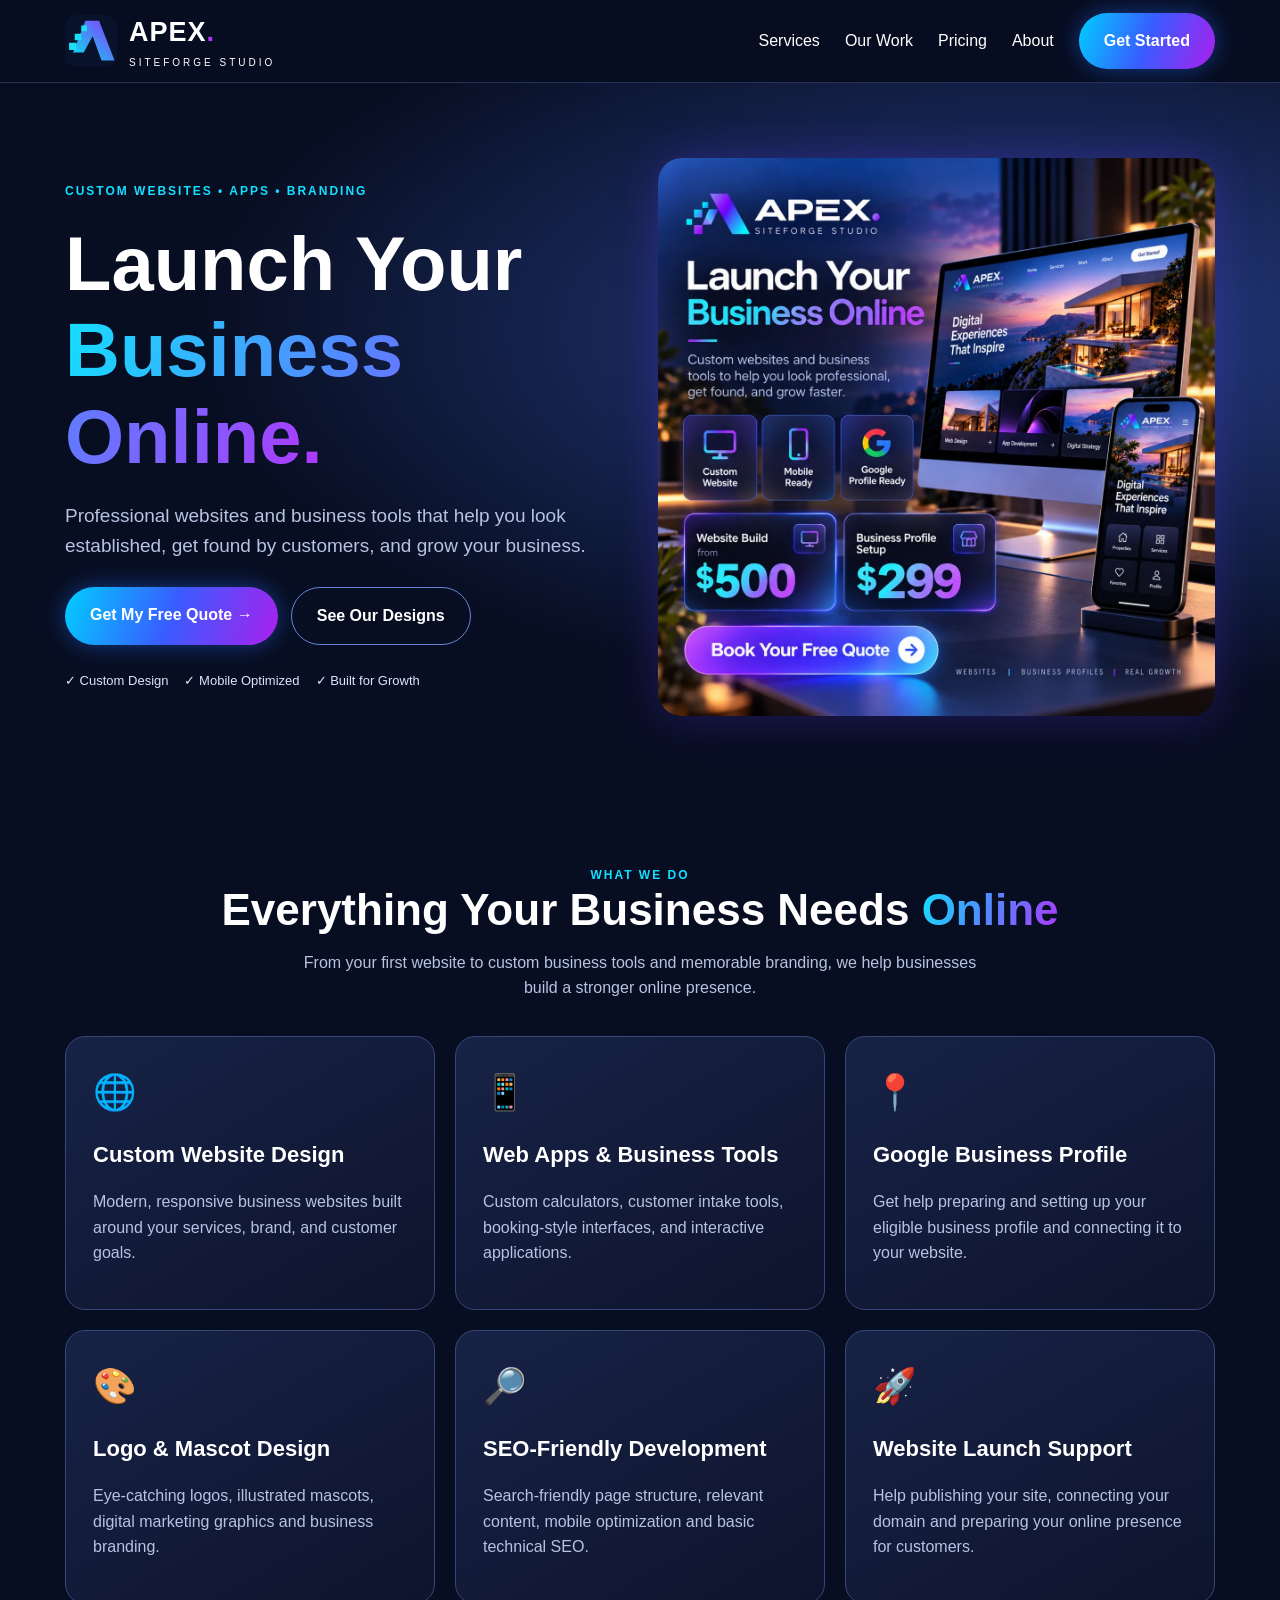
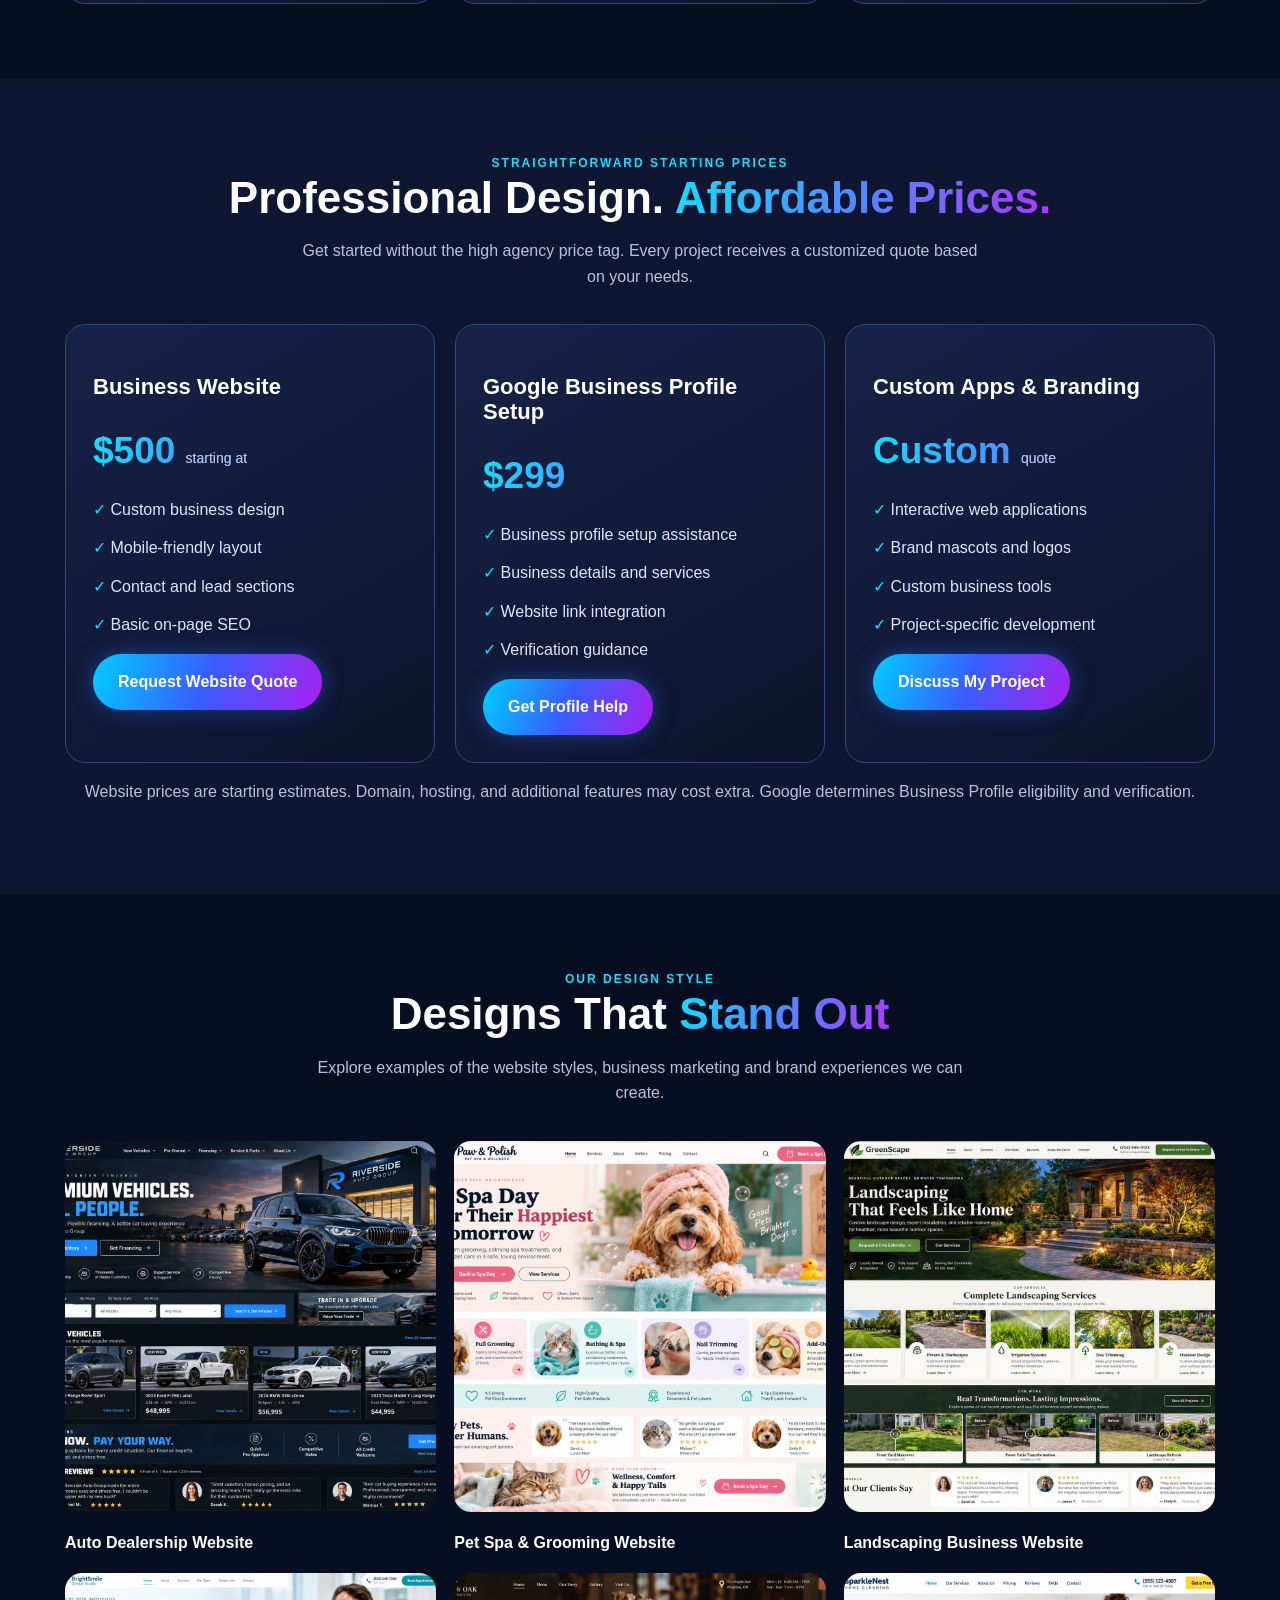
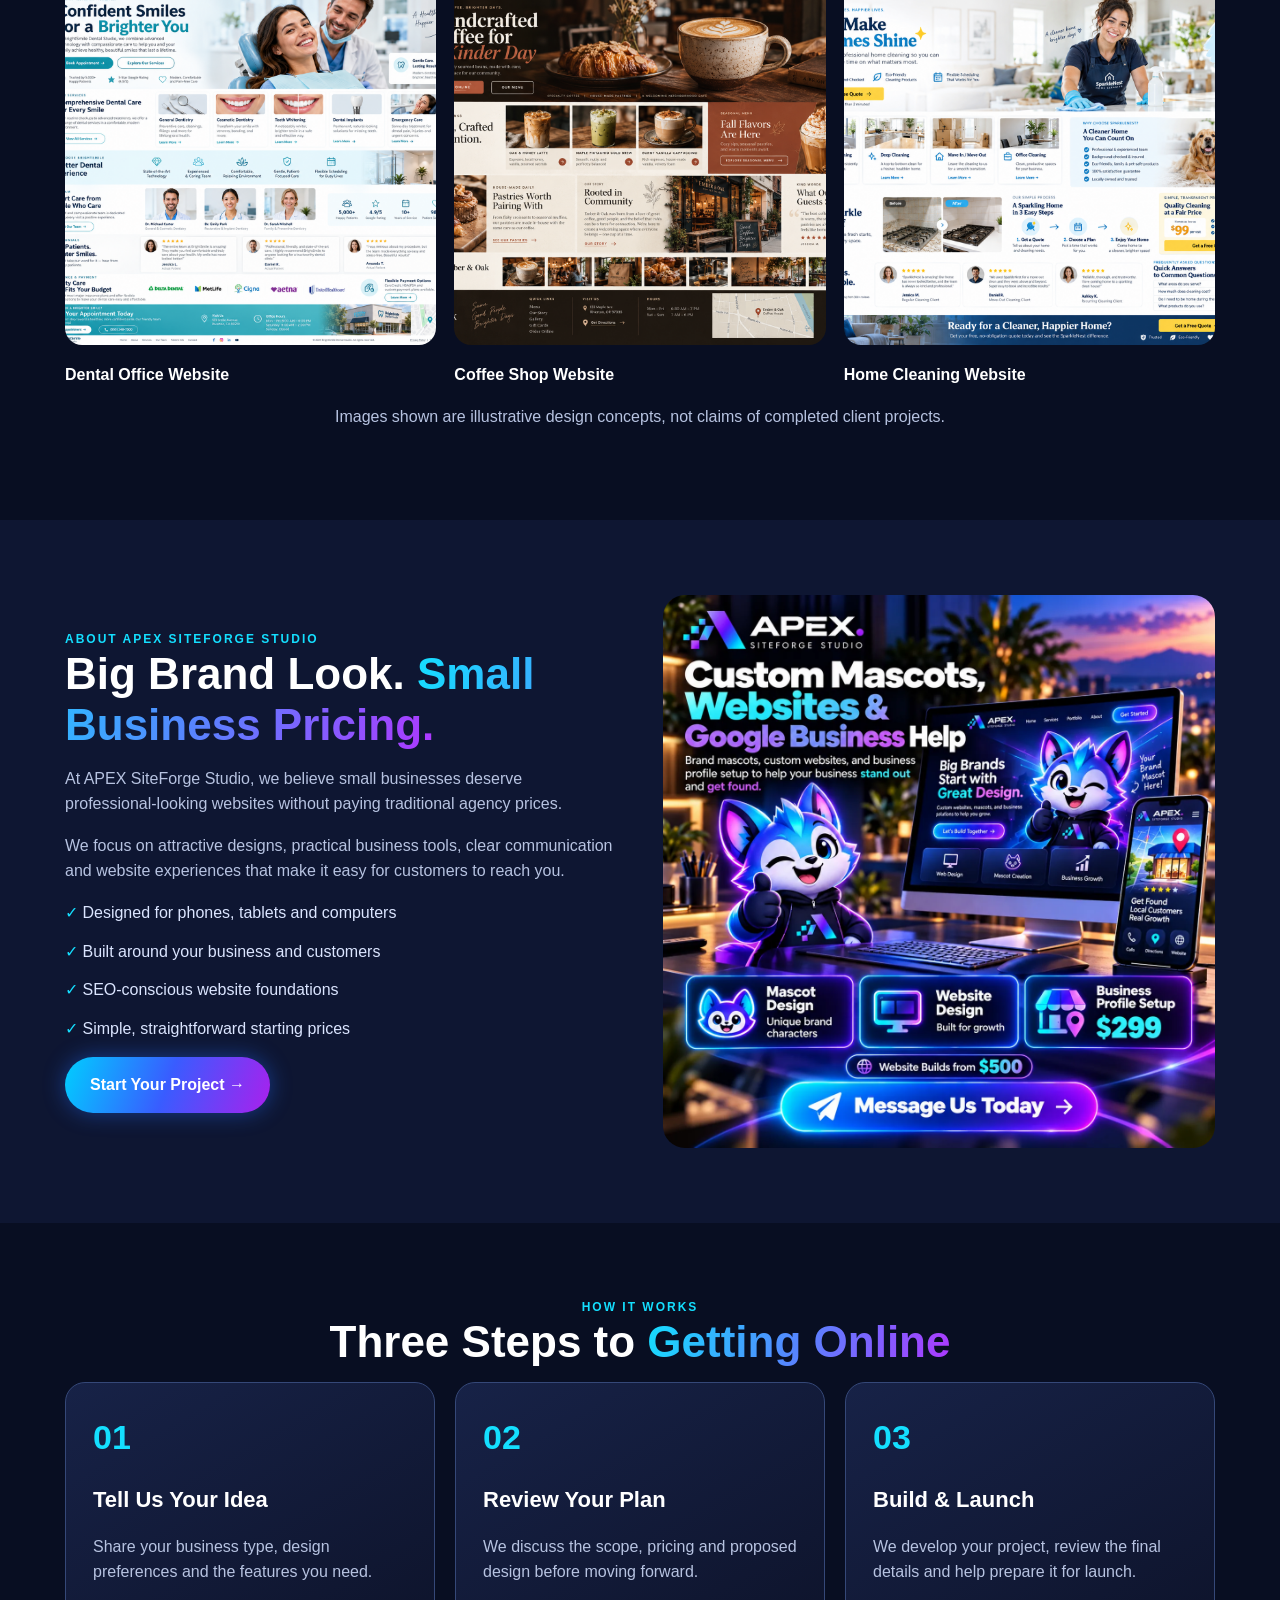
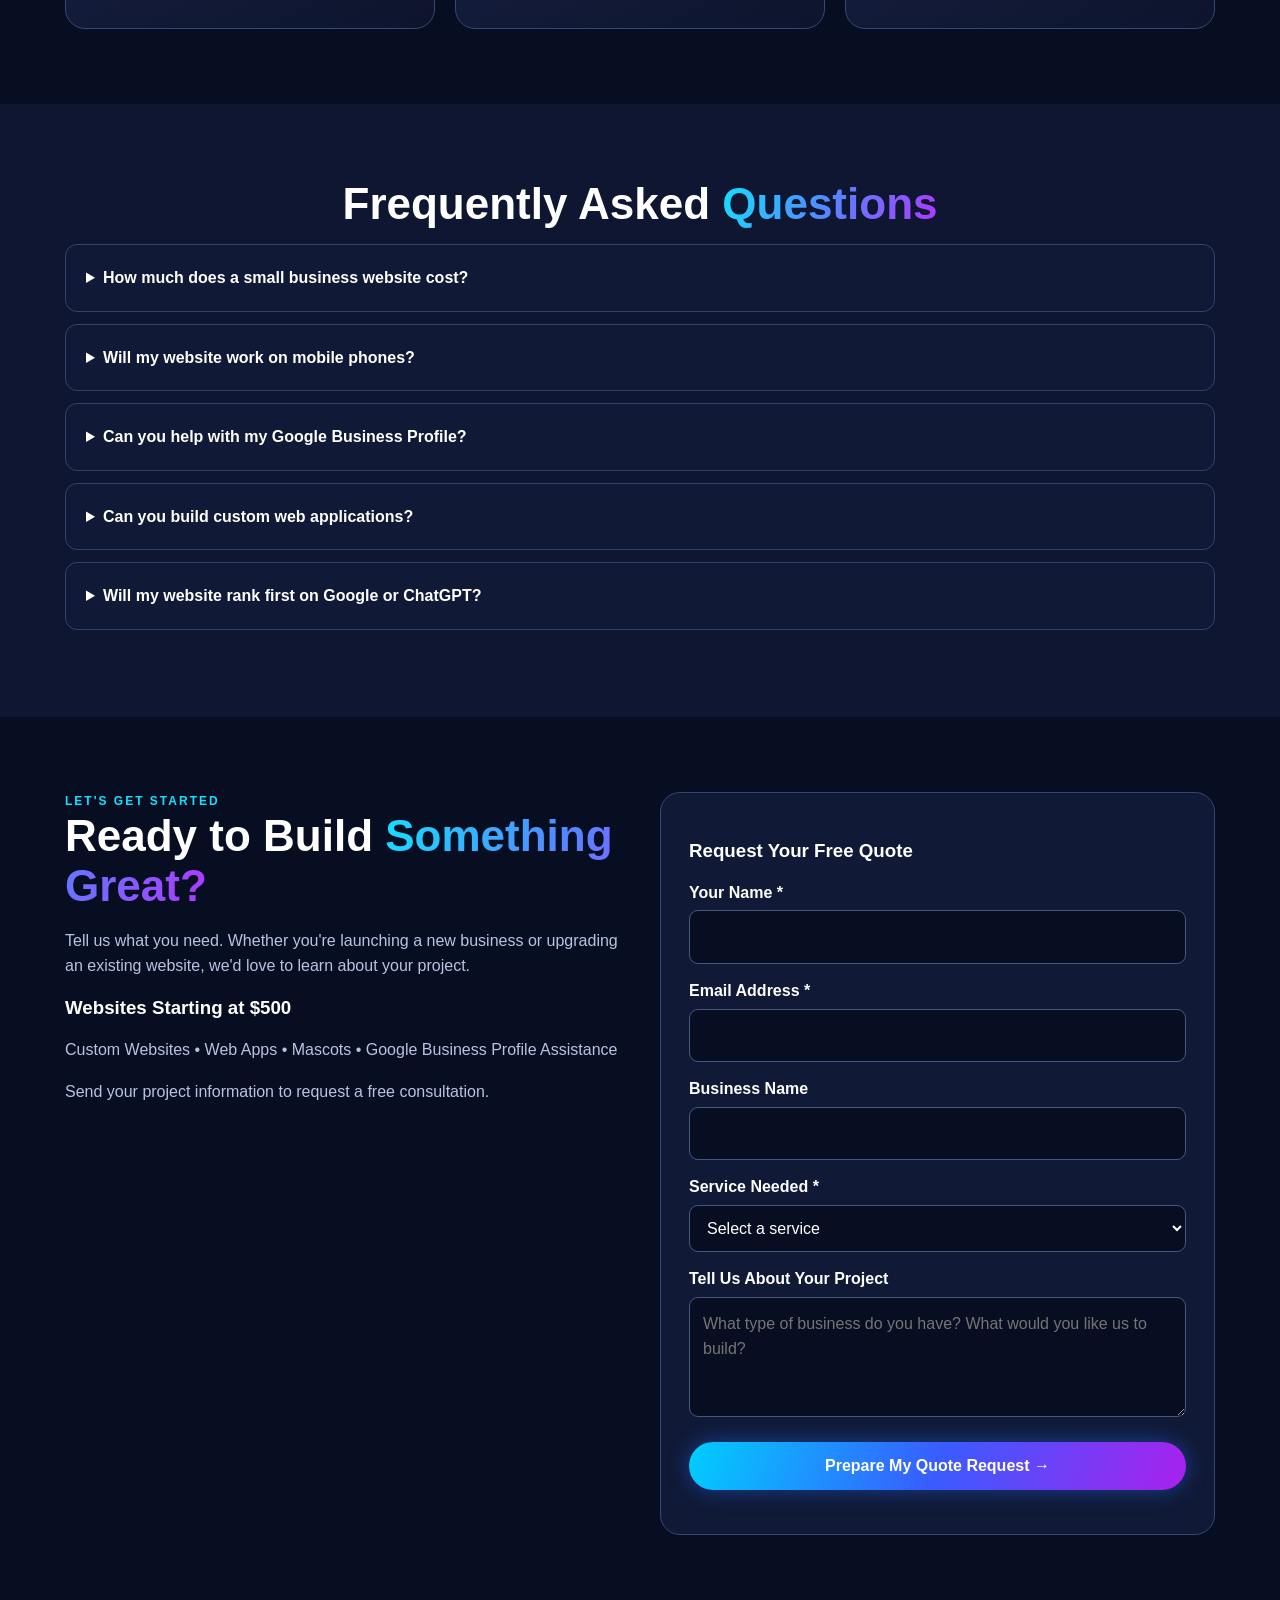
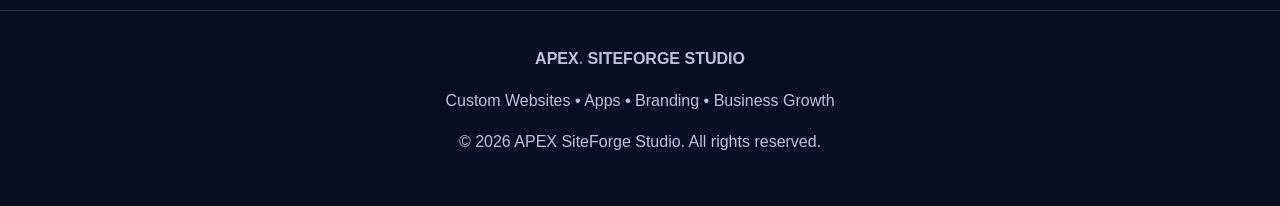
==== index.html @ 5f05036e "Update index.html" ====
<!DOCTYPE html>
<html lang="en">
<head>
<meta charset="UTF-8">
<meta name="viewport" content="width=device-width, initial-scale=1">
<meta name="theme-color" content="#080e22">

<title>Affordable Website Design from $500 | APEX SiteForge Studio</title>
<meta name="description" content="APEX SiteForge Studio builds affordable custom websites starting at $500, web apps, business logos and brand mascots. Google Business Profile setup for $299. Get a free quote.">
<meta name="robots" content="index,follow,max-image-preview:large">

<meta property="og:type" content="website">
<meta property="og:title" content="APEX SiteForge Studio | Custom Websites from $500">
<meta property="og:description" content="Professional, mobile-friendly websites, apps, mascots and business profile assistance.">
<meta property="og:image" content="assets/hero.webp">

<script type="application/ld+json">
{
  "@context": "https://schema.org",
  "@type": "ProfessionalService",
  "name": "APEX SiteForge Studio",
  "description": "Custom website design, web apps, logos, mascots and Google Business Profile setup.",
  "areaServed": {
    "@type": "Country",
    "name": "United States"
  },
  "hasOfferCatalog": {
    "@type": "OfferCatalog",
    "name": "Digital Business Services",
    "itemListElement": [
      {
        "@type": "Offer",
        "price": "500",
        "priceCurrency": "USD",
        "itemOffered": {
          "@type": "Service",
          "name": "Custom Business Website Design"
        }
      },
      {
        "@type": "Offer",
        "price": "299",
        "priceCurrency": "USD",
        "itemOffered": {
          "@type": "Service",
          "name": "Google Business Profile Setup Assistance"
        }
      }
    ]
  }
}
</script>

<style>
:root {
  --bg: #080e22;
  --panel: #101936;
  --cyan: #14dfff;
  --purple: #ae38ff;
  --white: #ffffff;
  --muted: #b7c3e1;
}
* { box-sizing: border-box; }
html { scroll-behavior: smooth; }
body {
  margin: 0;
  background: var(--bg);
  color: var(--white);
  font-family: Arial, Helvetica, sans-serif;
  line-height: 1.6;
}
a { color: inherit; text-decoration: none; }
img { max-width: 100%; height: auto; }
.container { width: min(1150px, 92%); margin: auto; }
.gradient {
  background: linear-gradient(110deg,var(--cyan),#5685ff,var(--purple));
  -webkit-background-clip: text;
  background-clip: text;
  color: transparent;
}
header {
  position: sticky;
  top: 0;
  z-index: 100;
  background: rgba(8,14,34,.96);
  border-bottom: 1px solid #253155;
}
nav {
  display: flex;
  justify-content: space-between;
  align-items: center;
  min-height: 82px;
}
.logo { display: flex; align-items: center; gap: 12px; }
.logo img { width: 52px; height: 52px; object-fit: contain; }
.logo strong { font-size: 27px; letter-spacing: 1px; }
.logo small { display: block; font-size: 10px; letter-spacing: 3px; }
.logo .dot { color: var(--purple); }
.nav-links { display: flex; gap: 25px; align-items: center; }
.nav-links a:hover { color: var(--cyan); }
.menu-button {
  display: none;
  background: transparent;
  color: white;
  border: 0;
  font-size: 28px;
  cursor: pointer;
}
.btn {
  display: inline-block;
  border: 0;
  padding: 15px 25px;
  border-radius: 40px;
  font-weight: 700;
  cursor: pointer;
  background: linear-gradient(110deg,#00ceff,#395cff,#aa20ed);
  color: white;
  box-shadow: 0 0 22px #226dff75;
  text-align: center;
}
.btn:hover { filter: brightness(1.17); transform: translateY(-2px); }
.btn-outline { background: transparent; border: 1px solid #6484d4; box-shadow: none; }
section { padding: 75px 0; }
h1, h2, h3 { line-height: 1.14; }
h1 { font-size: clamp(42px,6vw,76px); margin: 20px 0; }
h2 { font-size: clamp(30px,4vw,44px); margin: 0 0 15px; }
p { color: var(--muted); }
.eyebrow { color: var(--cyan); font-weight: bold; letter-spacing: 2px; font-size: 12px; }
.hero {
  background: radial-gradient(ellipse at 80% 35%,#263e86 0%,transparent 57%);
}
.hero-grid {
  display: grid;
  grid-template-columns: 1fr 1fr;
  gap: 35px;
  align-items: center;
}
.hero p { font-size: 19px; max-width: 580px; }
.actions { display: flex; gap: 13px; flex-wrap: wrap; margin-top: 26px; }
.hero-image {
  border-radius: 24px;
  box-shadow: 0 0 45px #6836fb45;
  width: 100%;
}
.trust { display: flex; flex-wrap: wrap; gap: 16px; margin-top: 26px; color: #dbe5ff; font-size: 13px; }
.center { text-align: center; }
.subtitle { max-width: 690px; margin: 0 auto 35px; }
.cards {
  display: grid;
  grid-template-columns: repeat(3,1fr);
  gap: 20px;
  margin-top: 35px;
}
.card {
  background: linear-gradient(150deg,#172247,#0e142c);
  border: 1px solid #354878;
  border-radius: 20px;
  padding: 27px;
}
.card:hover { border-color: var(--cyan); }
.card .symbol { font-size: 35px; }
.card h3 { font-size: 22px; }
.price { font-size: 37px; font-weight: 900; margin: 12px 0; }
.price small { font-size: 14px; font-weight: 400; color: var(--muted); }
.gallery {
  display: grid;
  grid-template-columns: repeat(3,1fr);
  gap: 18px;
}
.gallery img { width: 100%; aspect-ratio: 1/1; object-fit: cover; border-radius: 17px; }
.gallery figure { margin: 0; }
.gallery figcaption { margin-top: 10px; font-weight: bold; }
.highlight { background: #0e1632; }
.split {
  display: grid;
  grid-template-columns: 1fr 1fr;
  align-items: center;
  gap: 45px;
}
.split img { border-radius: 22px; }
.checks { list-style: none; padding: 0; }
.checks li { margin: 13px 0; color: #dbe5ff; }
.checks li:before { content: "✓  "; color: var(--cyan); }
.steps { display: grid; grid-template-columns: repeat(3,1fr); gap: 20px; }
.step-number { font-size: 34px; font-weight: 900; color: var(--cyan); }
.faq details {
  background: var(--panel);
  padding: 20px;
  margin: 12px 0;
  border: 1px solid #31436c;
  border-radius: 12px;
}
.faq summary { cursor: pointer; font-weight: bold; }
.contact-grid { display: grid; grid-template-columns: 1fr 1fr; gap: 40px; }
form { background: var(--panel); padding: 28px; border-radius: 20px; border: 1px solid #364775; }
label { display: block; margin: 14px 0 5px; font-weight: 600; }
input, select, textarea {
  width: 100%;
  background: #080e22;
  color: #fff;
  border: 1px solid #46577f;
  border-radius: 9px;
  padding: 13px;
  font: inherit;
}
textarea { min-height: 120px; resize: vertical; }
form .btn { width: 100%; margin-top: 18px; font-size: 16px; }
footer { padding: 35px 0; border-top: 1px solid #293552; color: var(--muted); text-align: center; }
@media (max-width: 800px) {
  .menu-button { display: block; }
  .nav-links {
    display: none;
    position: absolute;
    top: 82px;
    left: 0;
    right: 0;
    background: #0b1230;
    flex-direction: column;
    padding: 25px;
  }
  .nav-links.open { display: flex; }
  .hero-grid, .split, .contact-grid { grid-template-columns: 1fr; }
  .cards, .gallery, .steps { grid-template-columns: 1fr 1fr; }
  section { padding: 50px 0; }
}
@media (max-width: 520px) {
  .cards, .gallery, .steps { grid-template-columns: 1fr; }
  .actions { flex-direction: column; }
  .actions .btn { width: 100%; }
  .logo strong { font-size: 23px; }
}
@media (prefers-reduced-motion: reduce) {
  html { scroll-behavior: auto; }
}
</style>
</head>

<body>
<header>
<nav class="container">
  <a class="logo" href="#home" aria-label="APEX SiteForge Studio home">
    <img src="assets/icon.svg" alt="APEX logo">
    <span><strong>APEX<span class="dot">.</span></strong><small>SITEFORGE STUDIO</small></span>
  </a>
  <button class="menu-button" id="menuBtn" aria-label="Toggle navigation" aria-expanded="false">☰</button>
  <div class="nav-links" id="navLinks">
    <a href="#services">Services</a>
    <a href="#portfolio">Our Work</a>
    <a href="#pricing">Pricing</a>
    <a href="#about">About</a>
    <a href="#contact" class="btn">Get Started</a>
  </div>
</nav>
</header>

<main>
<section class="hero" id="home">
  <div class="container hero-grid">
    <div>
      <div class="eyebrow">CUSTOM WEBSITES • APPS • BRANDING</div>
      <h1>Launch Your <span class="gradient">Business Online.</span></h1>
      <p>Professional websites and business tools that help you look established, get found by customers, and grow your business.</p>
      <div class="actions">
        <a class="btn" href="#contact">Get My Free Quote →</a>
        <a class="btn btn-outline" href="#portfolio">See Our Designs</a>
      </div>
      <div class="trust">
        <span>✓ Custom Design</span>
        <span>✓ Mobile Optimized</span>
        <span>✓ Built for Growth</span>
      </div>
    </div>
    <img class="hero-image" src="assets/hero.webp" alt="APEX custom website design displayed on desktop and mobile devices" width="1254" height="1254">
  </div>
</section>

<section id="services" class="container">
  <div class="center">
    <div class="eyebrow">WHAT WE DO</div>
    <h2>Everything Your Business Needs <span class="gradient">Online</span></h2>
    <p class="subtitle">From your first website to custom business tools and memorable branding, we help businesses build a stronger online presence.</p>
  </div>
  <div class="cards">
    <article class="card">
      <div class="symbol">🌐</div>
      <h3>Custom Website Design</h3>
      <p>Modern, responsive business websites built around your services, brand, and customer goals.</p>
    </article>
    <article class="card">
      <div class="symbol">📱</div>
      <h3>Web Apps & Business Tools</h3>
      <p>Custom calculators, customer intake tools, booking-style interfaces, and interactive applications.</p>
    </article>
    <article class="card">
      <div class="symbol">📍</div>
      <h3>Google Business Profile</h3>
      <p>Get help preparing and setting up your eligible business profile and connecting it to your website.</p>
    </article>
    <article class="card">
      <div class="symbol">🎨</div>
      <h3>Logo & Mascot Design</h3>
      <p>Eye-catching logos, illustrated mascots, digital marketing graphics and business branding.</p>
    </article>
    <article class="card">
      <div class="symbol">🔎</div>
      <h3>SEO-Friendly Development</h3>
      <p>Search-friendly page structure, relevant content, mobile optimization and basic technical SEO.</p>
    </article>
    <article class="card">
      <div class="symbol">🚀</div>
      <h3>Website Launch Support</h3>
      <p>Help publishing your site, connecting your domain and preparing your online presence for customers.</p>
    </article>
  </div>
</section>

<section class="highlight" id="pricing">
  <div class="container">
    <div class="center">
      <div class="eyebrow">STRAIGHTFORWARD STARTING PRICES</div>
      <h2>Professional Design. <span class="gradient">Affordable Prices.</span></h2>
      <p class="subtitle">Get started without the high agency price tag. Every project receives a customized quote based on your needs.</p>
    </div>
    <div class="cards">
      <article class="card">
        <h3>Business Website</h3>
        <div class="price gradient">$500 <small>starting at</small></div>
        <ul class="checks">
          <li>Custom business design</li>
          <li>Mobile-friendly layout</li>
          <li>Contact and lead sections</li>
          <li>Basic on-page SEO</li>
        </ul>
        <a href="#contact" class="btn">Request Website Quote</a>
      </article>
      <article class="card">
        <h3>Google Business Profile Setup</h3>
        <div class="price gradient">$299</div>
        <ul class="checks">
          <li>Business profile setup assistance</li>
          <li>Business details and services</li>
          <li>Website link integration</li>
          <li>Verification guidance</li>
        </ul>
        <a href="#contact" class="btn">Get Profile Help</a>
      </article>
      <article class="card">
        <h3>Custom Apps & Branding</h3>
        <div class="price gradient">Custom <small>quote</small></div>
        <ul class="checks">
          <li>Interactive web applications</li>
          <li>Brand mascots and logos</li>
          <li>Custom business tools</li>
          <li>Project-specific development</li>
        </ul>
        <a href="#contact" class="btn">Discuss My Project</a>
      </article>
    </div>
    <p class="center">Website prices are starting estimates. Domain, hosting, and additional features may cost extra. Google determines Business Profile eligibility and verification.</p>
  </div>
</section>

<section class="container" id="portfolio">
  <div class="center">
    <div class="eyebrow">OUR DESIGN STYLE</div>
    <h2>Designs That <span class="gradient">Stand Out</span></h2>
    <p class="subtitle">Explore examples of the website styles, business marketing and brand experiences we can create.</p>
  </div>
  
<div class="gallery">

  <figure>
    <img src="assets/auto-dealership.png"
         loading="lazy"
         alt="Auto dealership website design example">
    <figcaption>Auto Dealership Website</figcaption>
  </figure>

  <figure>
    <img src="assets/pet-spa.png"
         loading="lazy"
         alt="Pet spa and grooming website design example">
    <figcaption>Pet Spa & Grooming Website</figcaption>
  </figure>

  <figure>
    <img src="assets/landscaping.png"
         loading="lazy"
         alt="Professional landscaping business website example">
    <figcaption>Landscaping Business Website</figcaption>
  </figure>

  <figure>
    <img src="assets/dental-office.png"
         loading="lazy"
         alt="Modern dental office website design example">
    <figcaption>Dental Office Website</figcaption>
  </figure>

  <figure>
    <img src="assets/coffee-shop.png"
         loading="lazy"
         alt="Coffee shop and cafe website design example">
    <figcaption>Coffee Shop Website</figcaption>
  </figure>

  <figure>
    <img src="assets/home-cleaning.png"
         loading="lazy"
         alt="Home cleaning company website design example">
    <figcaption>Home Cleaning Website</figcaption>
  </figure>

</div>

  <p class="center">Images shown are illustrative design concepts, not claims of completed client projects.</p>
</section>

<section class="highlight" id="about">
  <div class="container split">
    <div>
      <div class="eyebrow">ABOUT APEX SITEFORGE STUDIO</div>
      <h2>Big Brand Look. <span class="gradient">Small Business Pricing.</span></h2>
      <p>At APEX SiteForge Studio, we believe small businesses deserve professional-looking websites without paying traditional agency prices.</p>
      <p>We focus on attractive designs, practical business tools, clear communication and website experiences that make it easy for customers to reach you.</p>
      <ul class="checks">
        <li>Designed for phones, tablets and computers</li>
        <li>Built around your business and customers</li>
        <li>SEO-conscious website foundations</li>
        <li>Simple, straightforward starting prices</li>
      </ul>
      <a href="#contact" class="btn">Start Your Project →</a>
    </div>
    <img src="assets/mascot.webp" loading="lazy" alt="Friendly neon-colored APEX mascot">
  </div>
</section>

<section class="container">
  <div class="center">
    <div class="eyebrow">HOW IT WORKS</div>
    <h2>Three Steps to <span class="gradient">Getting Online</span></h2>
  </div>
  <div class="steps">
    <div class="card">
      <div class="step-number">01</div>
      <h3>Tell Us Your Idea</h3>
      <p>Share your business type, design preferences and the features you need.</p>
    </div>
    <div class="card">
      <div class="step-number">02</div>
      <h3>Review Your Plan</h3>
      <p>We discuss the scope, pricing and proposed design before moving forward.</p>
    </div>
    <div class="card">
      <div class="step-number">03</div>
      <h3>Build & Launch</h3>
      <p>We develop your project, review the final details and help prepare it for launch.</p>
    </div>
  </div>
</section>

<section class="highlight faq" id="faq">
  <div class="container">
    <div class="center">
      <h2>Frequently Asked <span class="gradient">Questions</span></h2>
    </div>
    <details>
      <summary>How much does a small business website cost?</summary>
      <p>APEX SiteForge Studio offers custom business website builds starting at $500. Final pricing depends on the number of pages, features, integrations and project requirements.</p>
    </details>
    <details>
      <summary>Will my website work on mobile phones?</summary>
      <p>Yes. We build responsive layouts designed for mobile phones, tablets and desktop computers.</p>
    </details>
    <details>
      <summary>Can you help with my Google Business Profile?</summary>
      <p>Yes. Our $299 setup service assists with your eligible business profile, business information, website connection and verification guidance. Google controls eligibility, approval and ranking.</p>
    </details>
    <details>
      <summary>Can you build custom web applications?</summary>
      <p>Yes. We can discuss interactive business tools, customer forms, calculators and other custom web-based features. Pricing depends on complexity.</p>
    </details>
    <details>
      <summary>Will my website rank first on Google or ChatGPT?</summary>
      <p>No agency can guarantee first place. We build technically accessible, search-friendly pages to improve the opportunity for search engines and AI search systems to discover your business.</p>
    </details>
  </div>
</section>

<section class="container" id="contact">
  <div class="contact-grid">
    <div>
      <div class="eyebrow">LET'S GET STARTED</div>
      <h2>Ready to Build <span class="gradient">Something Great?</span></h2>
      <p>Tell us what you need. Whether you're launching a new business or upgrading an existing website, we'd love to learn about your project.</p>
      <h3>Websites Starting at $500</h3>
      <p>Custom Websites • Web Apps • Mascots • Google Business Profile Assistance</p>
      <p>Send your project information to request a free consultation.</p>
    </div>
    <form id="quoteForm">
      <h3>Request Your Free Quote</h3>
      <label for="name">Your Name *</label>
      <input id="name" name="name" required autocomplete="name">
      <label for="email">Email Address *</label>
      <input id="email" name="email" type="email" required autocomplete="email">
      <label for="business">Business Name</label>
      <input id="business" name="business" autocomplete="organization">
      <label for="service">Service Needed *</label>
      <select id="service" name="service" required>
        <option value="">Select a service</option>
        <option>Website Design</option>
        <option>Google Business Profile Setup</option>
        <option>Web App / Business Tool</option>
        <option>Logo / Mascot Design</option>
        <option>Other Services</option>
      </select>
      <label for="details">Tell Us About Your Project</label>
      <textarea id="details" name="details" placeholder="What type of business do you have? What would you like us to build?"></textarea>
      <button class="btn" type="submit">Prepare My Quote Request →</button>
      <p id="formStatus" role="status" aria-live="polite"></p>
    </form>
  </div>
</section>
</main>

<footer>
  <div class="container">
    <strong>APEX<span class="gradient">.</span> SITEFORGE STUDIO</strong>
    <p>Custom Websites • Apps • Branding • Business Growth</p>
    <p>© <span id="year"></span> APEX SiteForge Studio. All rights reserved.</p>
  </div>
</footer>

<script>
// IMPORTANT: Change this to your business email.
const BUSINESS_EMAIL = "APEXSITEFORGE26@GMAIL.COM";

// Mobile navigation
const menuBtn = document.getElementById("menuBtn");
const navLinks = document.getElementById("navLinks");

menuBtn.addEventListener("click", () => {
  const open = navLinks.classList.toggle("open");
  menuBtn.setAttribute("aria-expanded", String(open));
  menuBtn.textContent = open ? "✕" : "☰";
});

navLinks.querySelectorAll("a").forEach(link => {
  link.addEventListener("click", () => {
    navLinks.classList.remove("open");
    menuBtn.setAttribute("aria-expanded", "false");
    menuBtn.textContent = "☰";
  });
});

// Copyright year
document.getElementById("year").textContent = new Date().getFullYear();

// Quote form: opens visitor's email application
document.getElementById("quoteForm").addEventListener("submit", function(e) {
  e.preventDefault();

  const status = document.getElementById("formStatus");

  if (BUSINESS_EMAIL === "YOUR_EMAIL@example.com") {
    status.textContent = "Business owner: add your email address in the JavaScript before launching.";
    return;
  }

  const get = id => document.getElementById(id).value.trim();

  const subject = "APEX Website Quote Request - " + get("service");
  const message =
    "Name: " + get("name") +
    "\nEmail: " + get("email") +
    "\nBusiness: " + get("business") +
    "\nService: " + get("service") +
    "\n\nProject Details:\n" + get("details");

  window.location.href =
    "mailto:" + BUSINESS_EMAIL +
    "?subject=" + encodeURIComponent(subject) +
    "&body=" + encodeURIComponent(message);

  status.textContent = "Your email app should open. Please press Send to complete your request.";
});
</script>
</body>
</html>
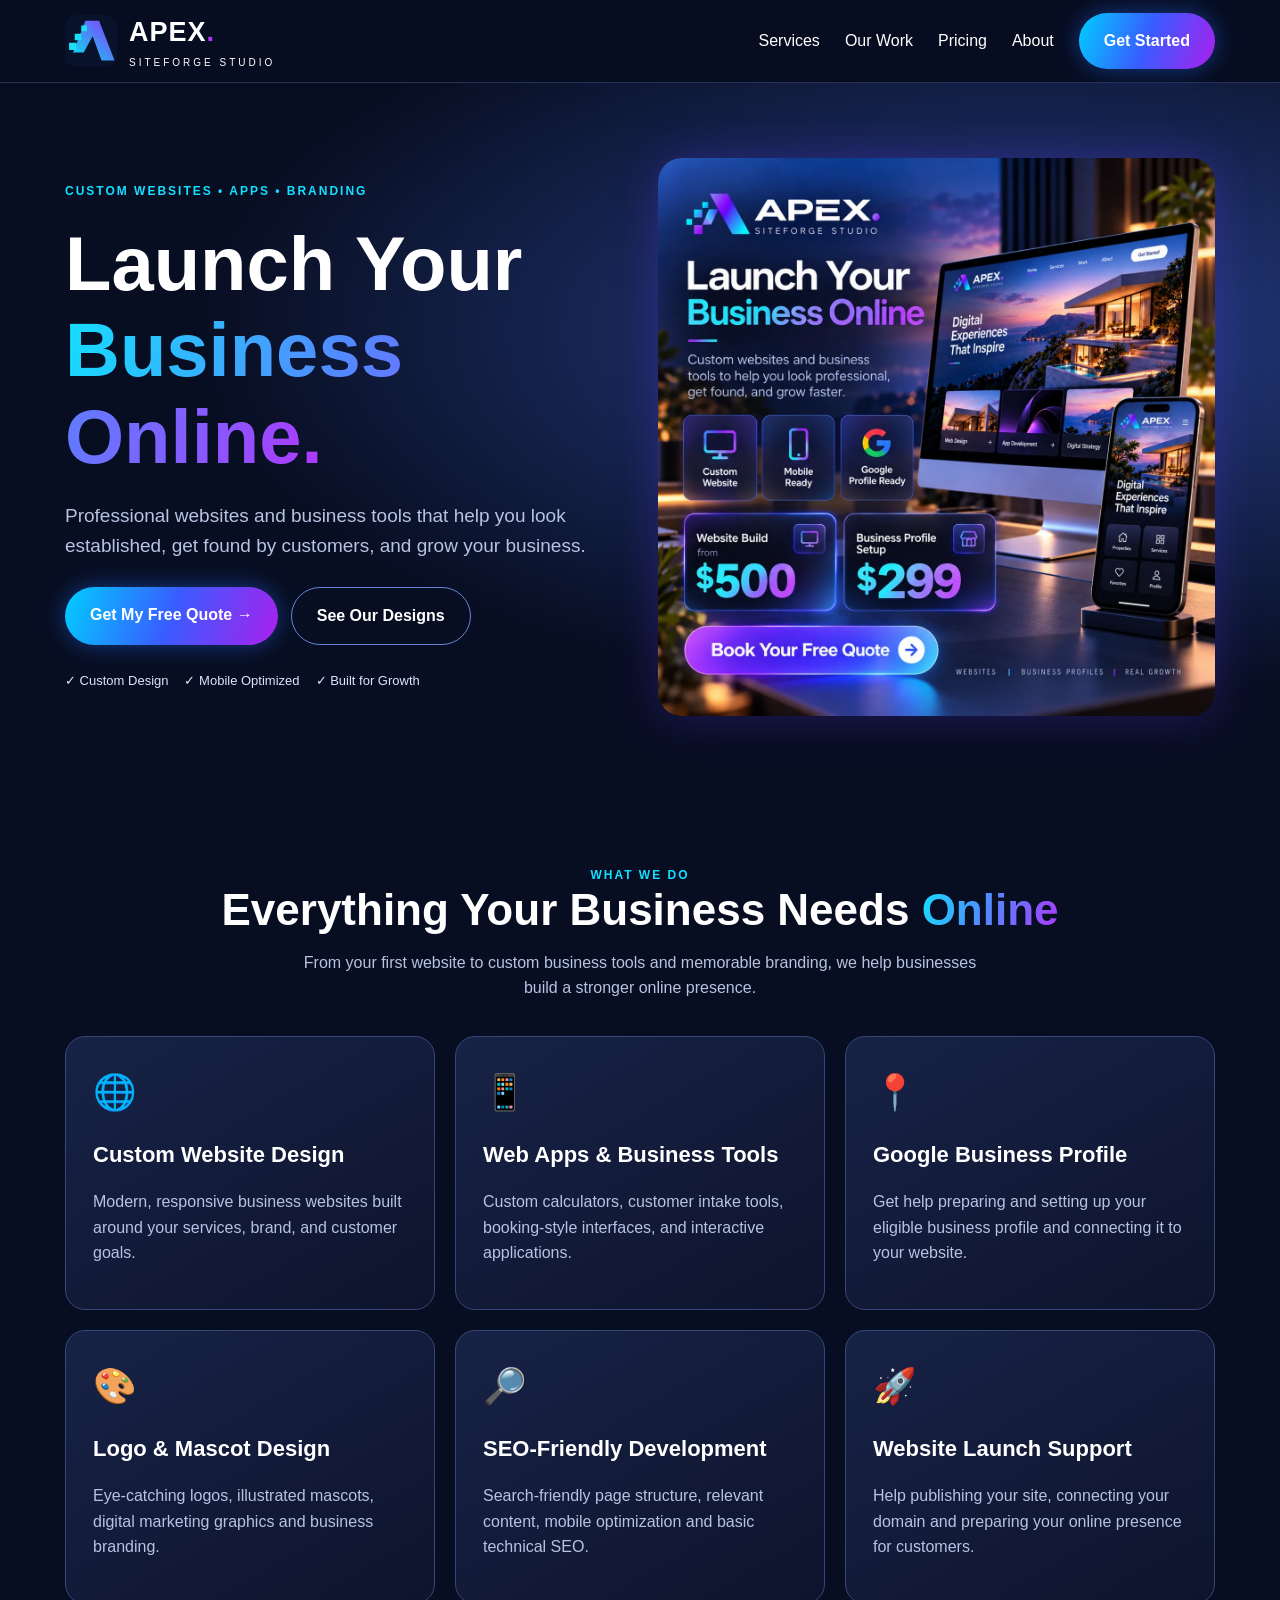
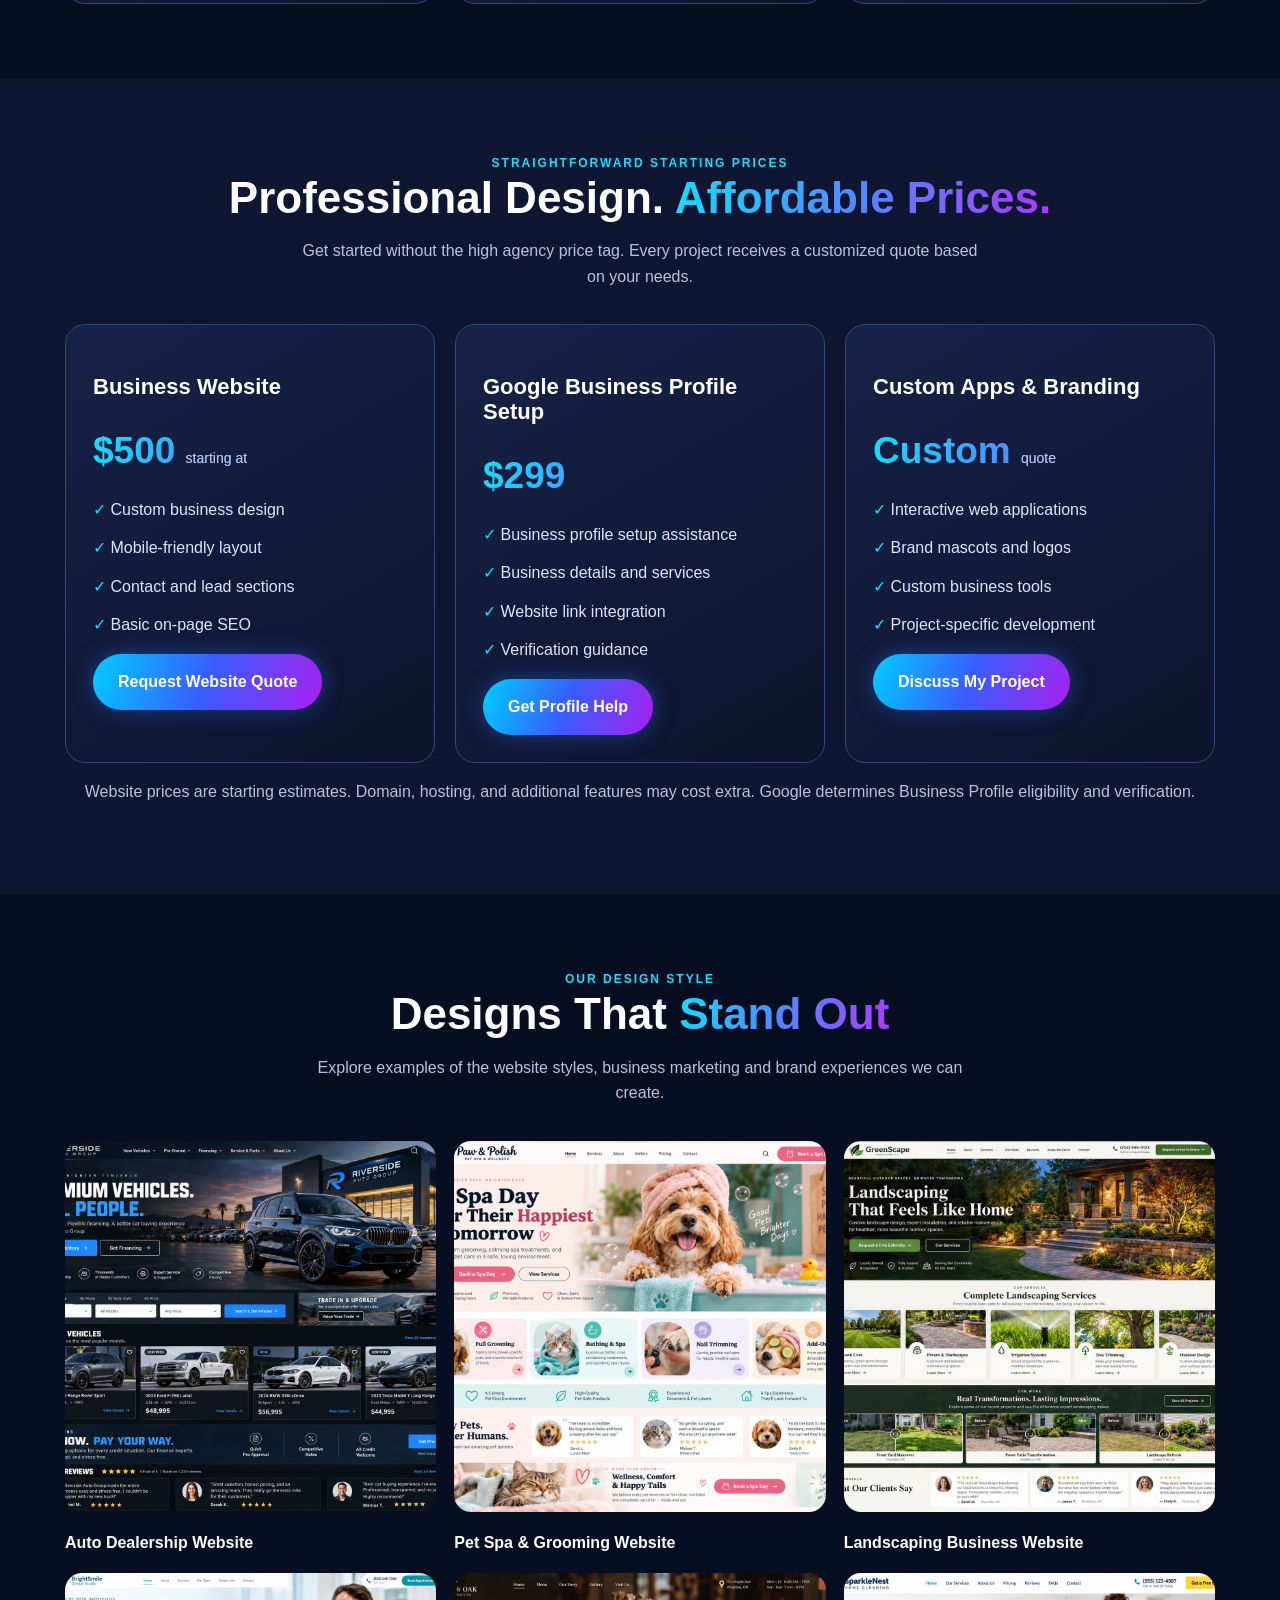
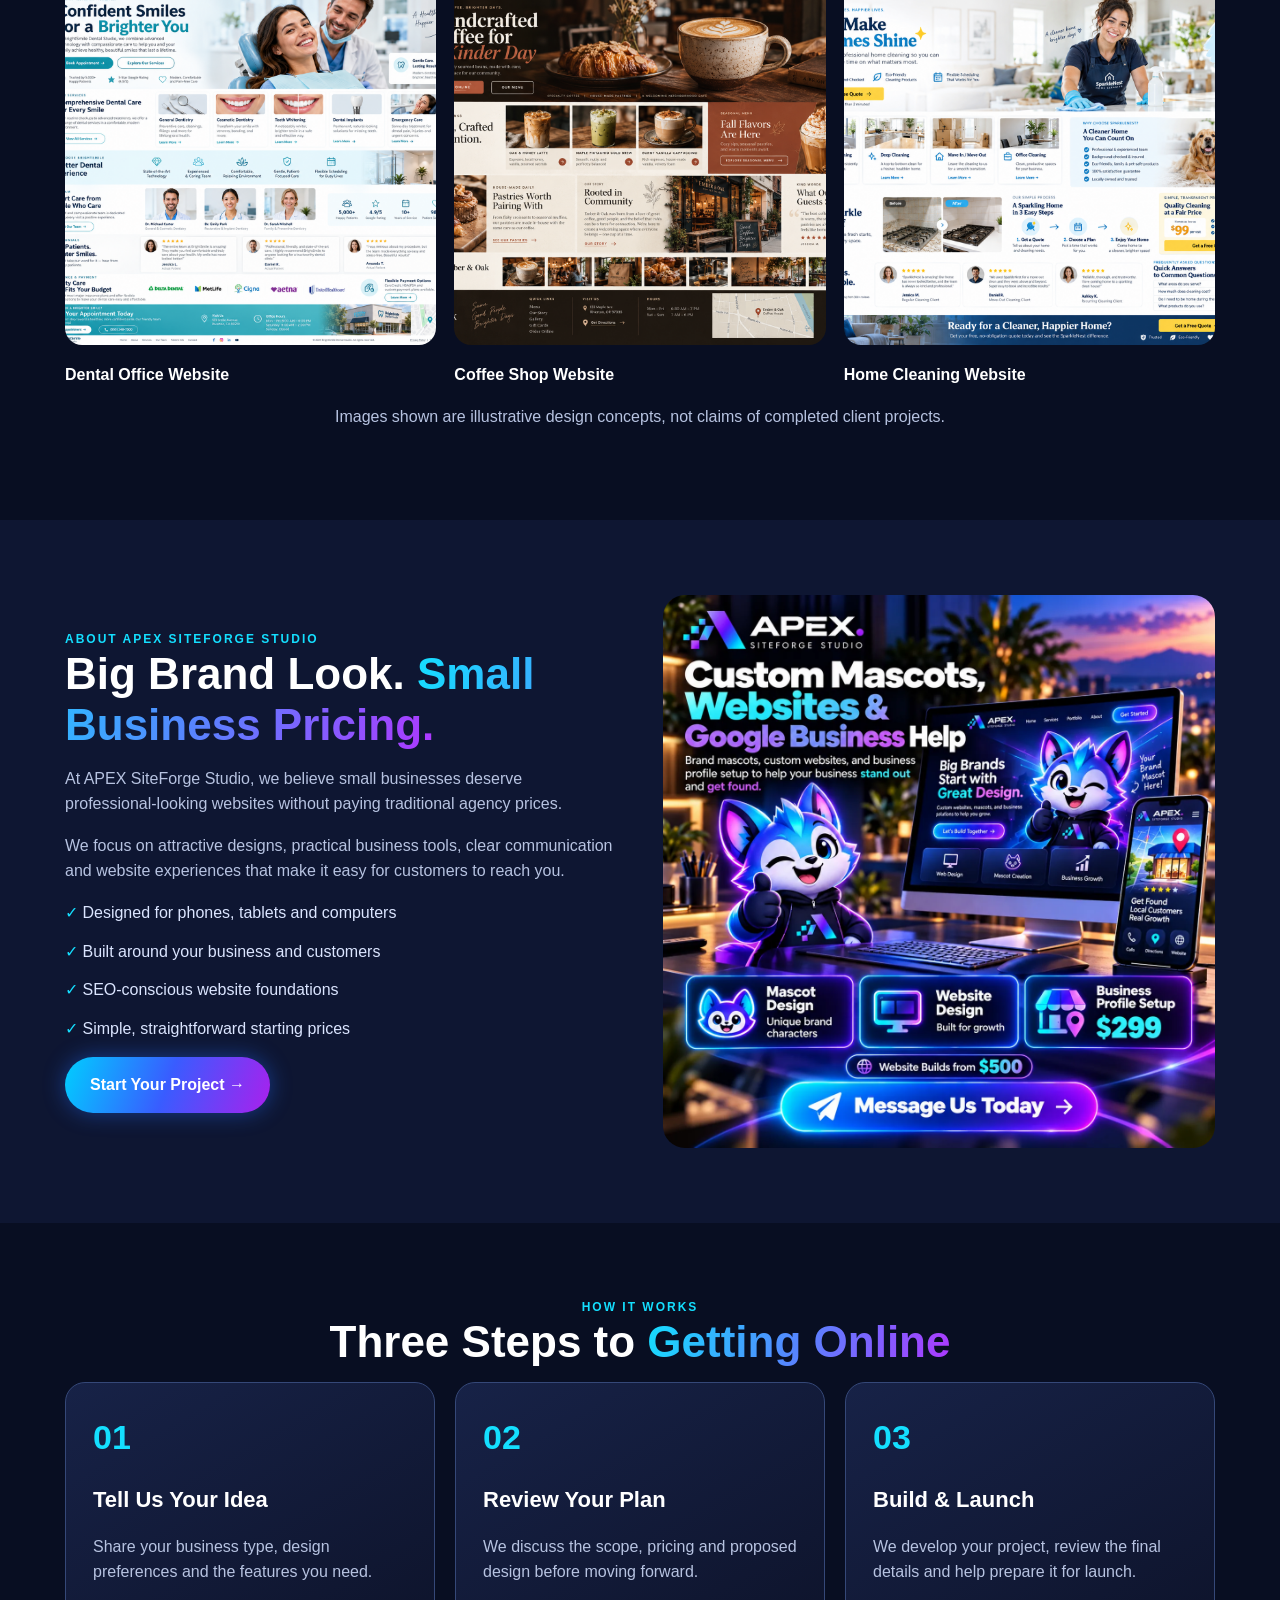
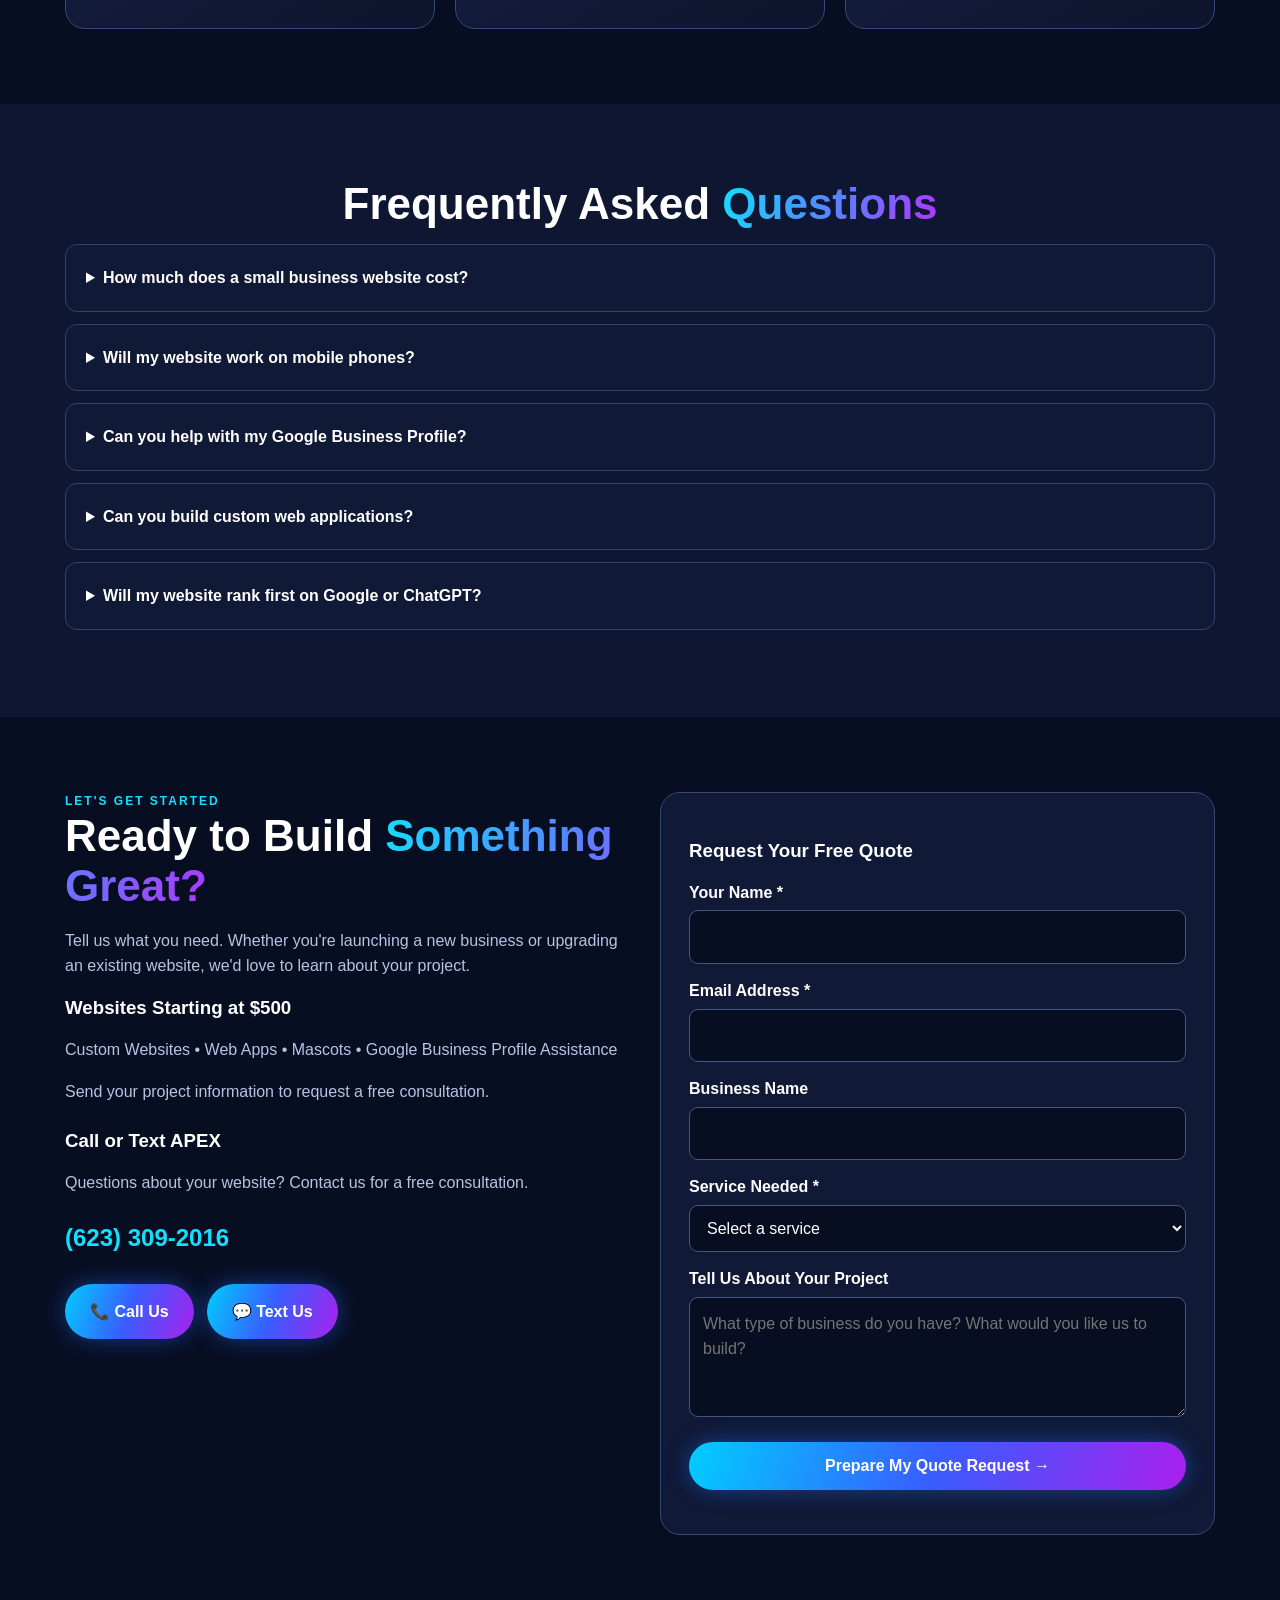
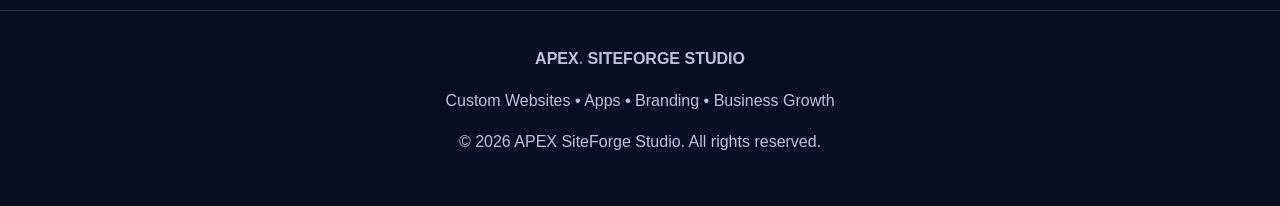
==== commit b390acb6: "Update print statement from 'Hello' to 'Goodbye'" ====
--- a/index.html
+++ b/index.html
@@ -497,6 +497,32 @@
       <h3>Websites Starting at $500</h3>
       <p>Custom Websites • Web Apps • Mascots • Google Business Profile Assistance</p>
       <p>Send your project information to request a free consultation.</p>
+     
+<!-- APEX CALL AND TEXT BUTTONS -->
+<div style="margin-top:25px;">
+  <h3>Call or Text APEX</h3>
+
+  <p>
+    Questions about your website?
+    Contact us for a free consultation.
+  </p>
+
+  <p style="font-size:24px; font-weight:bold; color:#14dfff;">
+    (623) 309-2016
+  </p>
+
+  <div class="actions">
+    <a href="tel:+16233092016" class="btn">
+      📞 Call Us
+    </a>
+
+    <a href="sms:+16233092016" class="btn">
+      💬 Text Us
+    </a>
+  </div>
+</div>
+<!-- END APEX PHONE BUTTONS -->
+ 
     </div>
     <form id="quoteForm">
       <h3>Request Your Free Quote</h3>
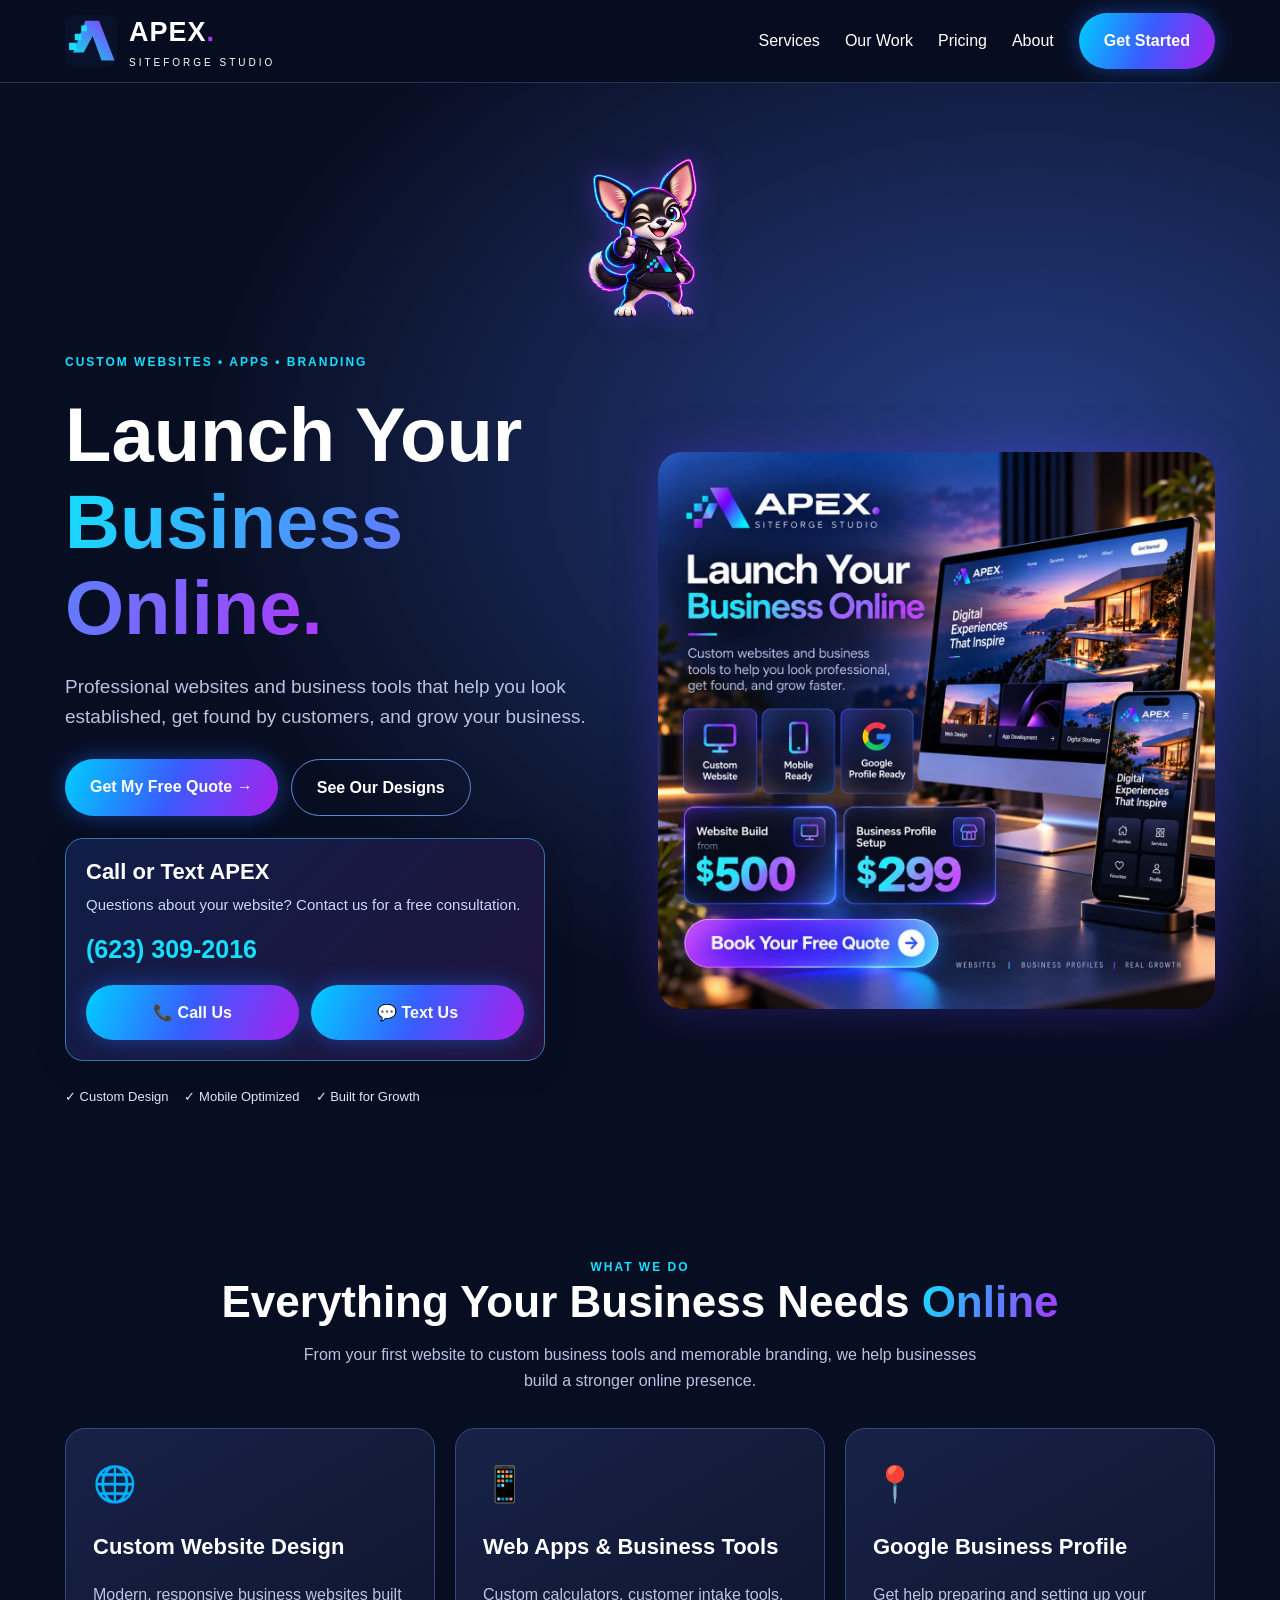
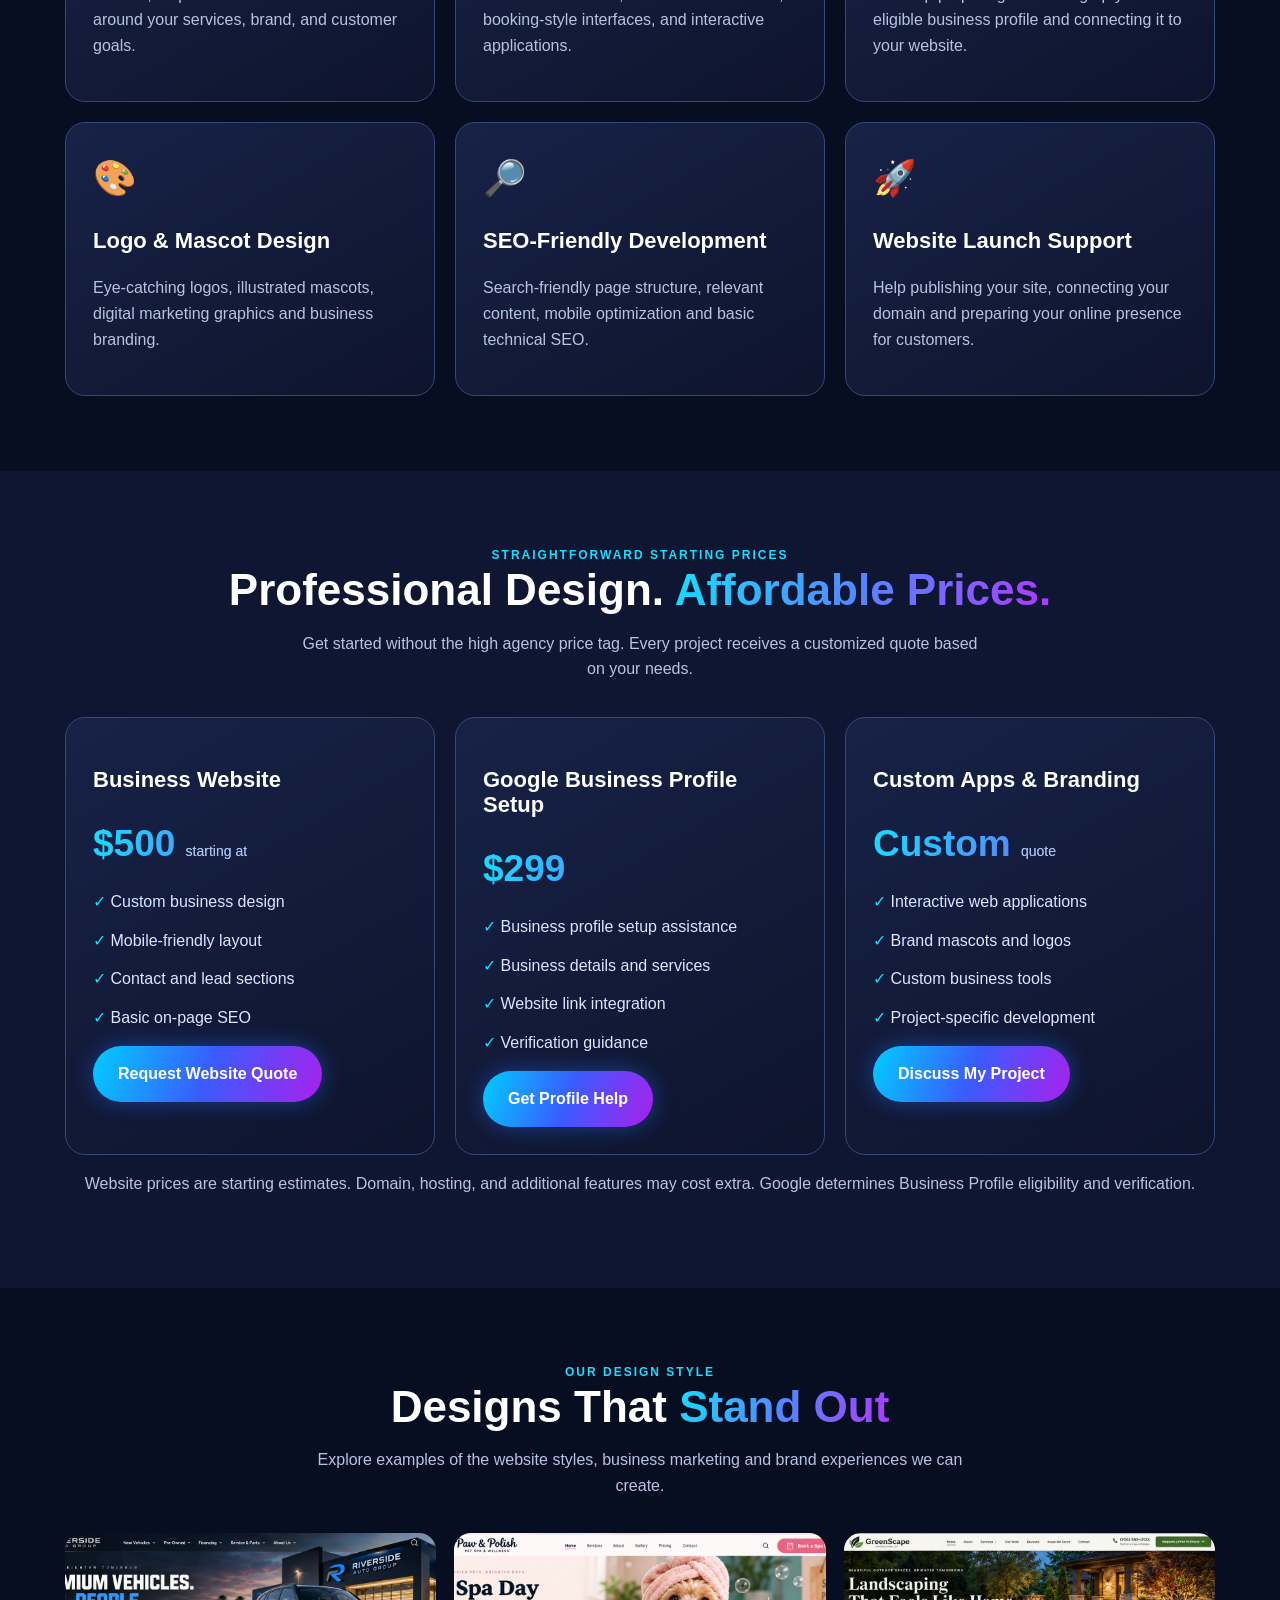
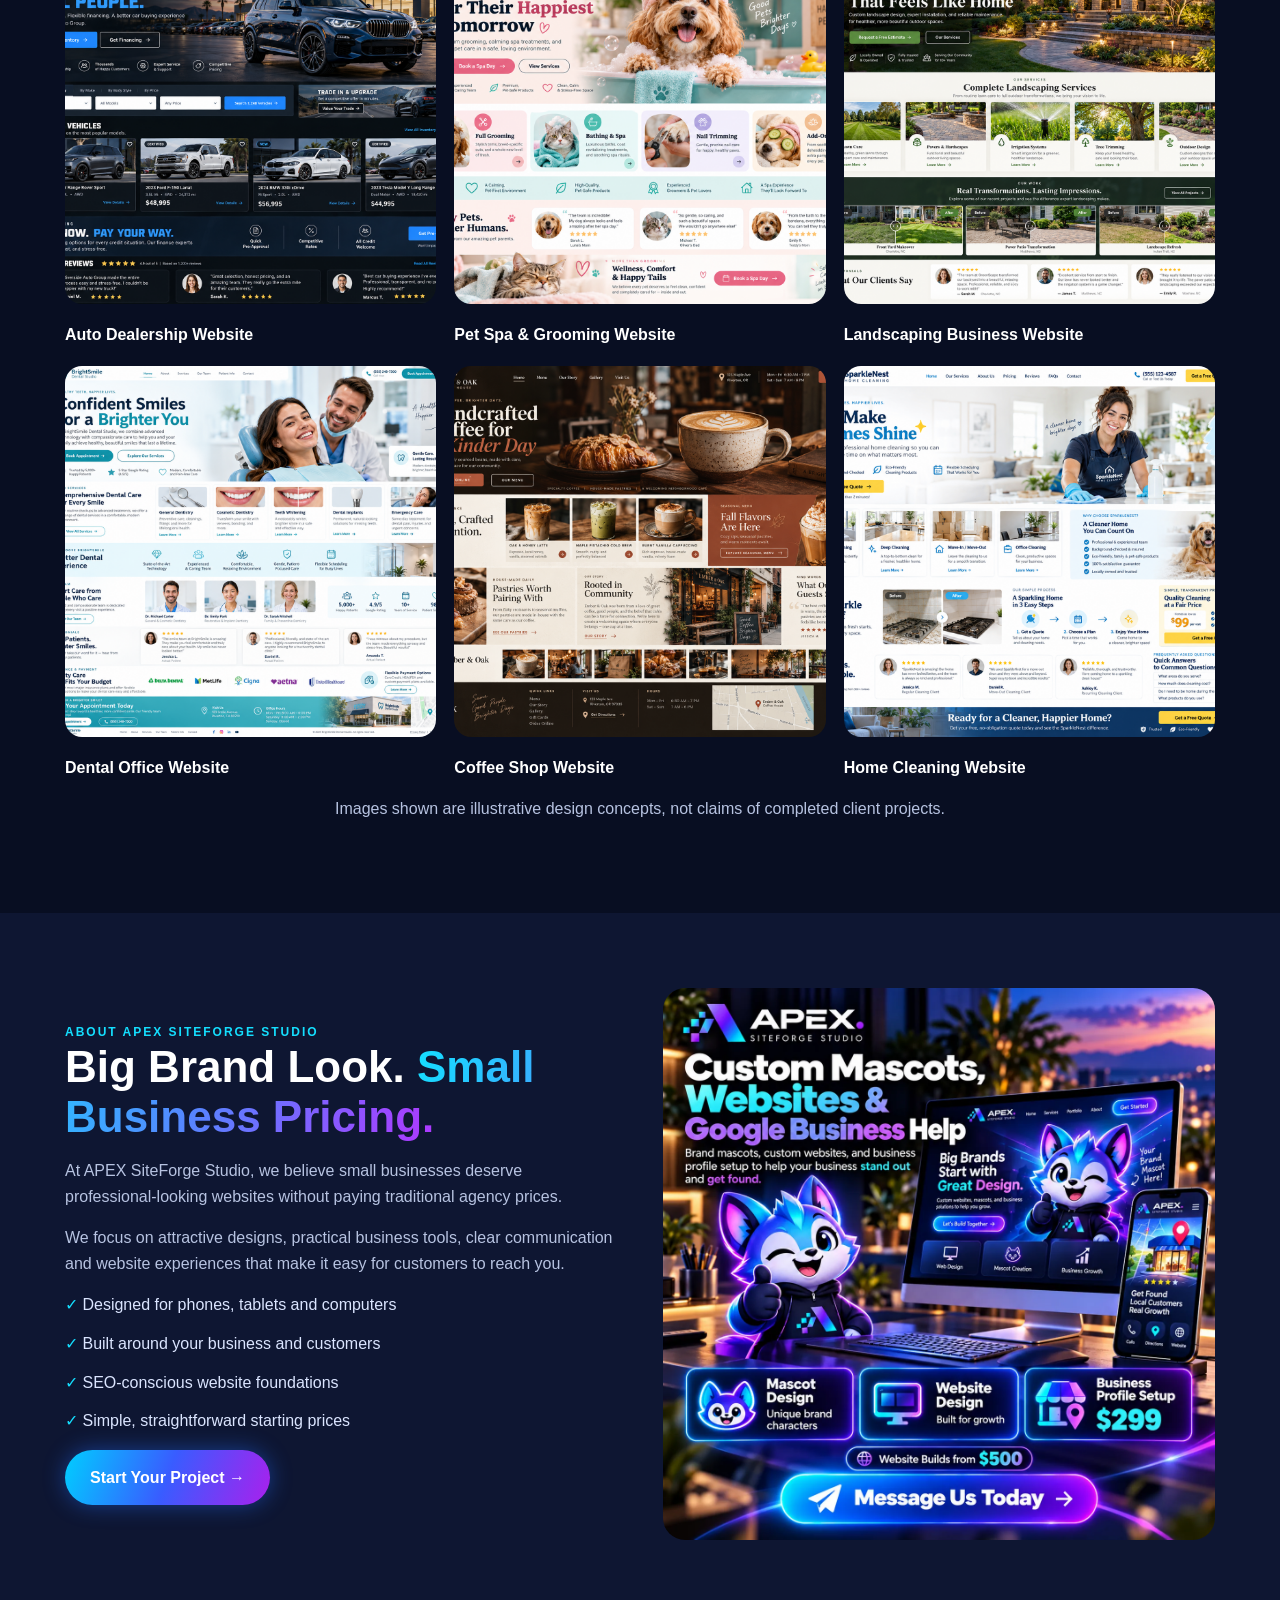
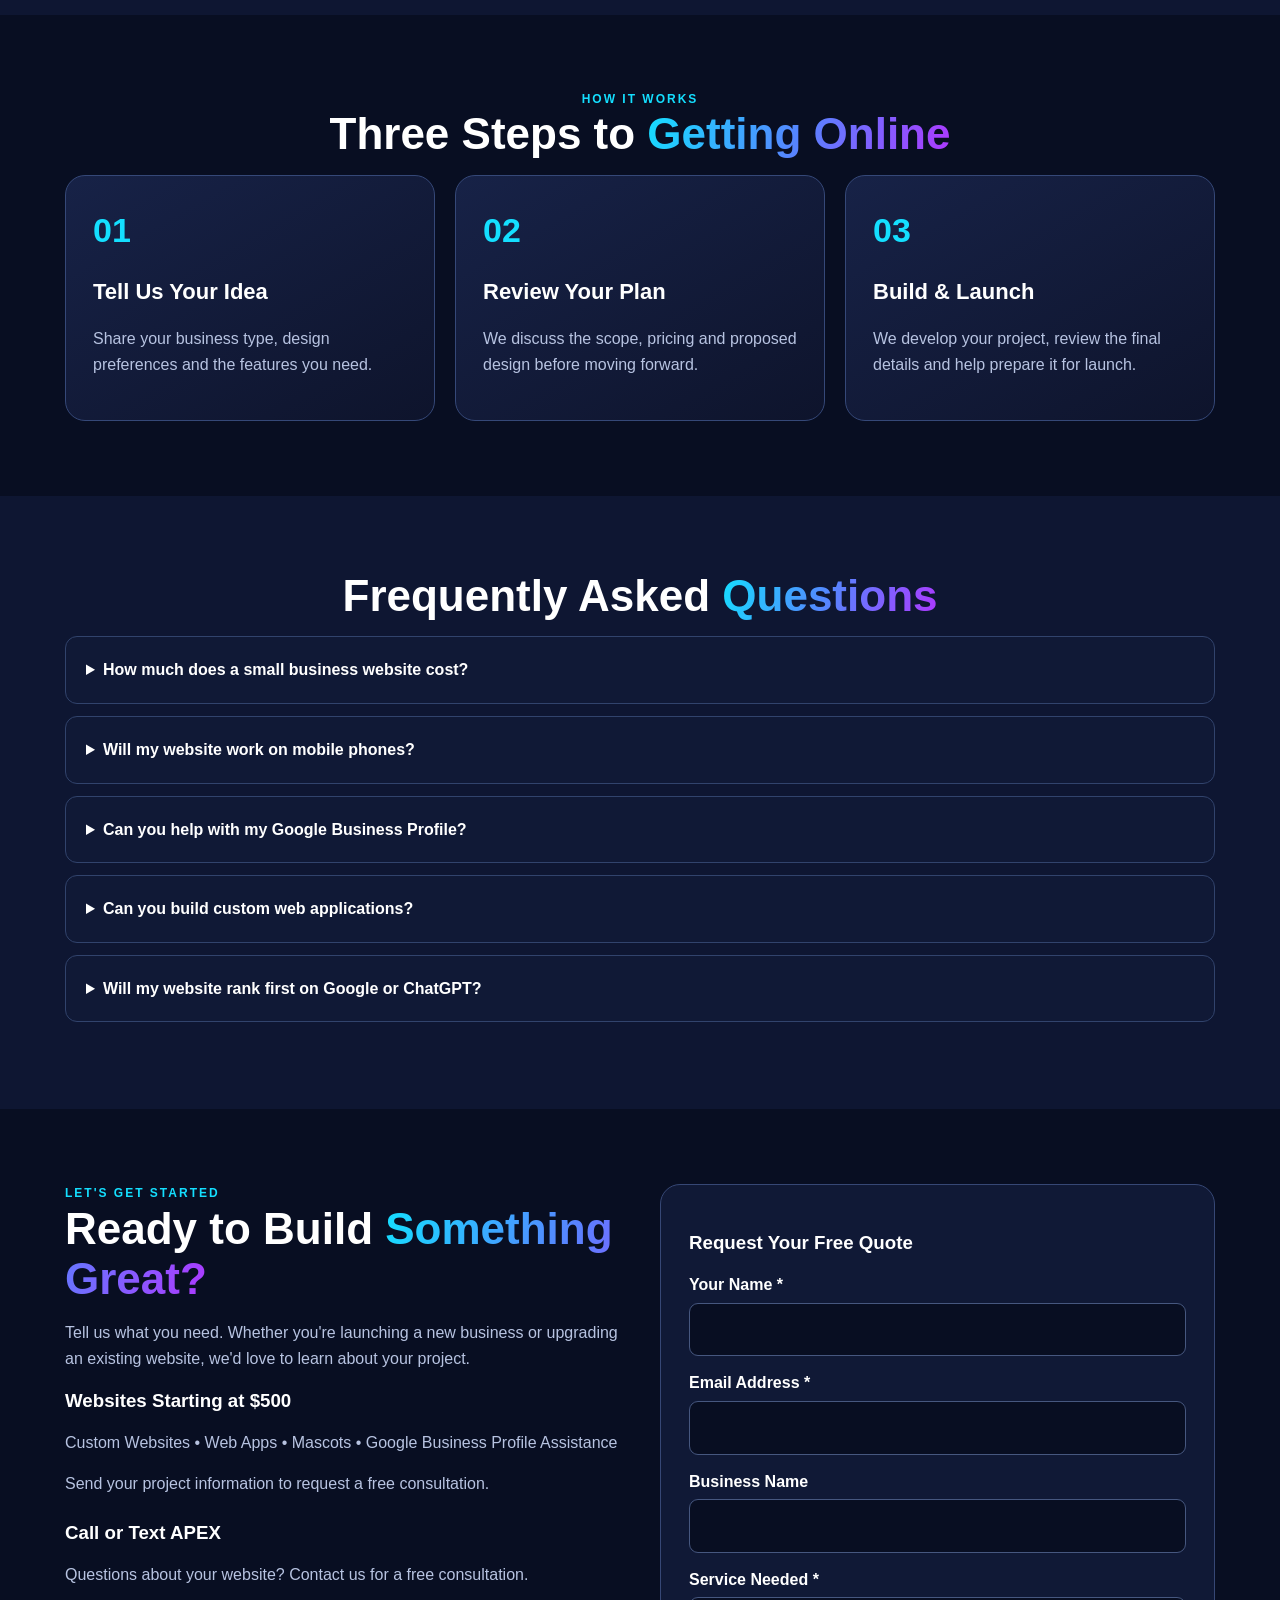
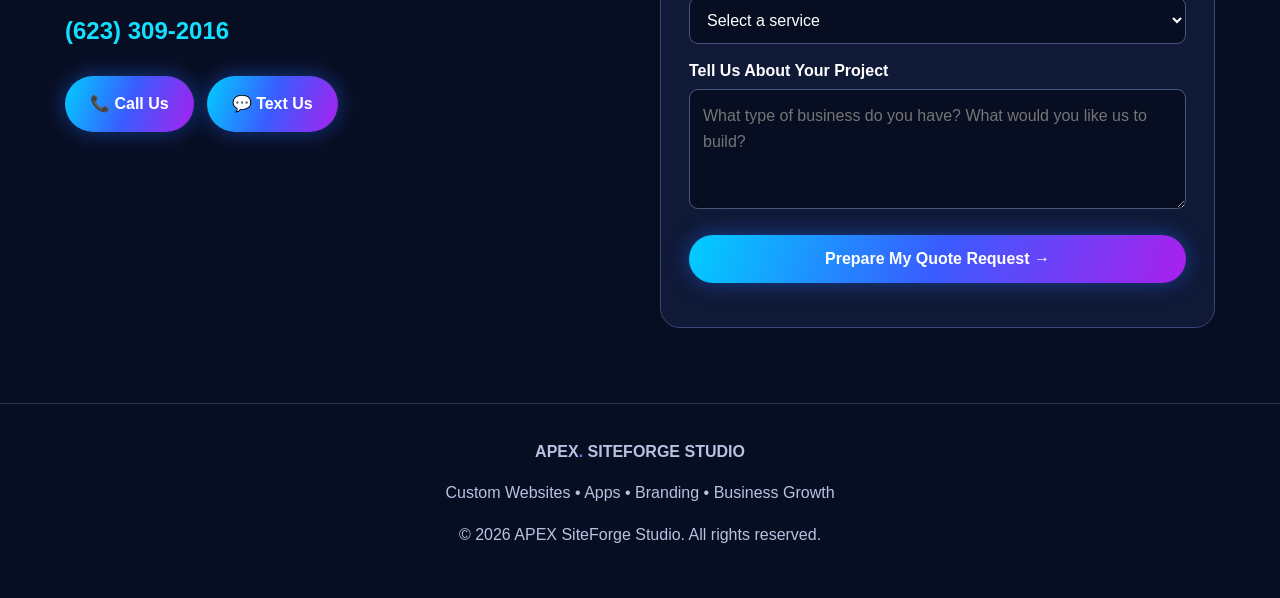
==== commit 16bd2ef1: "Update index.html" ====
--- a/index.html
+++ b/index.html
@@ -233,6 +233,118 @@
 @media (prefers-reduced-motion: reduce) {
   html { scroll-behavior: auto; }
 }
+
+/* APEX CHIHUAHUA MASCOT - DESKTOP */
+.hero-grid {
+  position: relative;
+}
+
+.apex-hero-mascot {
+  position: absolute;
+  width: 180px;
+  height: auto;
+  left: -165px;
+  bottom: 0;
+  object-fit: contain;
+  filter: drop-shadow(0 0 14px #8b36ff66);
+  pointer-events: none;
+}
+
+/* TABLET AND SMALLER SCREENS */
+@media (max-width: 1450px) {
+  .apex-hero-mascot {
+    position: static;
+    width: 160px;
+    height: auto;
+    grid-column: 1 / -1;
+    justify-self: center;
+    margin: 0 auto;
+  }
+}
+
+/* MOBILE PHONES */
+@media (max-width: 800px) {
+  .apex-hero-mascot {
+    width: 145px;
+    max-width: 55vw;
+    margin: 0 auto 10px;
+  }
+}
+
+
+/* APEX HOMEPAGE CONTACT BOX */
+
+.apex-hero-contact {
+  margin-top: 22px;
+  padding: 20px;
+  max-width: 480px;
+  border-radius: 18px;
+  border: 1px solid #3875b0;
+  background: linear-gradient(
+    135deg,
+    #101e47,
+    #20143e
+  );
+  box-shadow: 0 8px 30px rgba(0, 0, 0, 0.2);
+}
+
+.apex-hero-contact h3 {
+  color: #ffffff;
+  margin: 0 0 8px;
+  font-size: 22px;
+}
+
+.apex-hero-contact p {
+  color: #c9d7f5;
+  font-size: 15px;
+  margin: 0 0 12px;
+}
+
+.apex-number {
+  display: inline-block;
+  color: #14dfff;
+  font-size: 25px;
+  font-weight: 800;
+  margin-bottom: 16px;
+  text-decoration: none;
+}
+
+.apex-contact-actions {
+  display: flex;
+  gap: 12px;
+  flex-wrap: wrap;
+}
+
+.apex-contact-actions .btn {
+  flex: 1 1 150px;
+  text-align: center;
+}
+
+/* CONTACT BOX ON MOBILE */
+
+@media (max-width: 600px) {
+
+  .apex-hero-contact {
+    width: 100%;
+    max-width: 100%;
+    padding: 16px;
+    margin-top: 20px;
+  }
+
+  .apex-number {
+    font-size: 23px;
+  }
+
+  .apex-contact-actions {
+    flex-direction: column;
+  }
+
+  .apex-contact-actions .btn {
+    flex: none;
+    width: 100%;
+  }
+}
+
 </style>
 </head>
 
@@ -257,6 +369,17 @@
 <main>
 <section class="hero" id="home">
   <div class="container hero-grid">
+    
+<!-- ORIGINAL APEX CHIHUAHUA MASCOT -->
+<img
+  src="assets/apex-mascot.png"
+  alt="APEX SiteForge Studio Chihuahua mascot"
+  class="apex-hero-mascot"
+  width="600"
+  height="600"
+>
+<!-- END APEX MASCOT -->
+
     <div>
       <div class="eyebrow">CUSTOM WEBSITES • APPS • BRANDING</div>
       <h1>Launch Your <span class="gradient">Business Online.</span></h1>
@@ -265,6 +388,36 @@
         <a class="btn" href="#contact">Get My Free Quote →</a>
         <a class="btn btn-outline" href="#portfolio">See Our Designs</a>
       </div>
+      
+<!-- APEX HOMEPAGE CONTACT BOX -->
+<div class="apex-hero-contact">
+
+  <h3>Call or Text APEX</h3>
+
+  <p>
+    Questions about your website?
+    Contact us for a free consultation.
+  </p>
+
+  <a class="apex-number" href="tel:+16233092016">
+    (623) 309-2016
+  </a>
+
+  <div class="apex-contact-actions">
+
+    <a href="tel:+16233092016" class="btn">
+      📞 Call Us
+    </a>
+
+    <a href="sms:+16233092016" class="btn">
+      💬 Text Us
+    </a>
+
+  </div>
+
+</div>
+<!-- END APEX HOMEPAGE CONTACT BOX -->
+
       <div class="trust">
         <span>✓ Custom Design</span>
         <span>✓ Mobile Optimized</span>
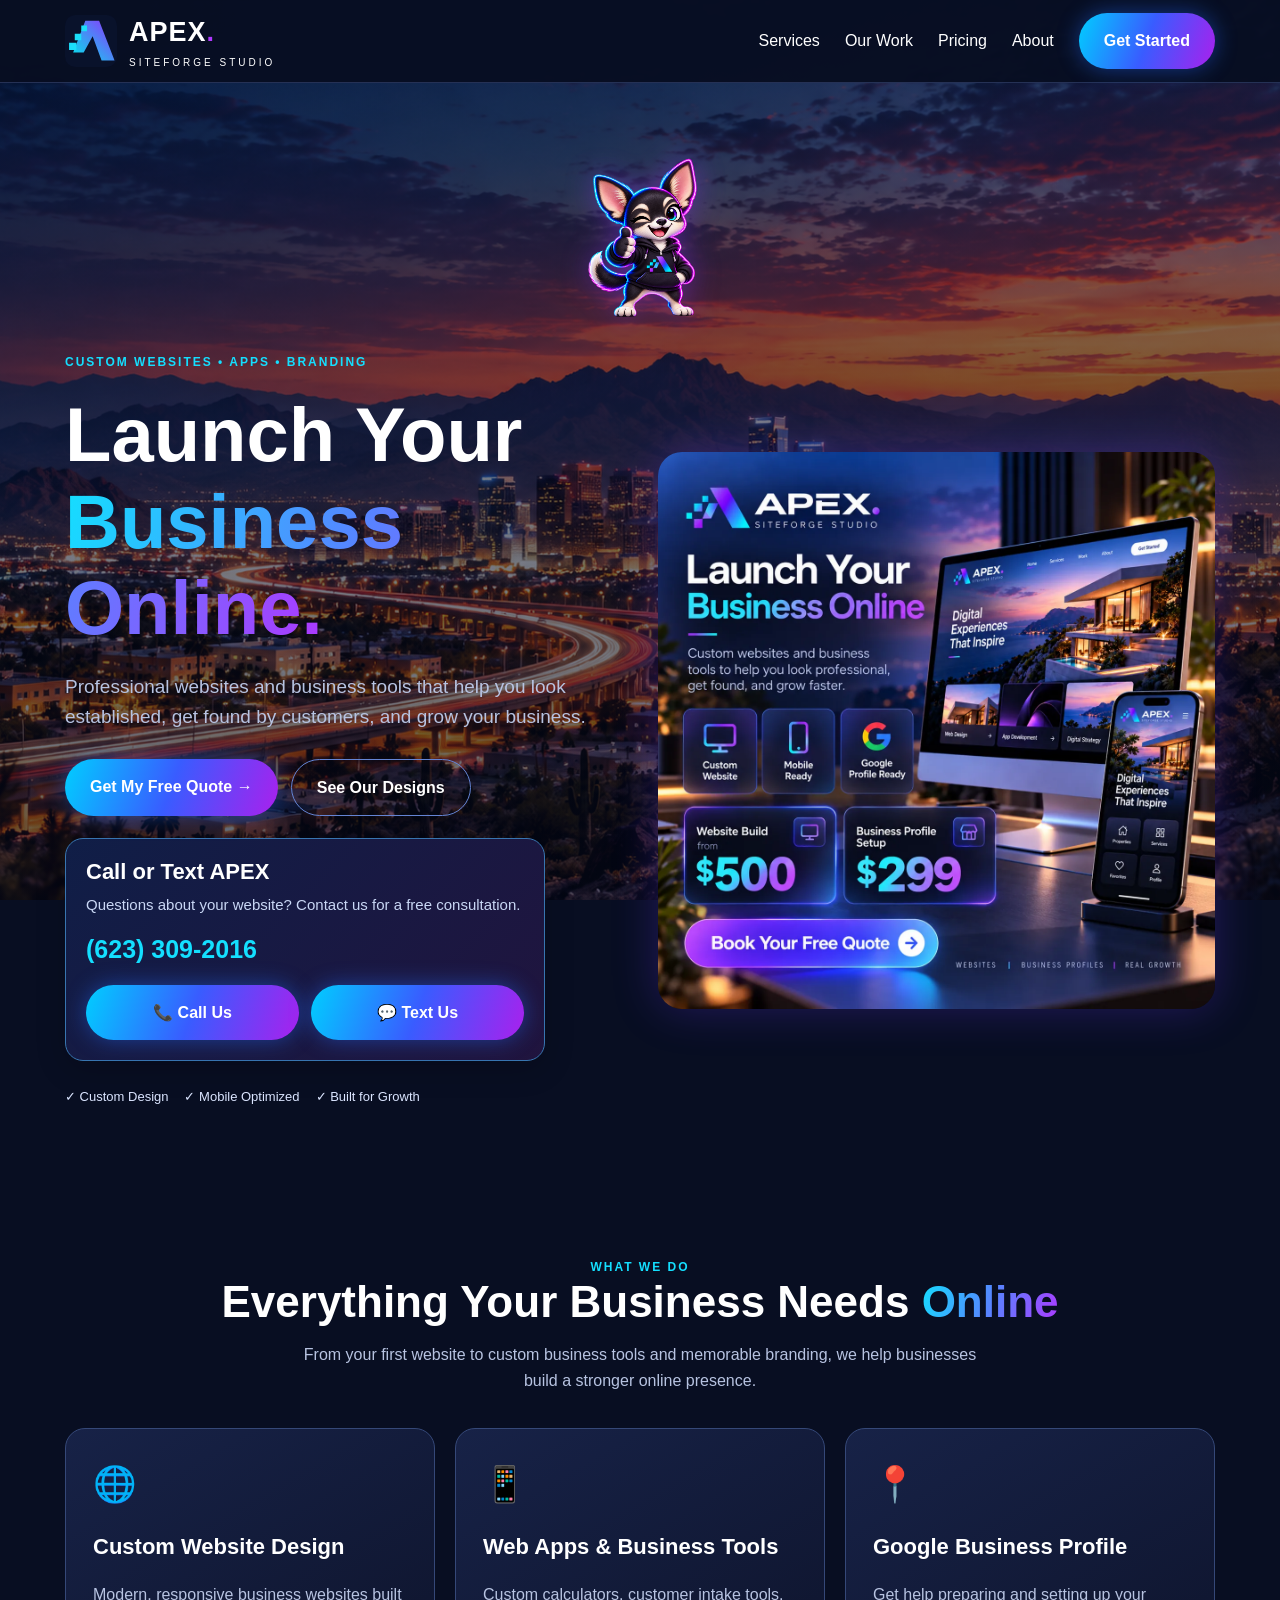
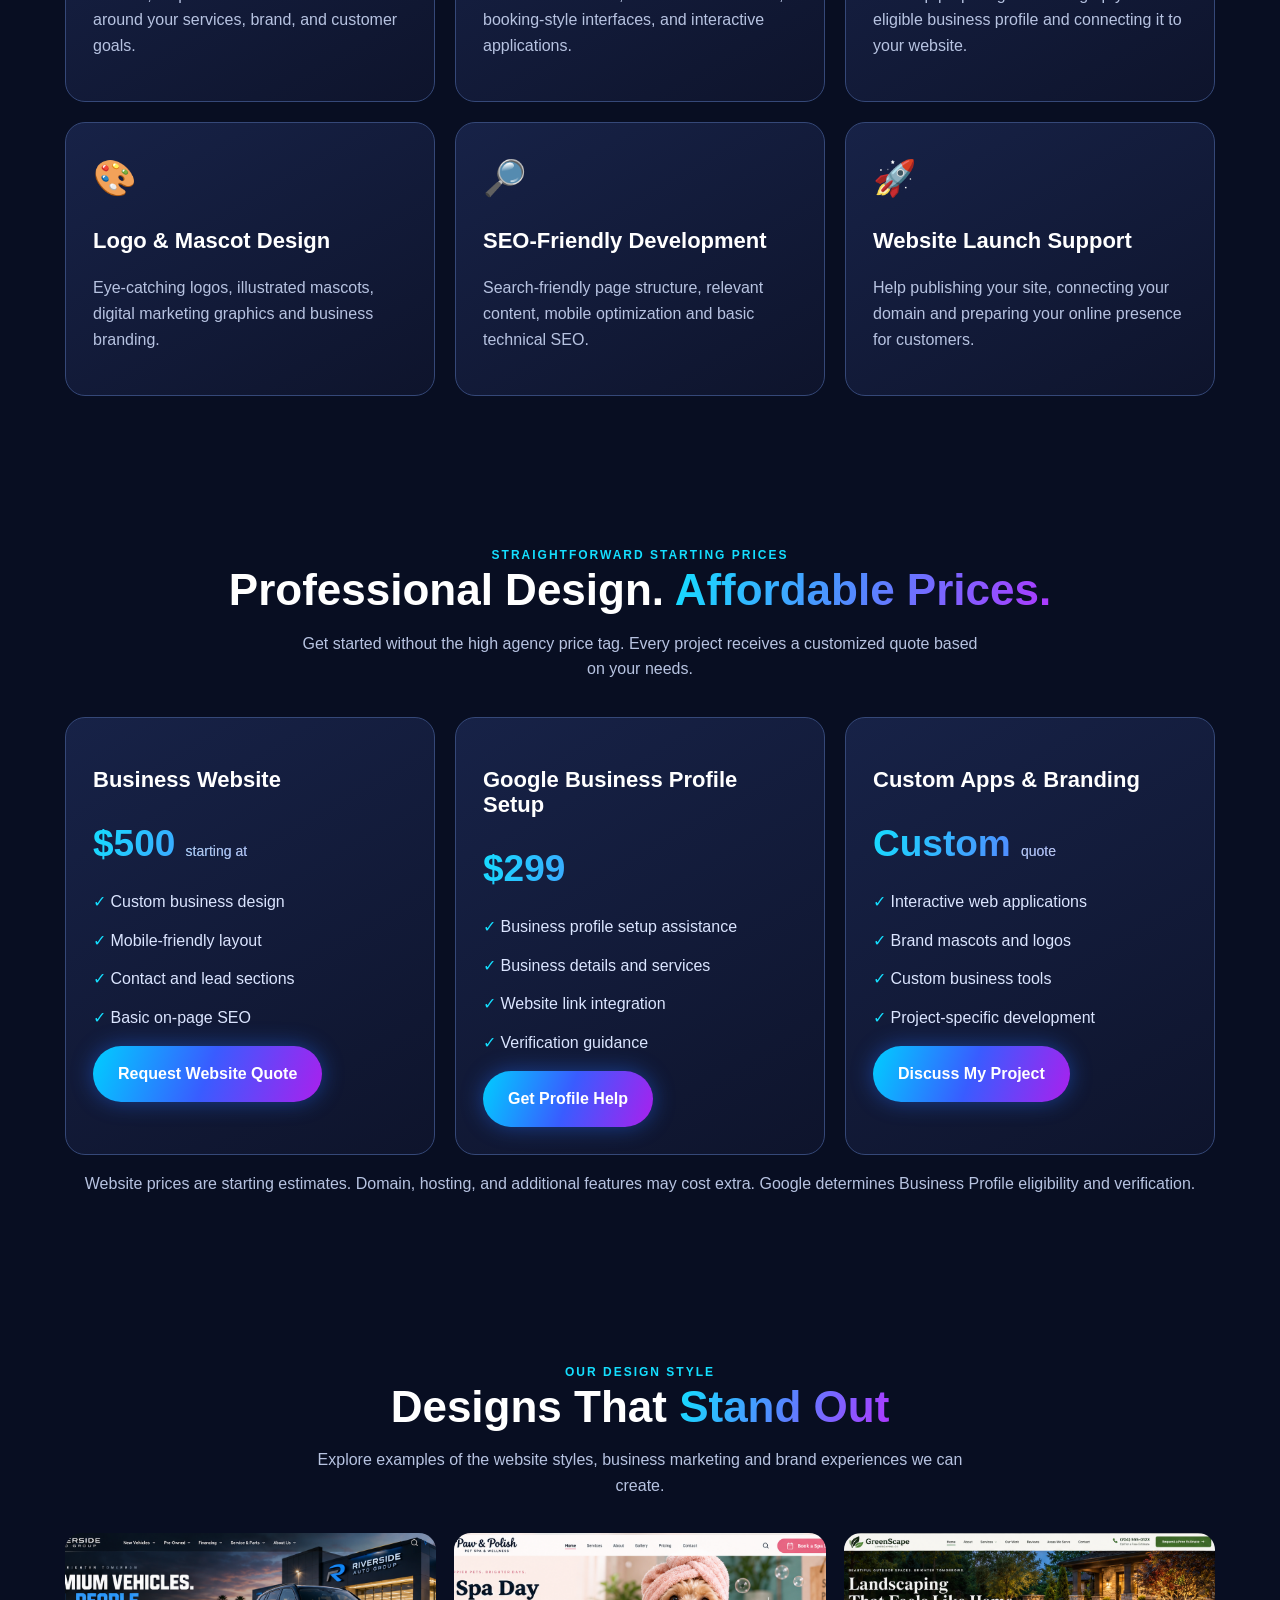
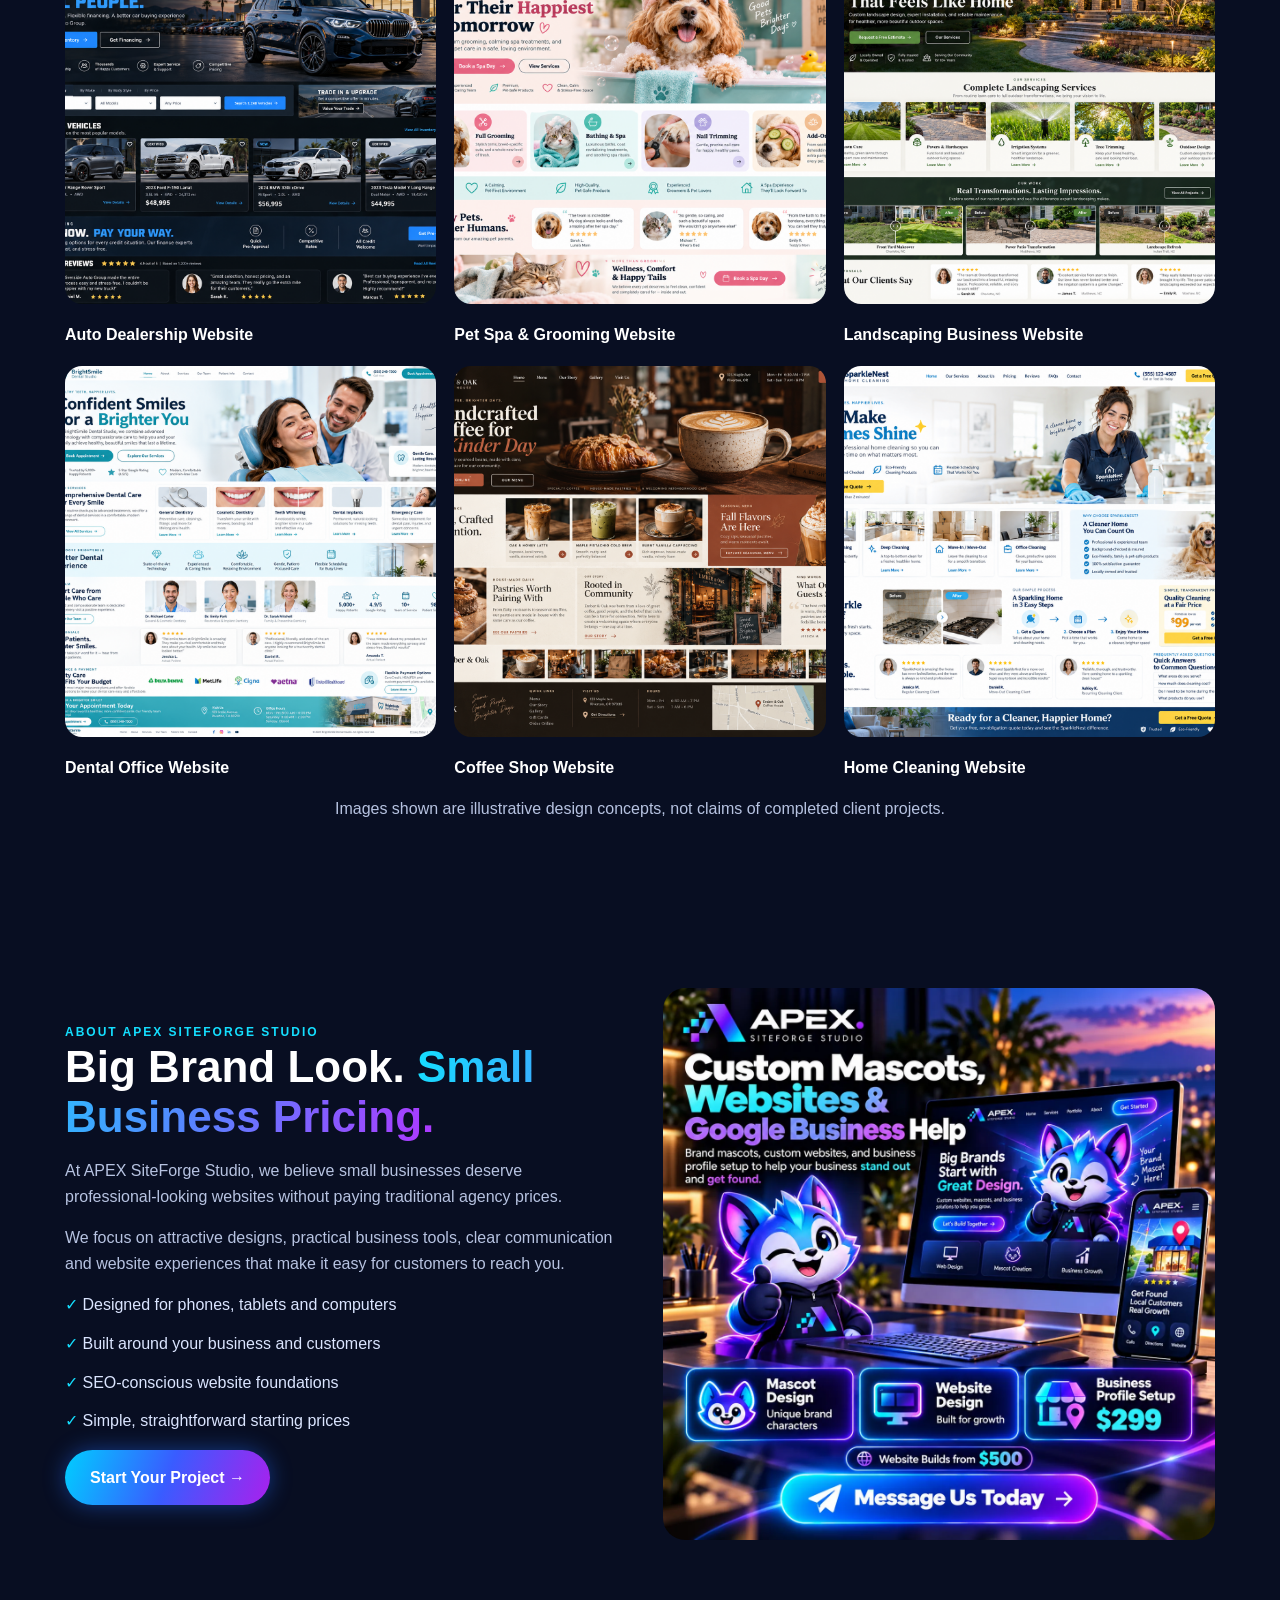
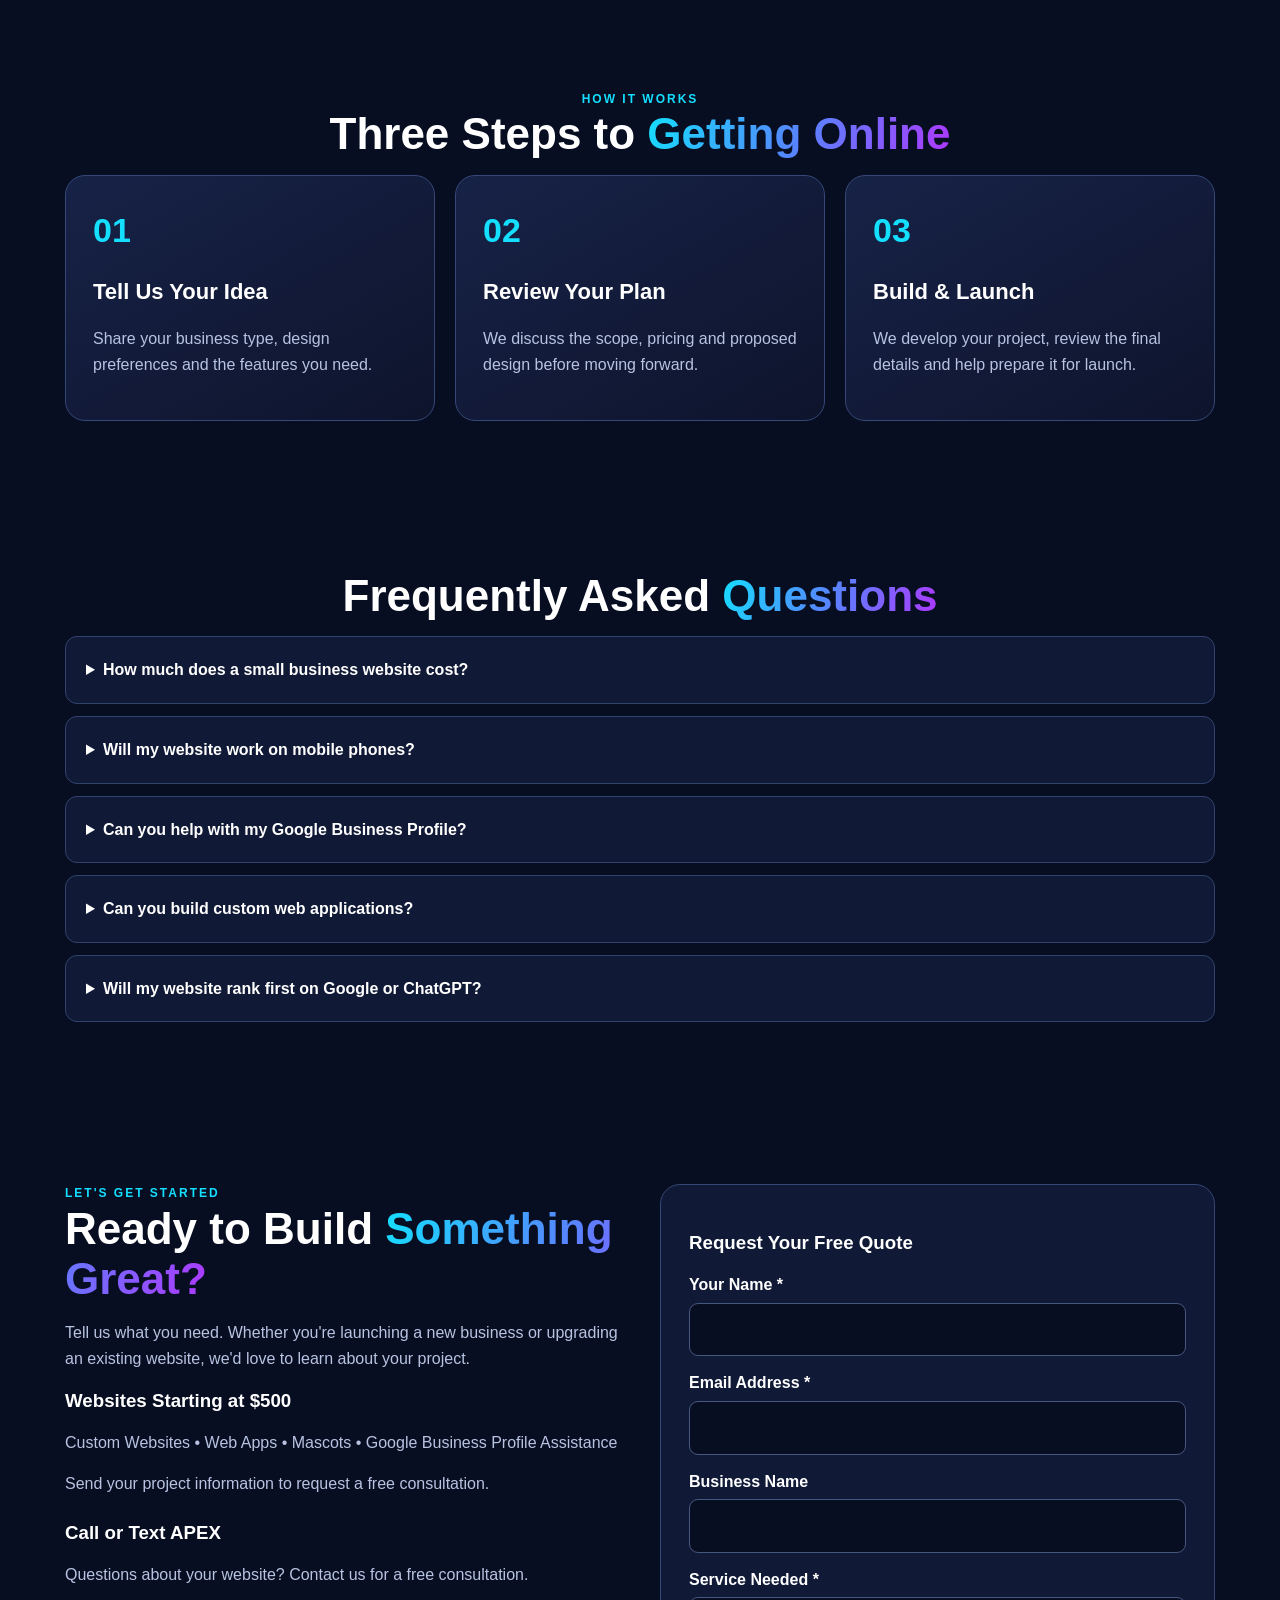
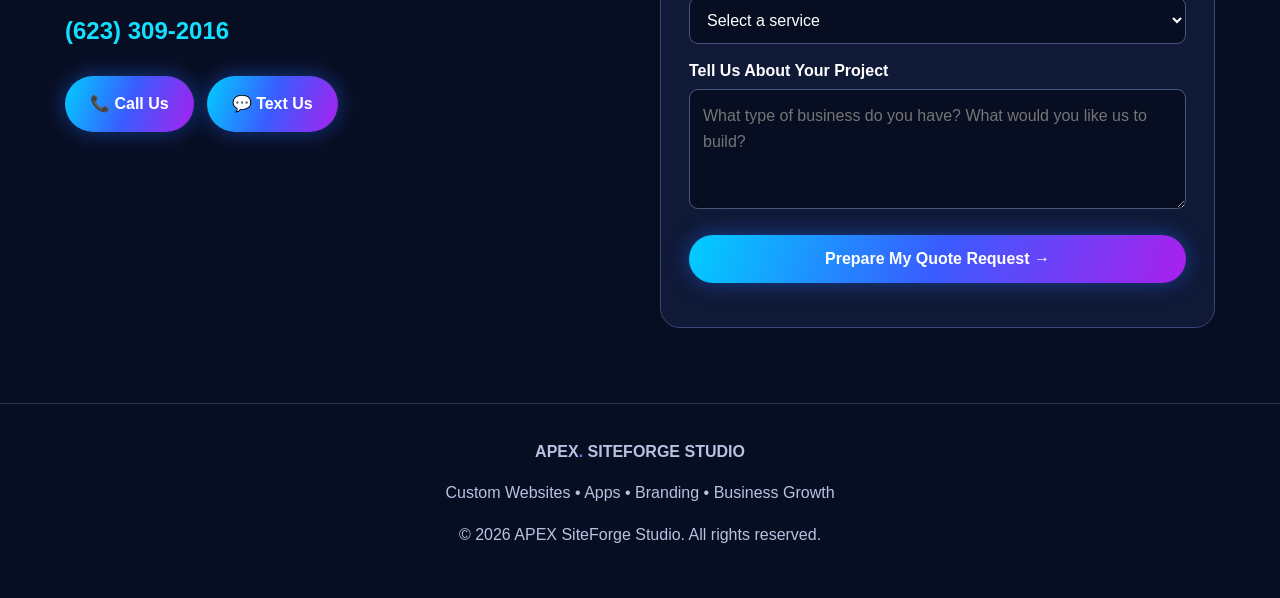
==== commit 9bd261ef: "Update index.html" ====
--- a/index.html
+++ b/index.html
@@ -345,6 +345,34 @@
   }
 }
 
+ 
+/* PHOENIX WEBSITE BACKGROUND */
+body {
+  background-image:
+    linear-gradient(
+      rgba(5, 10, 30, 0.45),
+      rgba(5, 10, 30, 0.60)
+    ),
+    url("apex-background.png") !important;
+  background-size: cover !important;
+  background-position: center !important;
+  background-repeat: no-repeat !important;
+  background-attachment: fixed !important;
+}
+
+/* Let background show through sections */
+.hero,
+main,
+main > section {
+  background: transparent !important;
+}
+
+@media (max-width: 768px) {
+  body {
+    background-attachment: scroll !important;
+  }
+}
+ 
 </style>
 </head>
 
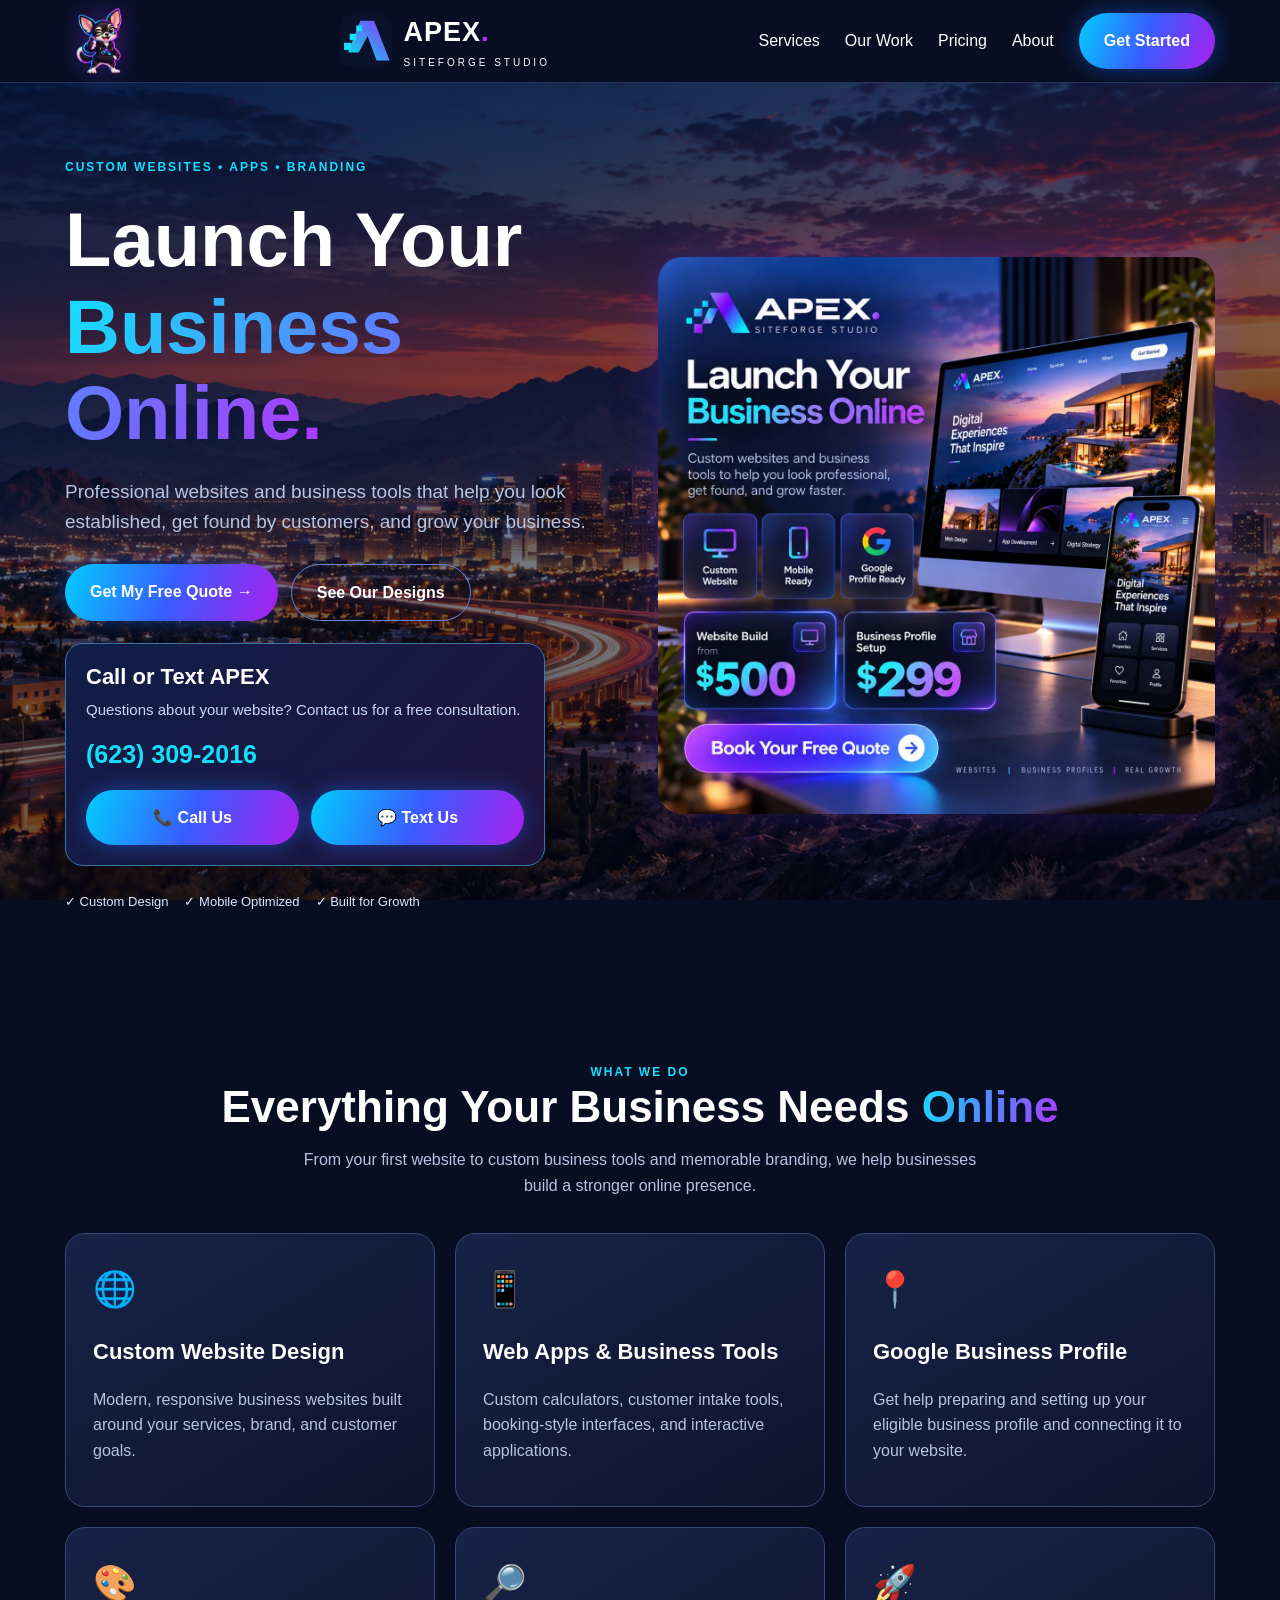
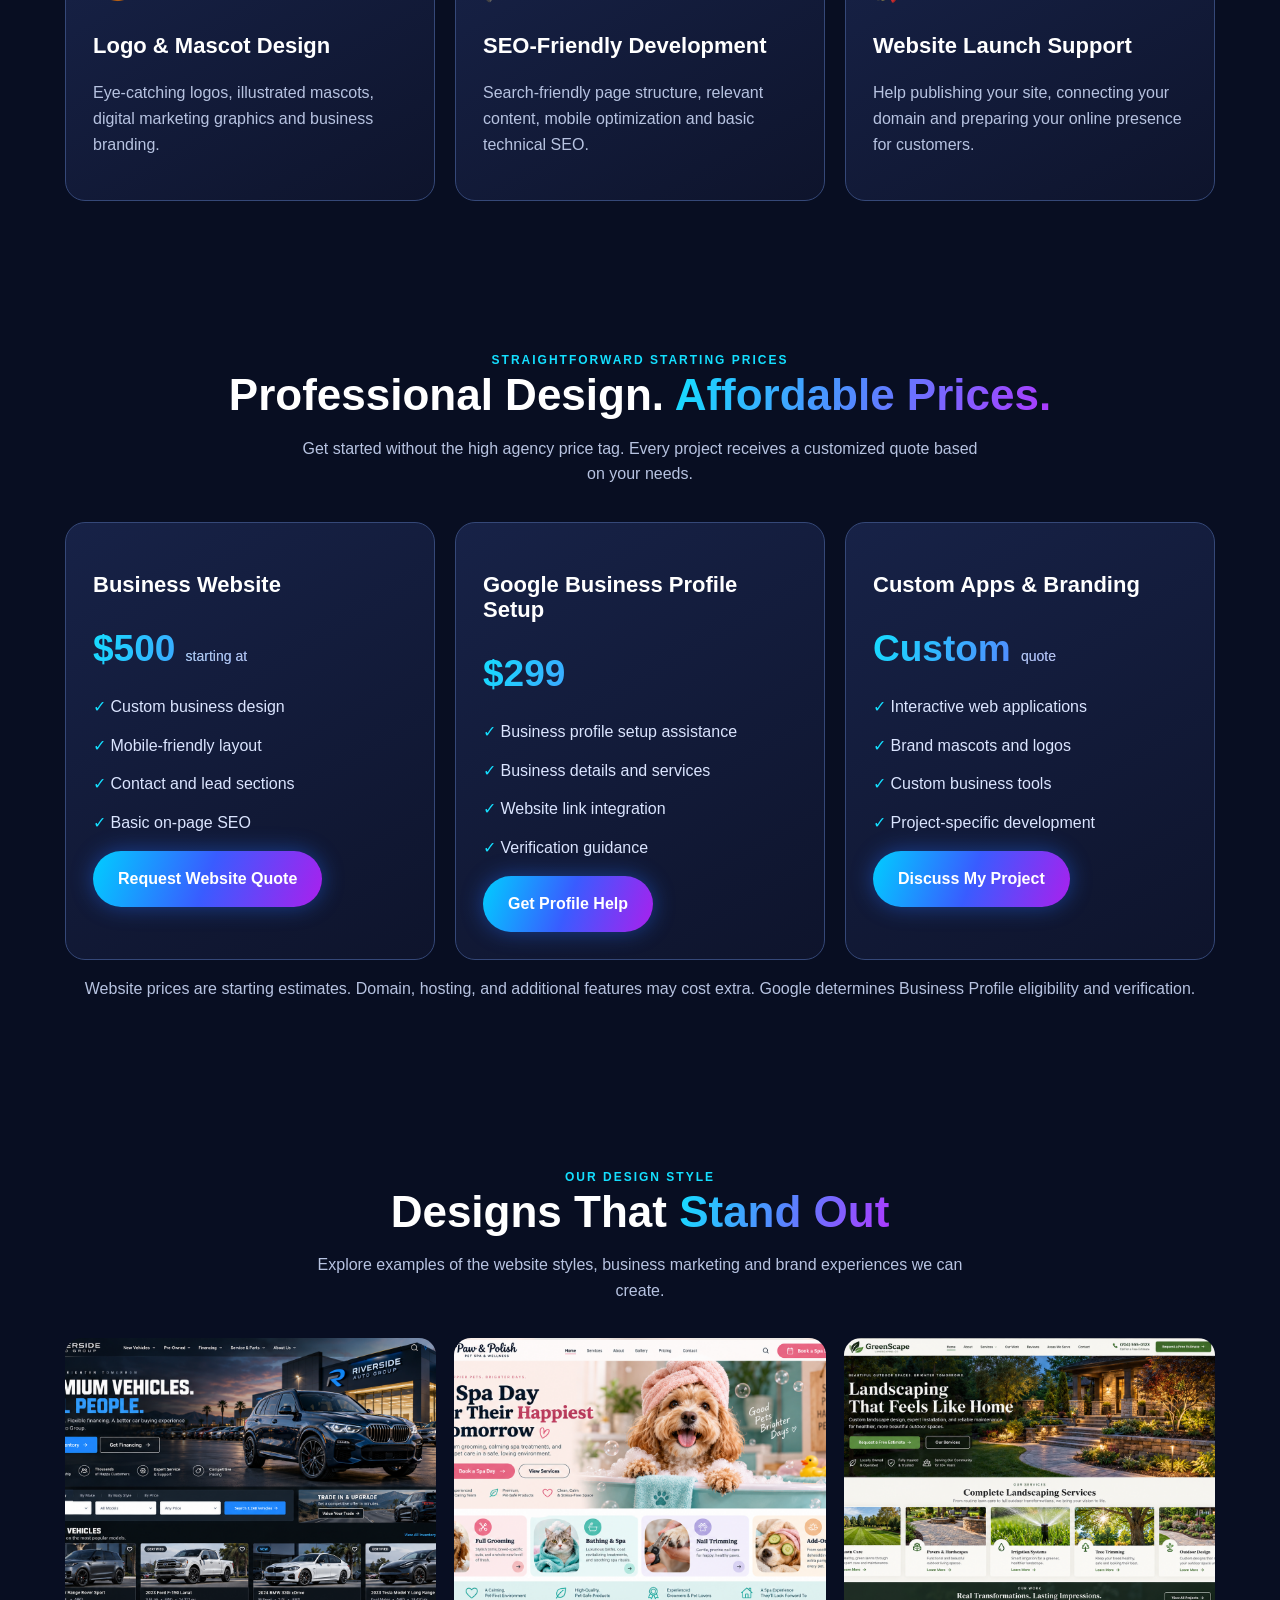
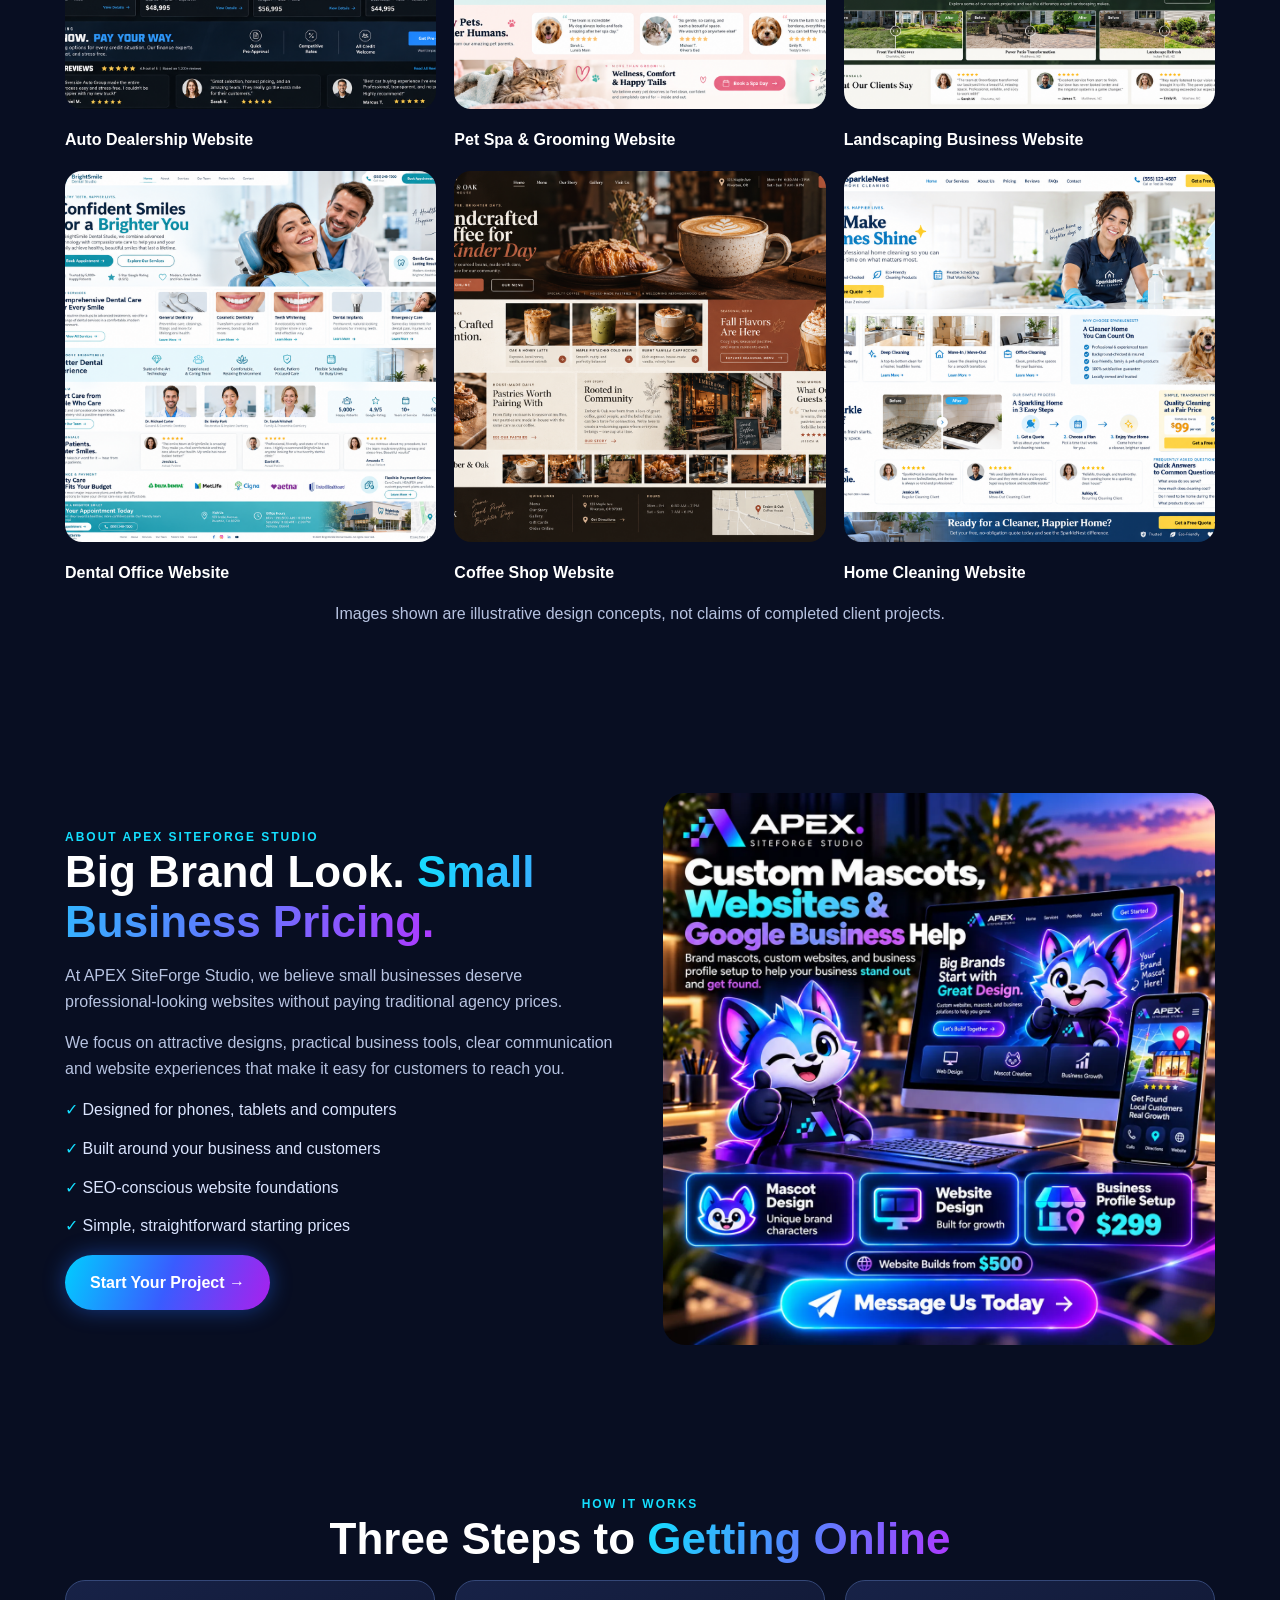
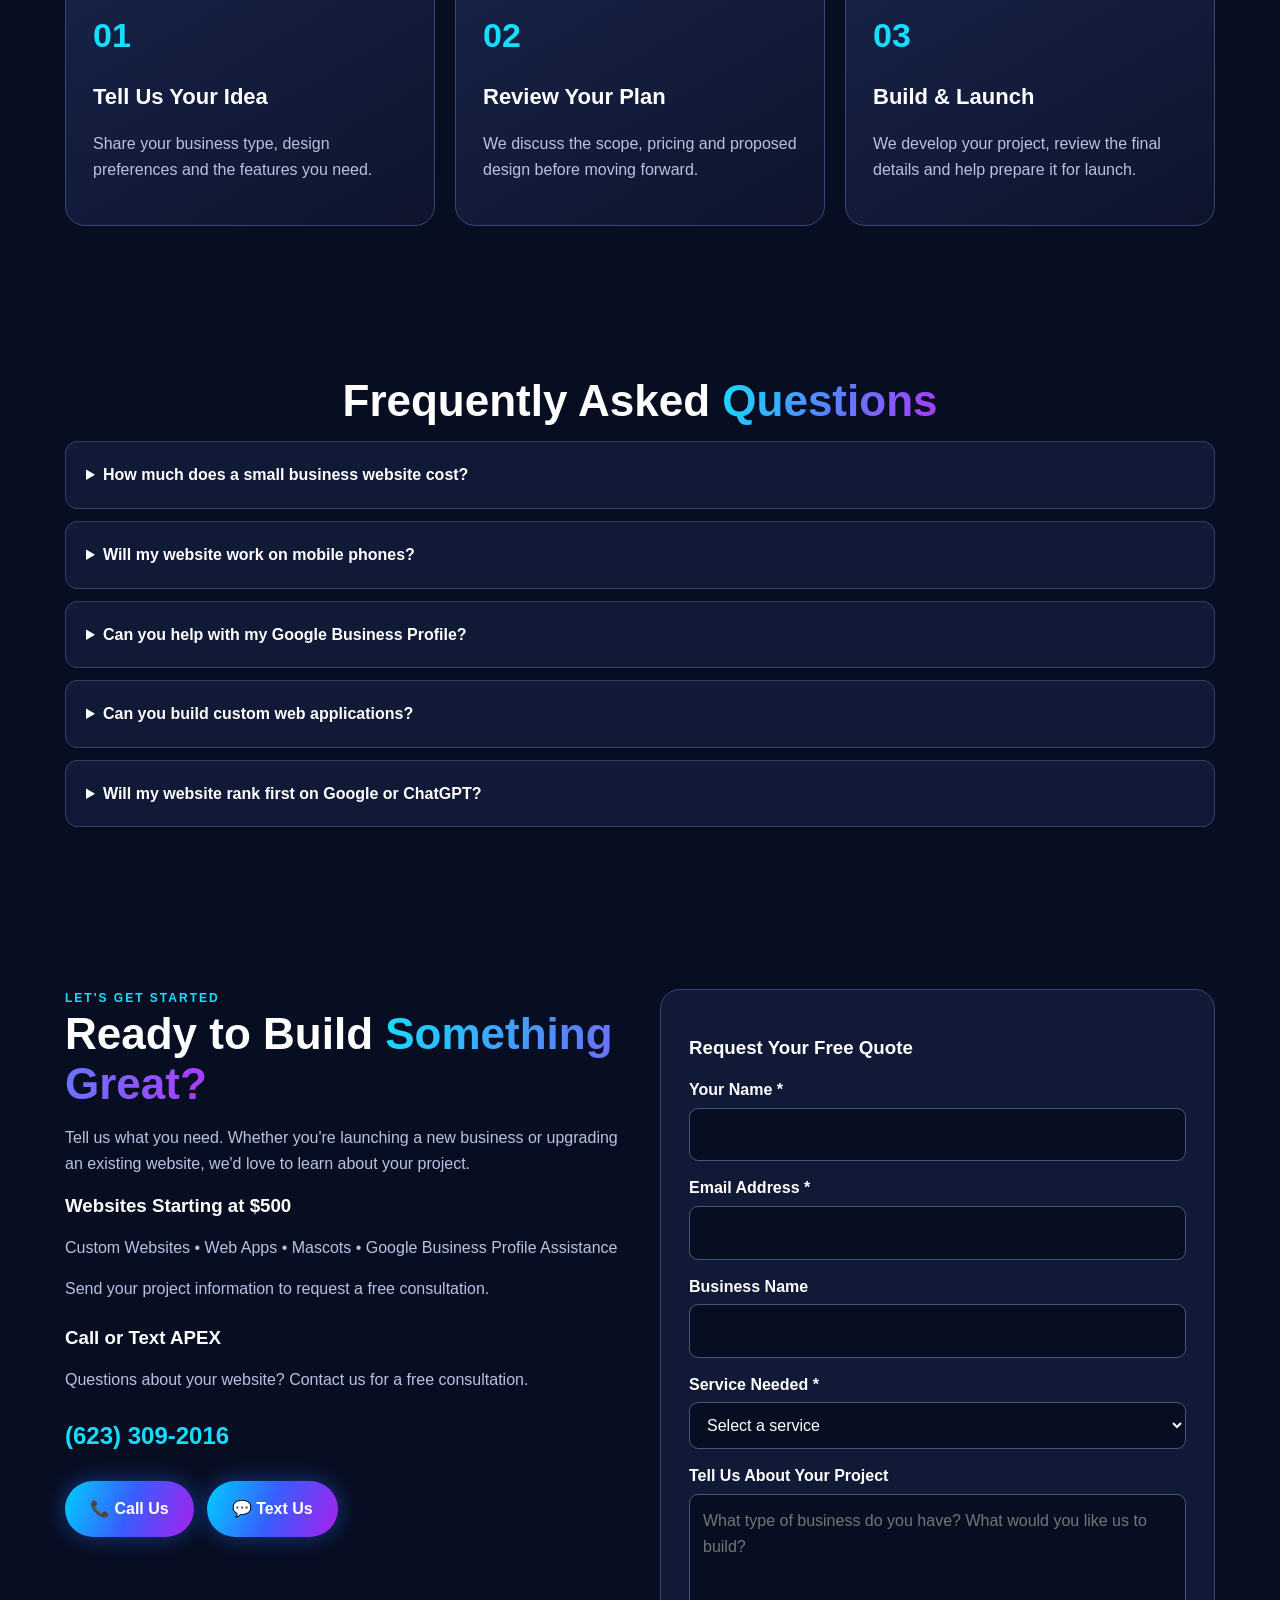
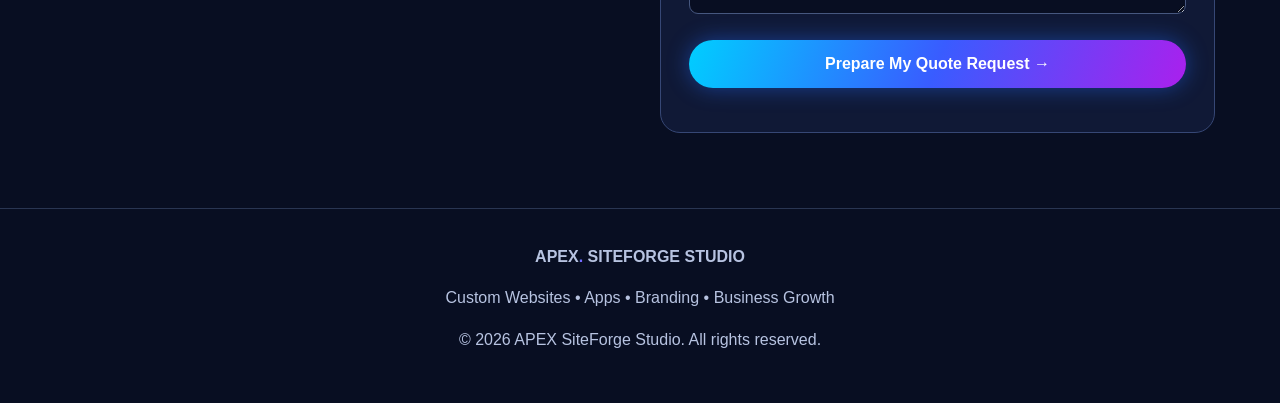
==== commit 3e8643b4: "Update print statement from 'Hello' to 'Goodbye'" ====
--- a/index.html
+++ b/index.html
@@ -373,12 +373,51 @@
   }
 }
  
+
+/* APEX CHIHUAHUA HEADER POSITION */
+.apex-header-mascot {
+  position: absolute;
+  top: 1px;
+  left: max(10px, calc((100vw - 1150px) / 2 - 160px));
+  width: 125px;
+  height: 80px;
+  object-fit: contain;
+  pointer-events: none;
+  filter: drop-shadow(0 0 14px #8b36ff66);
+}
+
+/* Tablets and smaller desktops */
+@media (max-width: 1300px) {
+  .apex-header-mascot {
+    position: static;
+    width: 66px;
+    height: 70px;
+    flex: 0 0 66px;
+  }
+}
+
+/* Mobile phones */
+@media (max-width: 520px) {
+  .apex-header-mascot {
+    width: 38px;
+    height: 50px;
+    flex-basis: 38px;
+  }
+}
+
 </style>
 </head>
 
 <body>
 <header>
 <nav class="container">
+  
+<img
+  src="assets/apex-mascot.png"
+  alt="APEX Chihuahua mascot"
+  class="apex-header-mascot"
+>
+
   <a class="logo" href="#home" aria-label="APEX SiteForge Studio home">
     <img src="assets/icon.svg" alt="APEX logo">
     <span><strong>APEX<span class="dot">.</span></strong><small>SITEFORGE STUDIO</small></span>
@@ -398,15 +437,7 @@
 <section class="hero" id="home">
   <div class="container hero-grid">
     
-<!-- ORIGINAL APEX CHIHUAHUA MASCOT -->
-<img
-  src="assets/apex-mascot.png"
-  alt="APEX SiteForge Studio Chihuahua mascot"
-  class="apex-hero-mascot"
-  width="600"
-  height="600"
->
-<!-- END APEX MASCOT -->
+
 
     <div>
       <div class="eyebrow">CUSTOM WEBSITES • APPS • BRANDING</div>
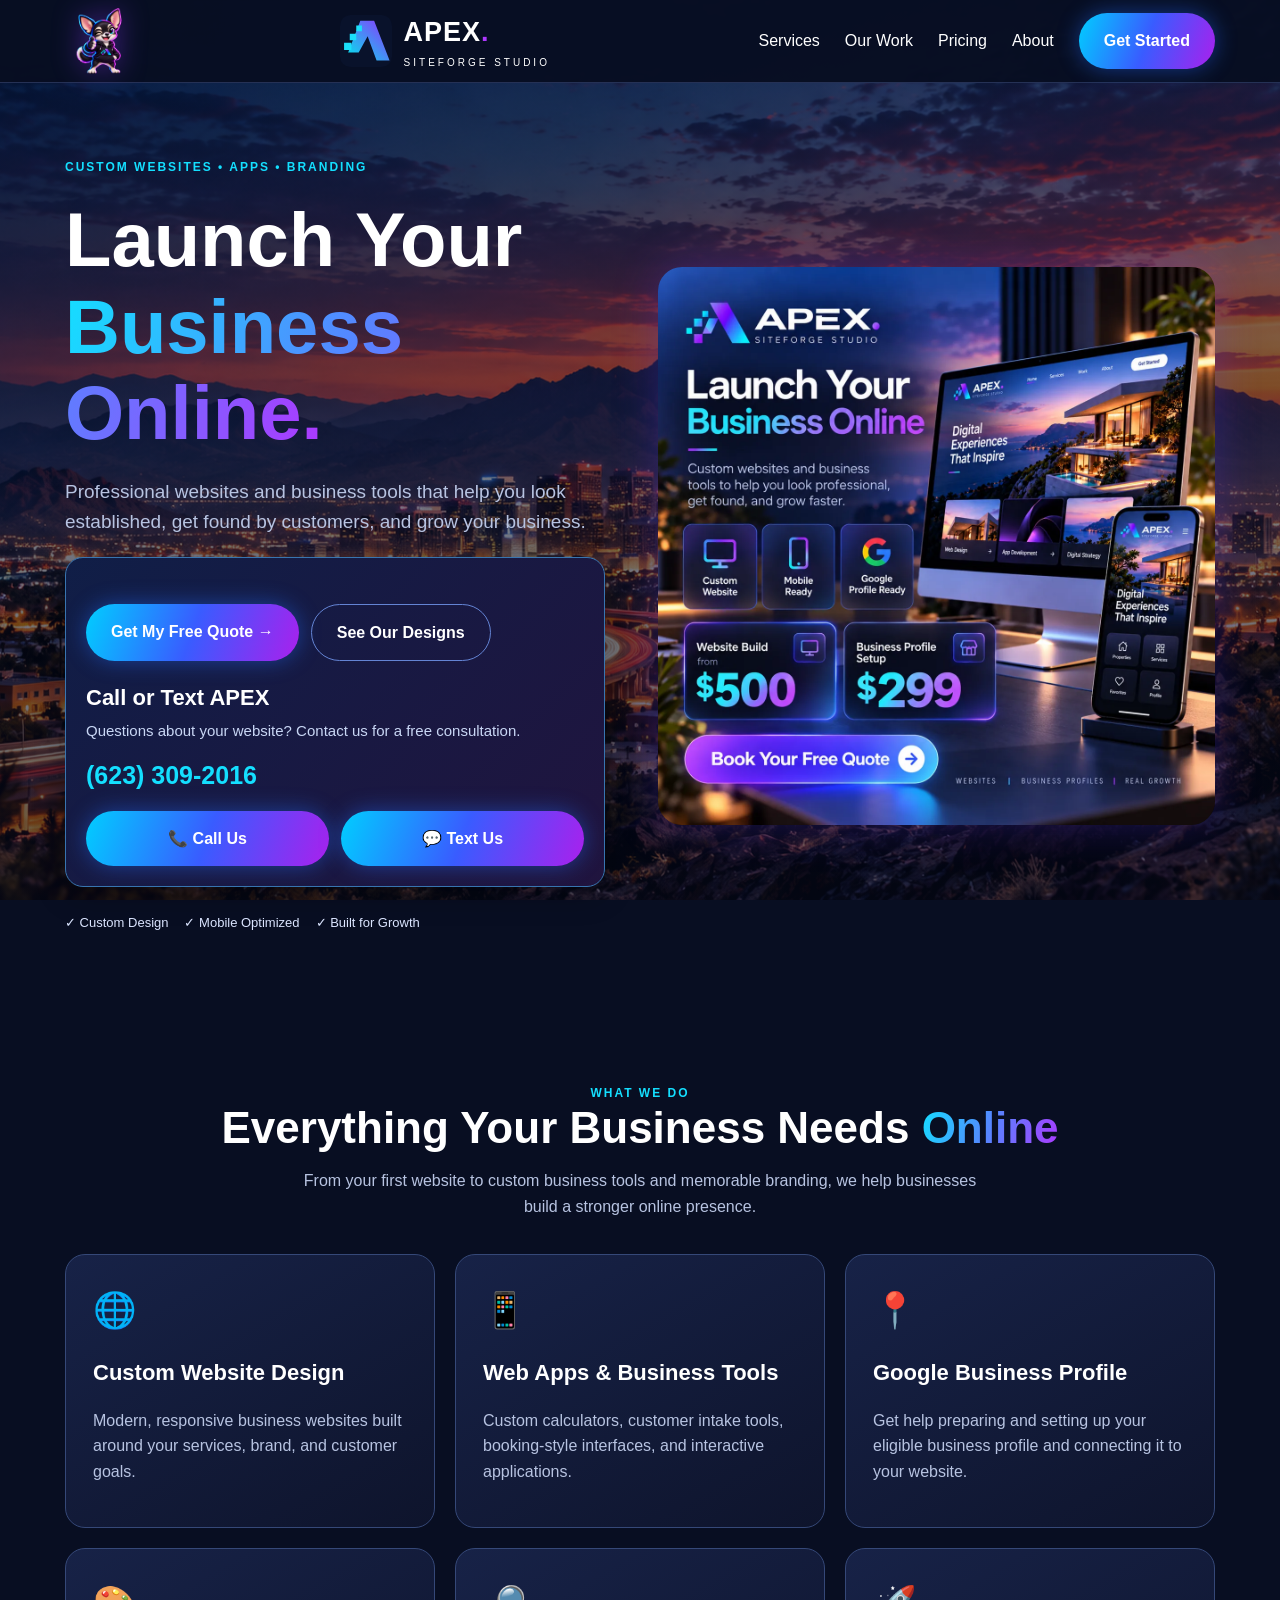
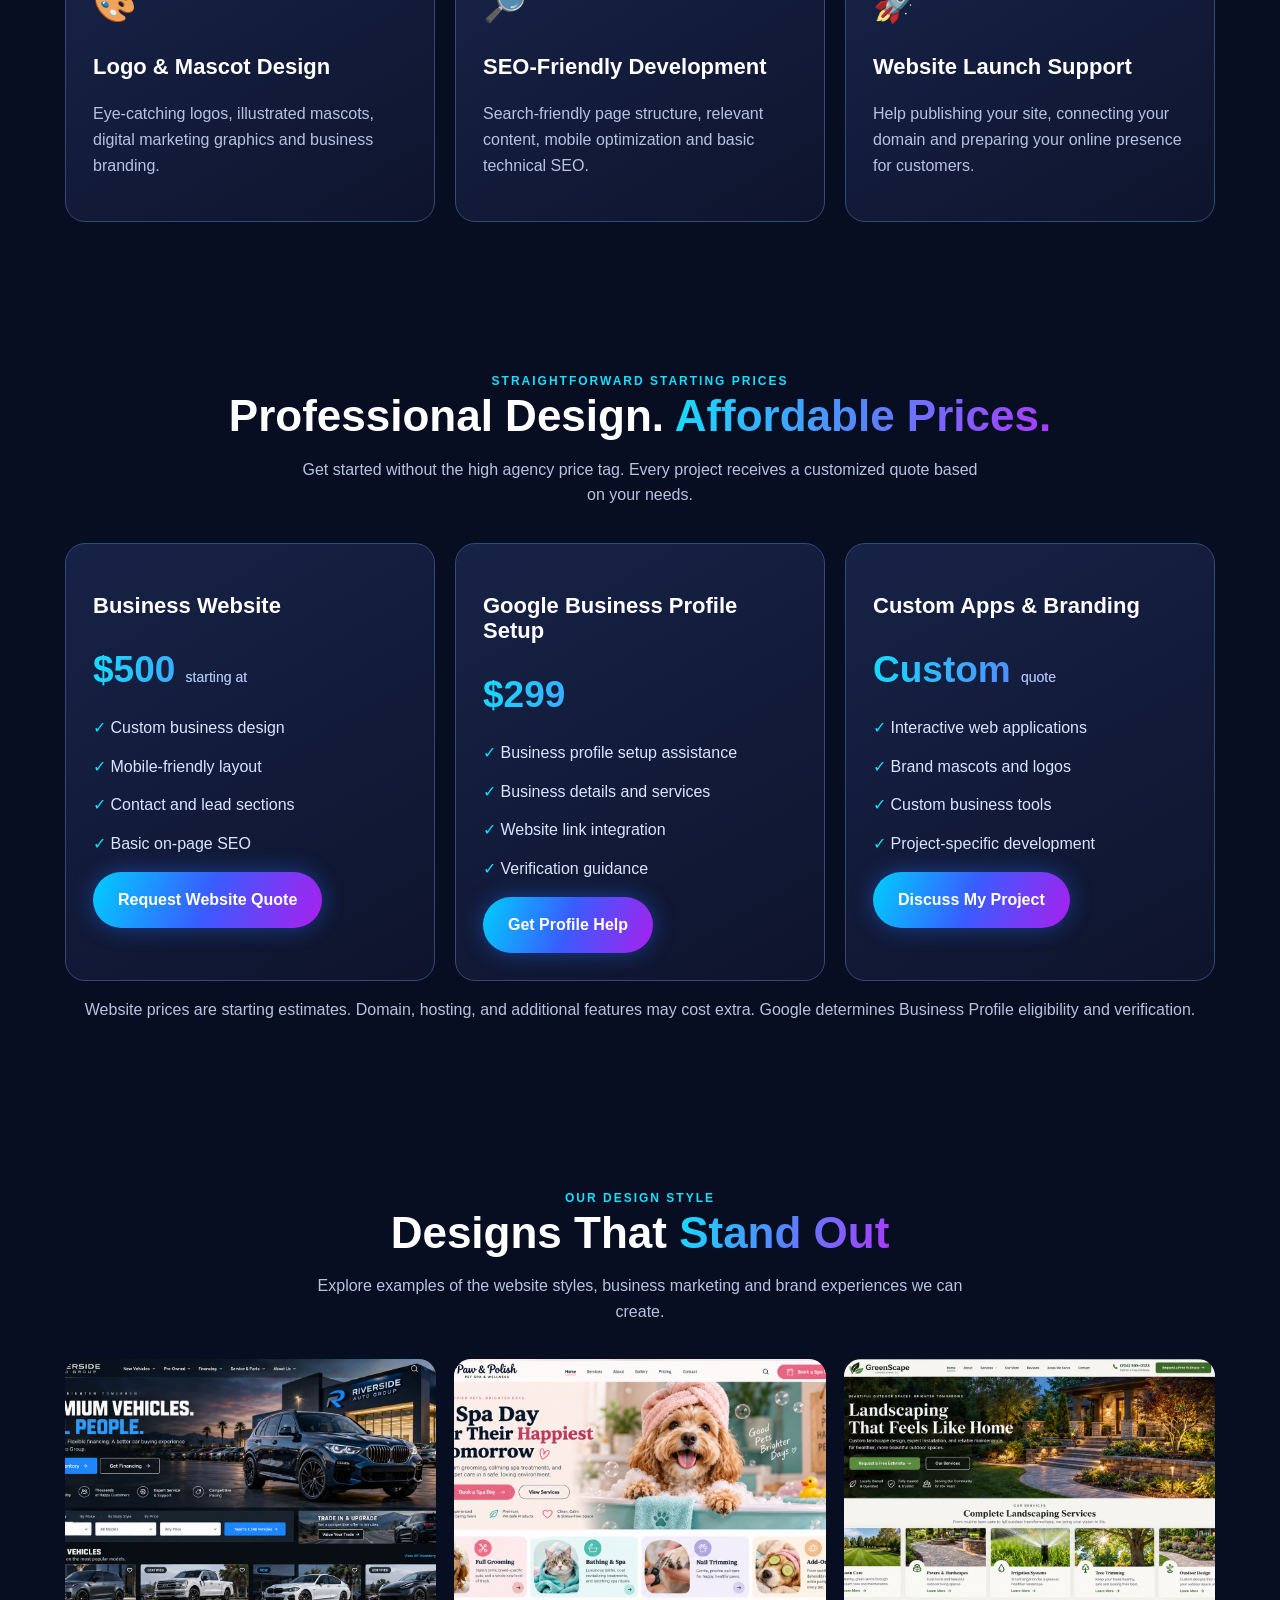
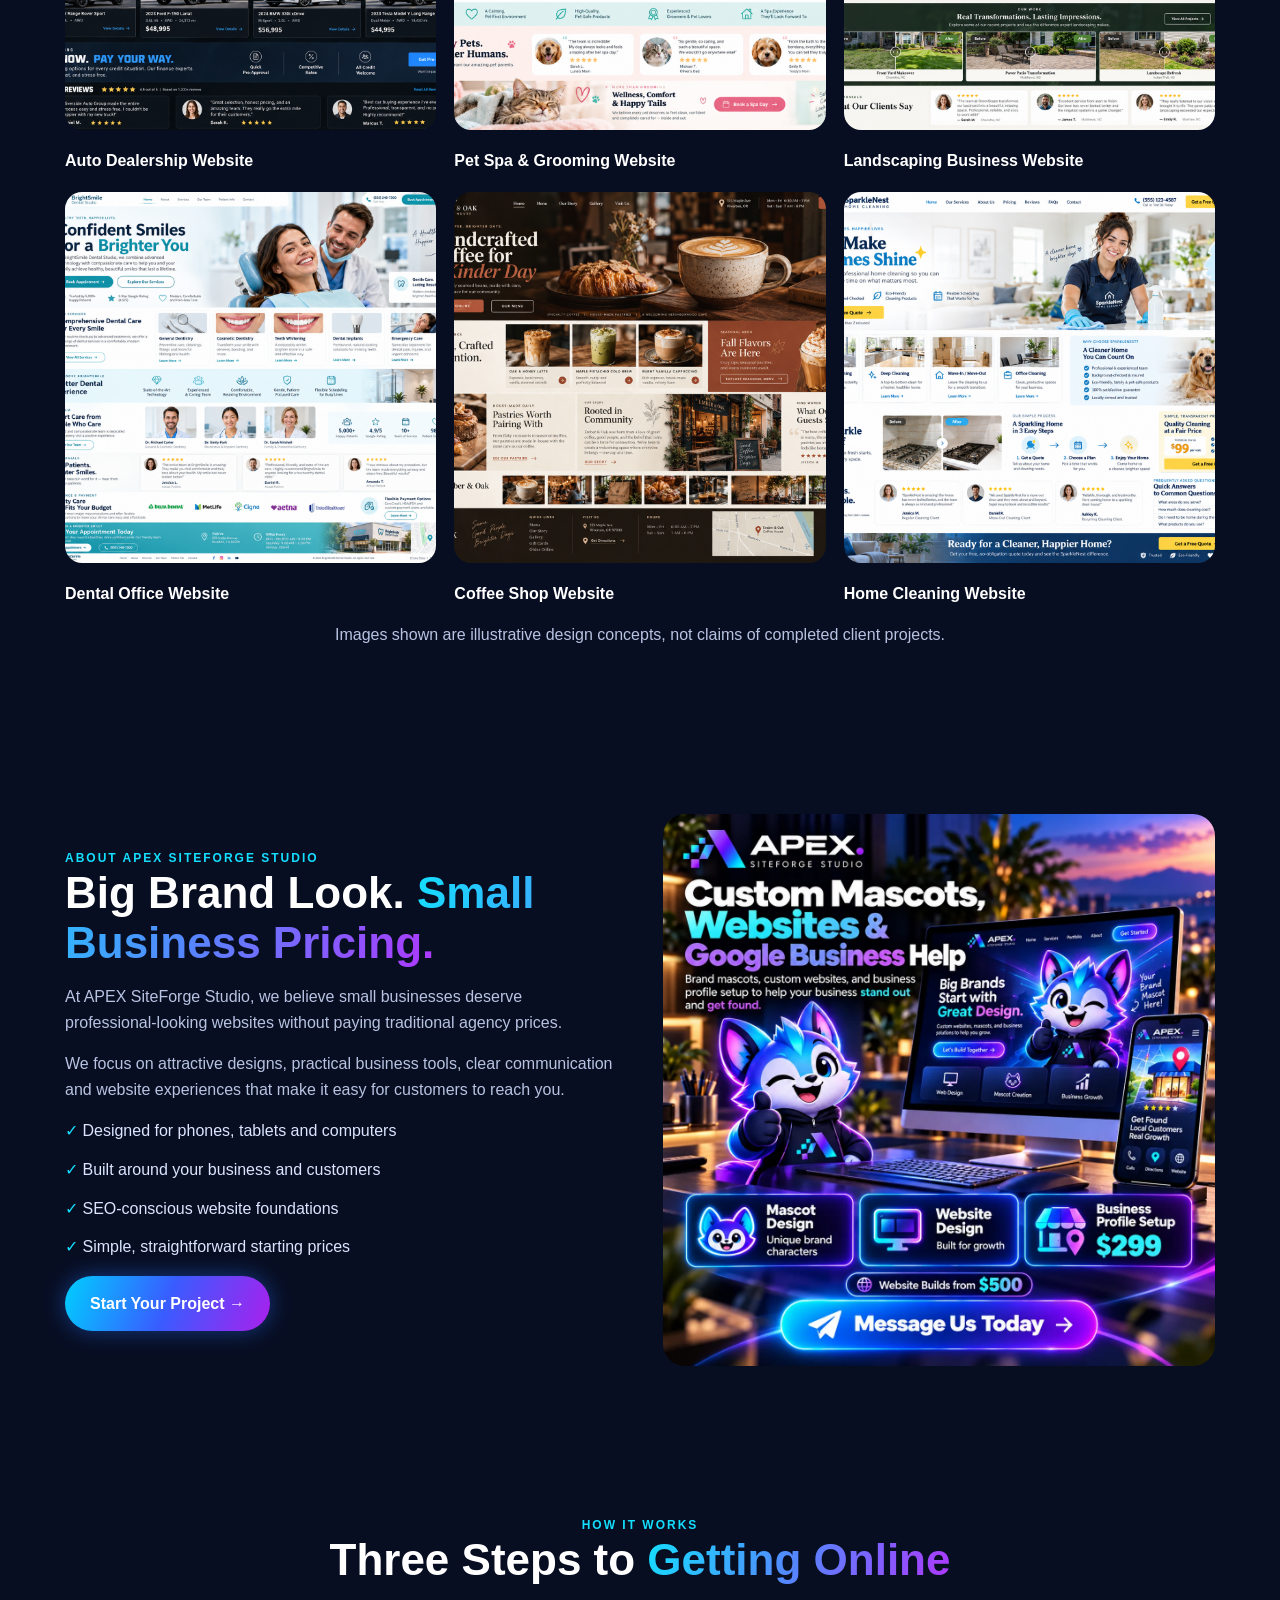
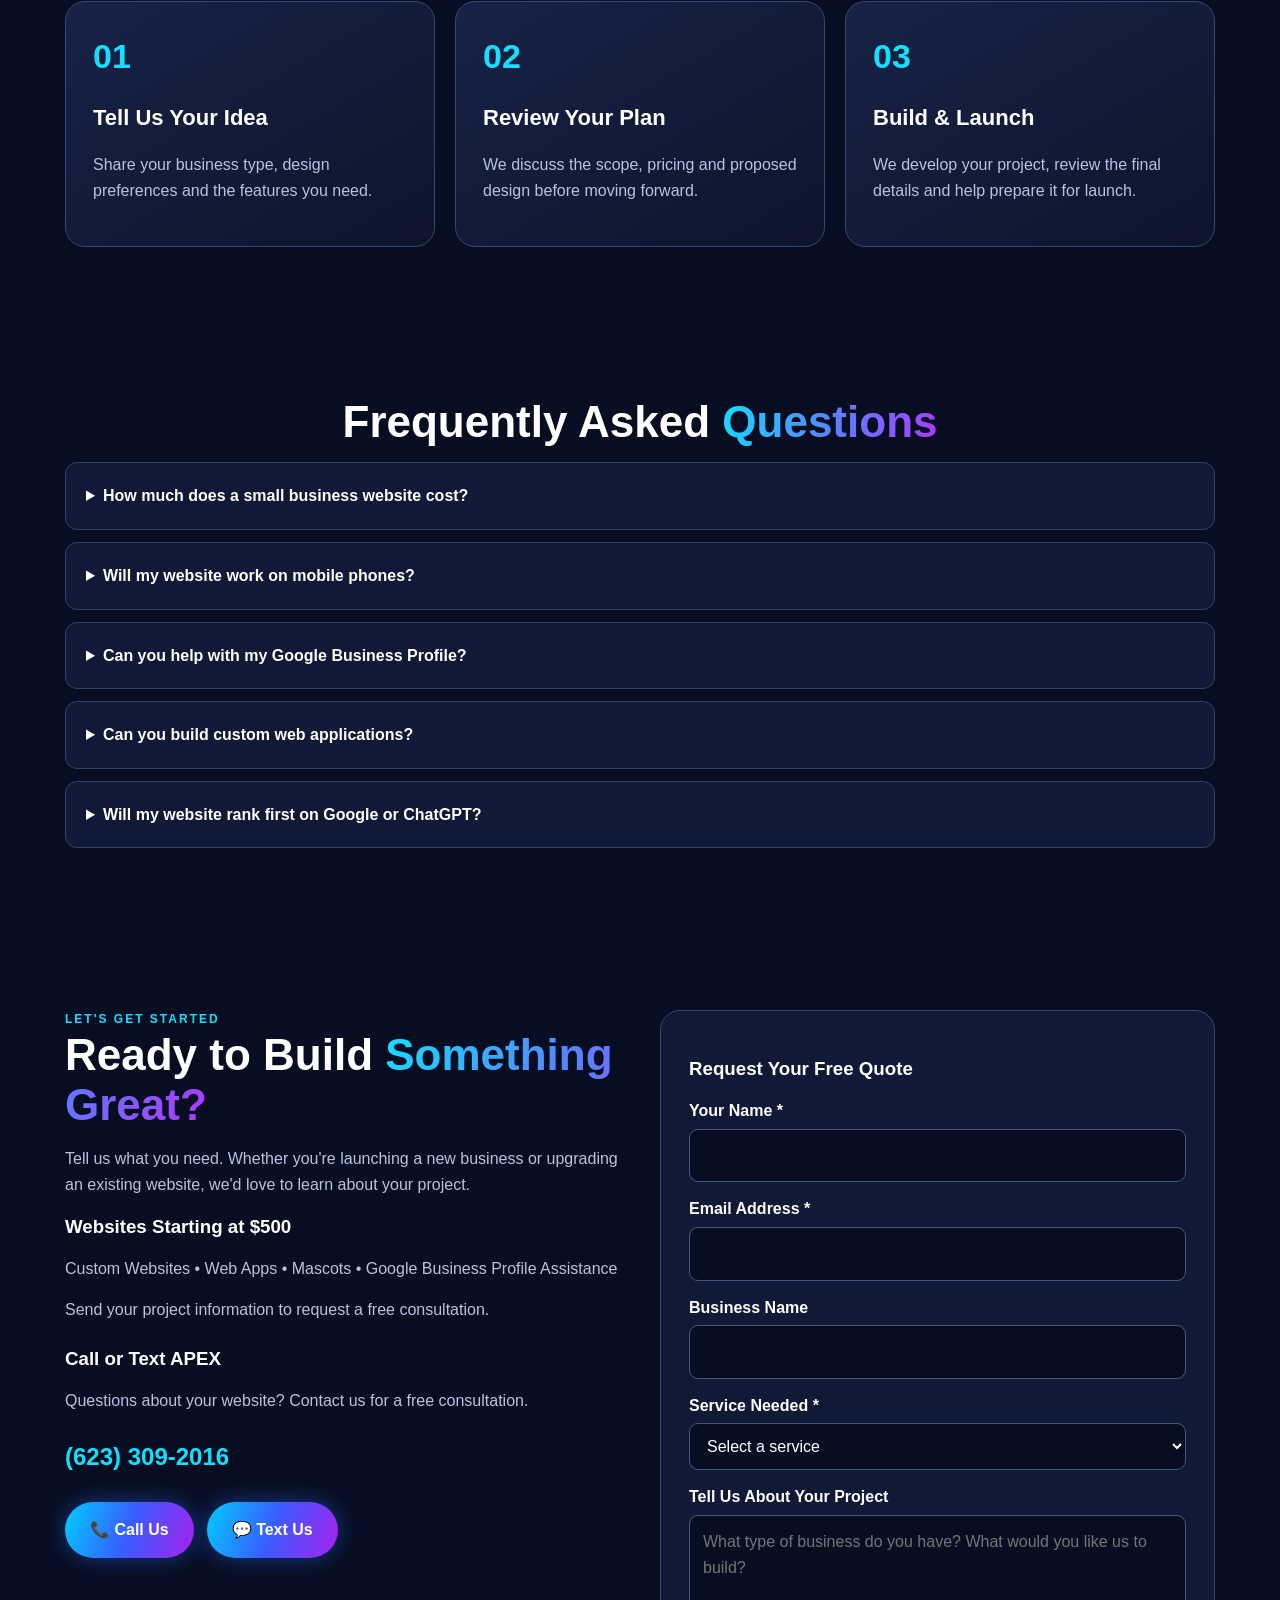
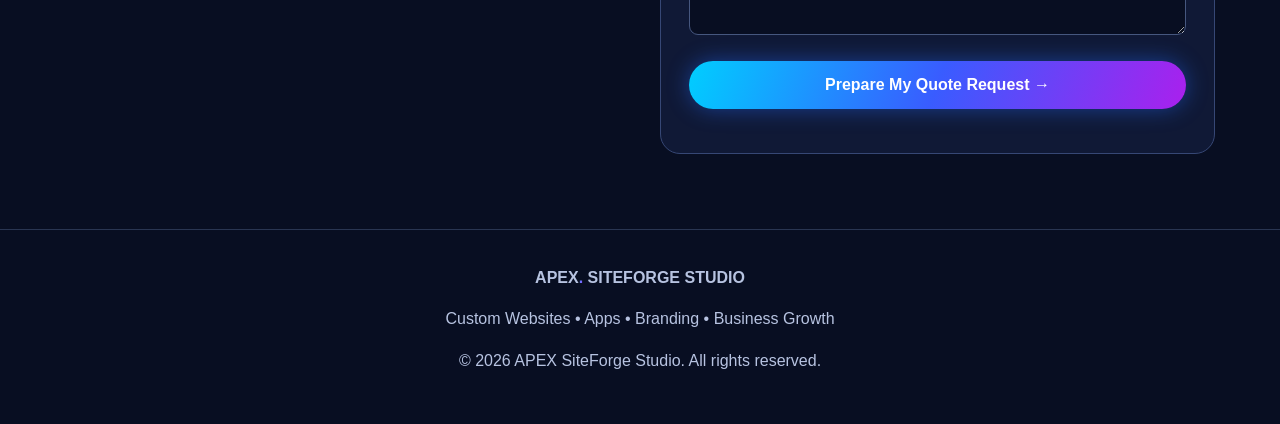
==== commit 0e924243: "Update index.html" ====
--- a/index.html
+++ b/index.html
@@ -405,6 +405,55 @@
   }
 }
 
+
+/* APEX UNIFIED CONTACT BOX */
+.apex-action-box {
+  width: 100%;
+  max-width: 540px;
+  padding: 20px;
+  border: 1px solid #3875b0;
+  border-radius: 18px;
+  background: linear-gradient(135deg, #101e47, #20143e);
+  box-shadow: 0 8px 30px rgba(0,0,0,0.25);
+  box-sizing: border-box;
+}
+
+/* Make the inner contact area seamless */
+.apex-action-box .apex-hero-contact {
+  width: 100%;
+  max-width: none;
+  padding: 0;
+  margin-top: 24px;
+  border: none;
+  background: transparent;
+  border-radius: 0;
+  box-shadow: none;
+}
+
+/* Align the two top buttons */
+.apex-action-box > .actions {
+  display: flex;
+  flex-wrap: wrap;
+  gap: 12px;
+}
+
+/* Mobile-friendly sizing */
+@media (max-width: 600px) {
+  .apex-action-box {
+    max-width: 100%;
+    padding: 16px;
+  }
+
+  .apex-action-box > .actions {
+    flex-direction: column;
+  }
+
+  .apex-action-box > .actions .btn {
+    width: 100%;
+    text-align: center;
+  }
+}
+
 </style>
 </head>
 
@@ -443,6 +492,9 @@
       <div class="eyebrow">CUSTOM WEBSITES • APPS • BRANDING</div>
       <h1>Launch Your <span class="gradient">Business Online.</span></h1>
       <p>Professional websites and business tools that help you look established, get found by customers, and grow your business.</p>
+      
+<div class="apex-action-box">
+
       <div class="actions">
         <a class="btn" href="#contact">Get My Free Quote →</a>
         <a class="btn btn-outline" href="#portfolio">See Our Designs</a>
@@ -476,6 +528,8 @@
 
 </div>
 <!-- END APEX HOMEPAGE CONTACT BOX -->
+
+</div>
 
       <div class="trust">
         <span>✓ Custom Design</span>
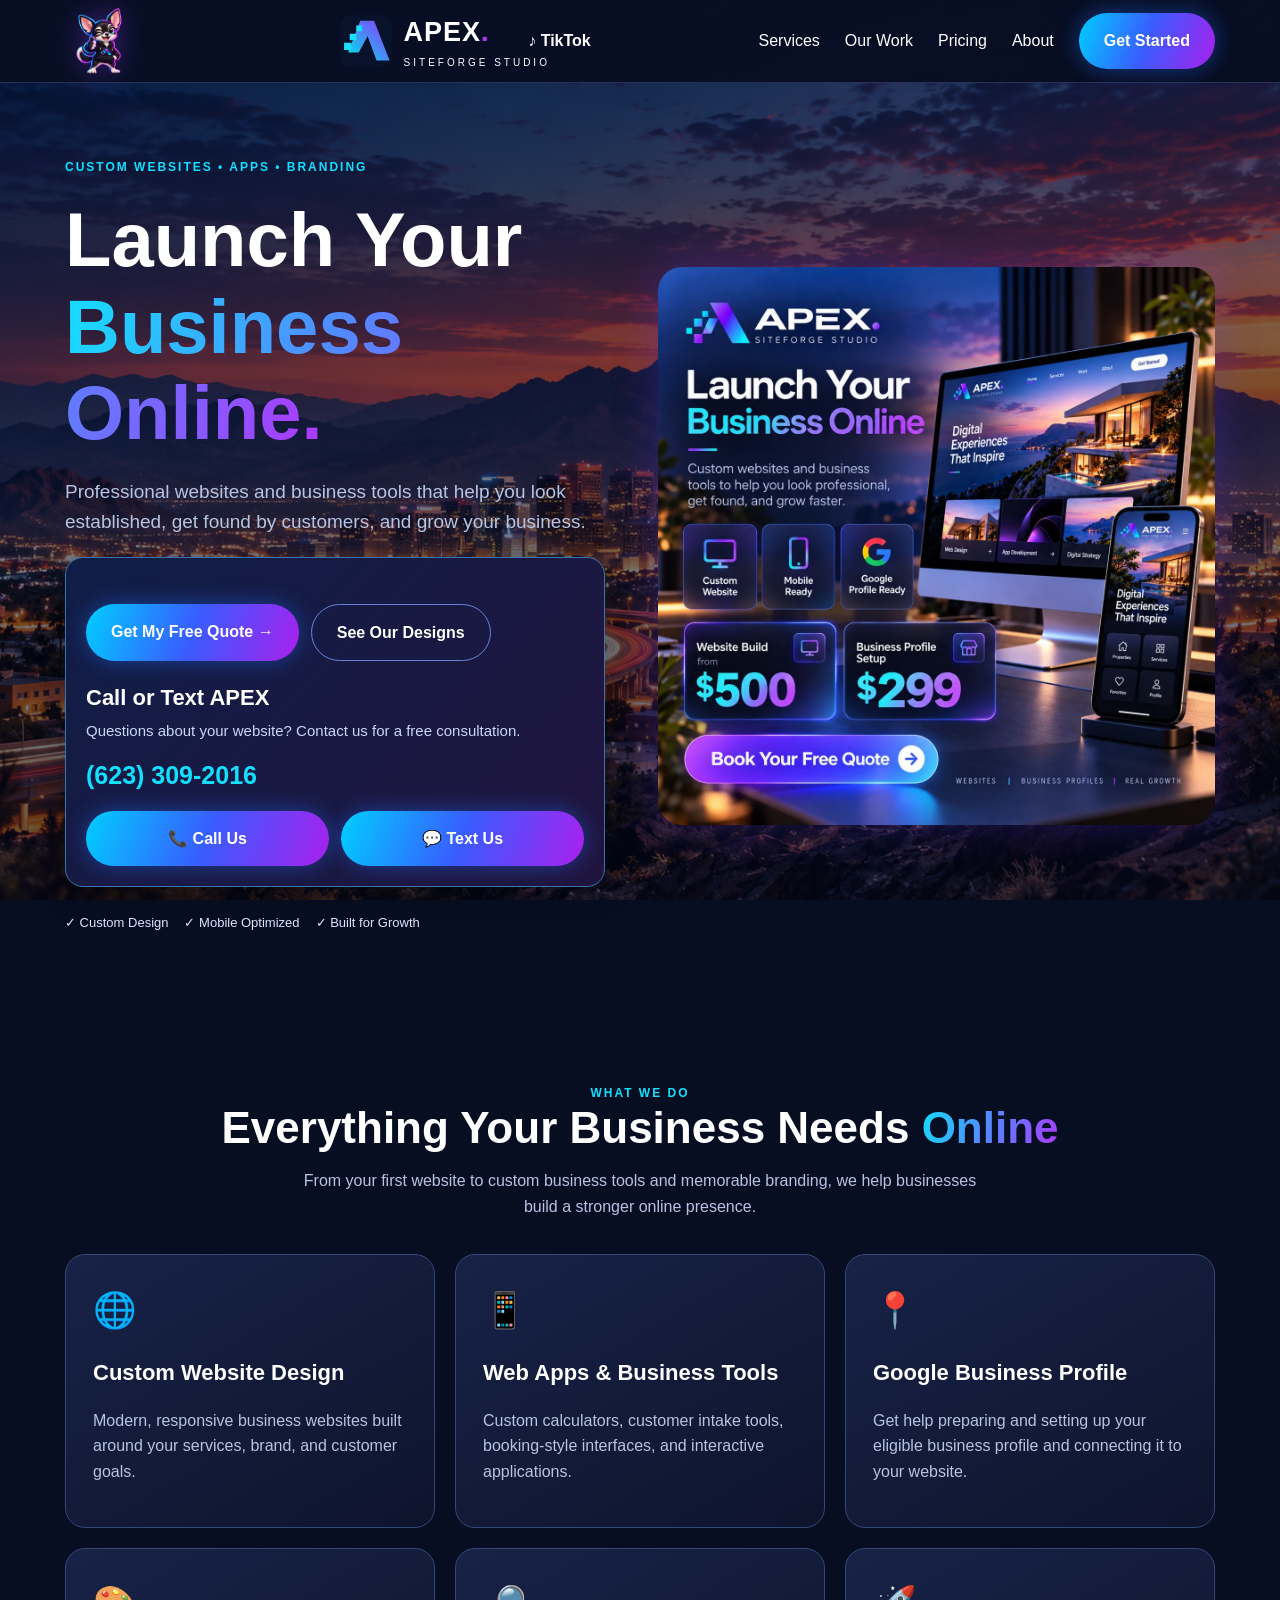
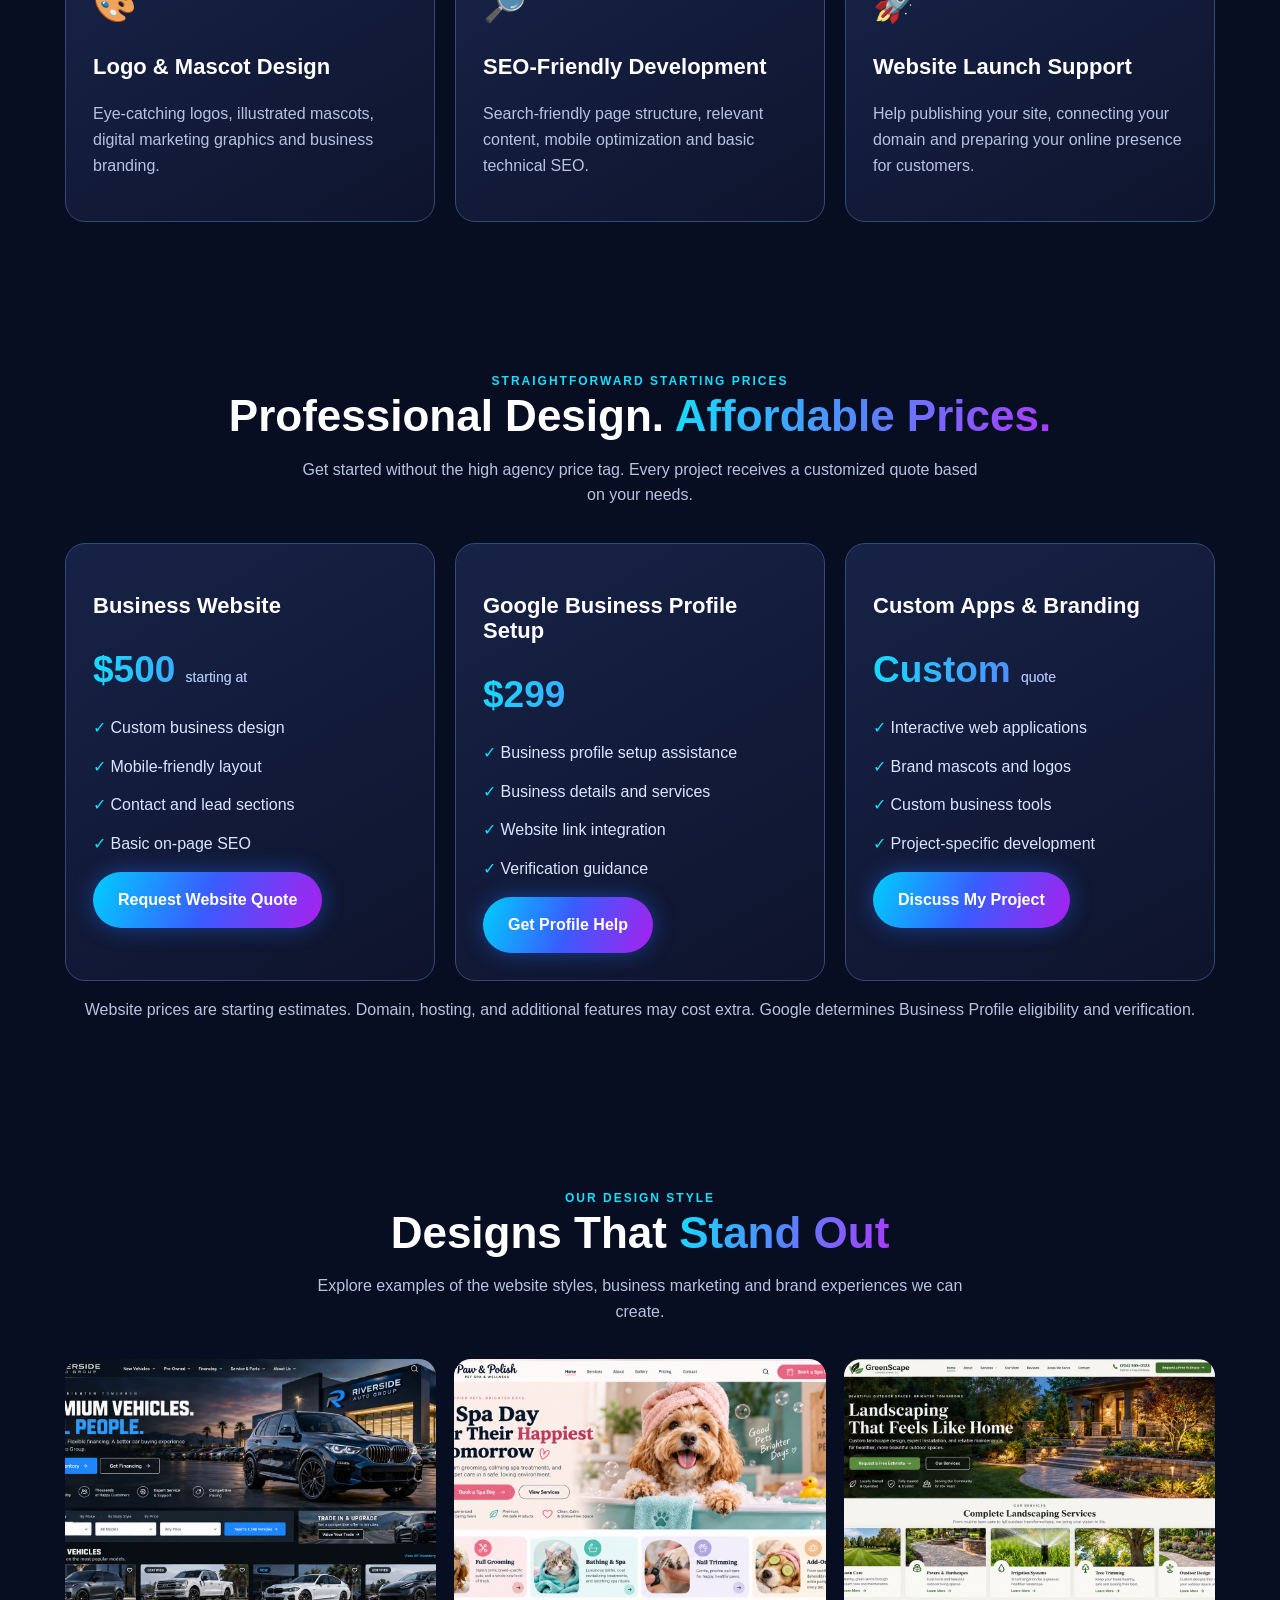
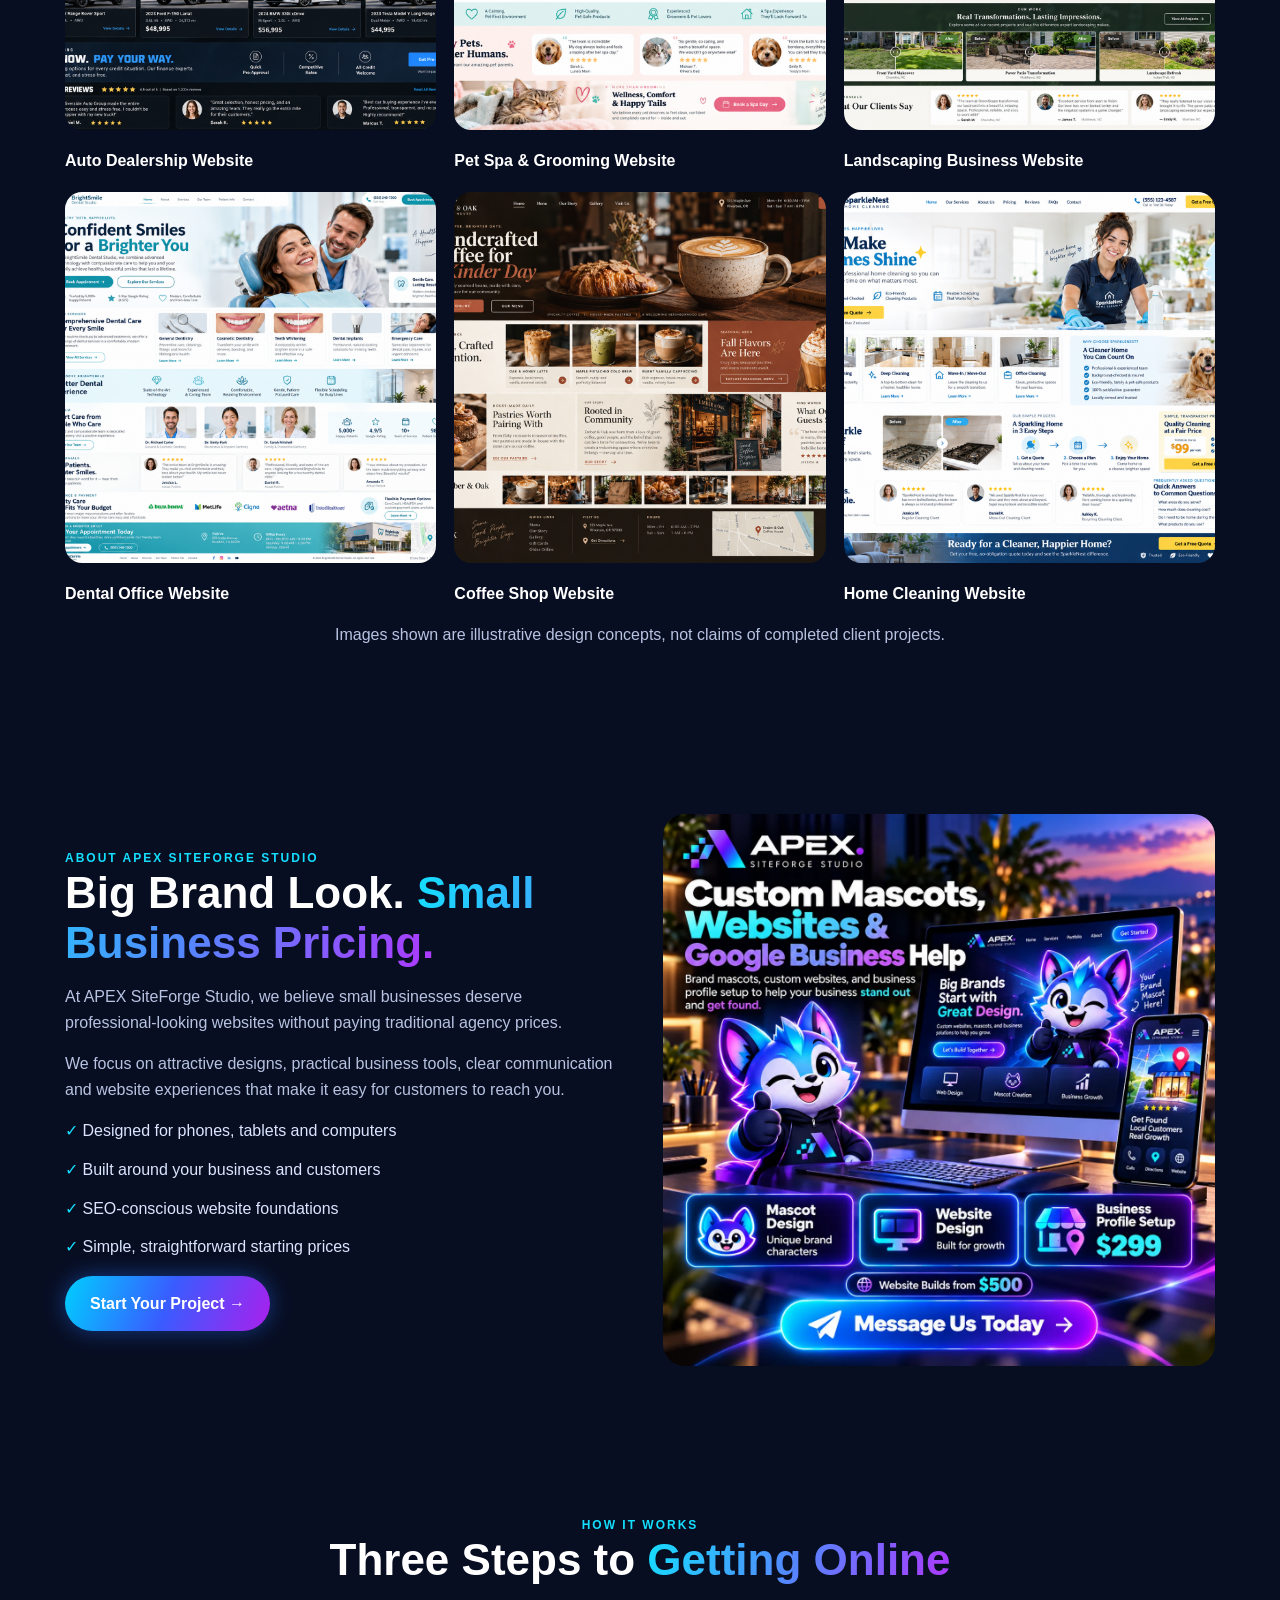
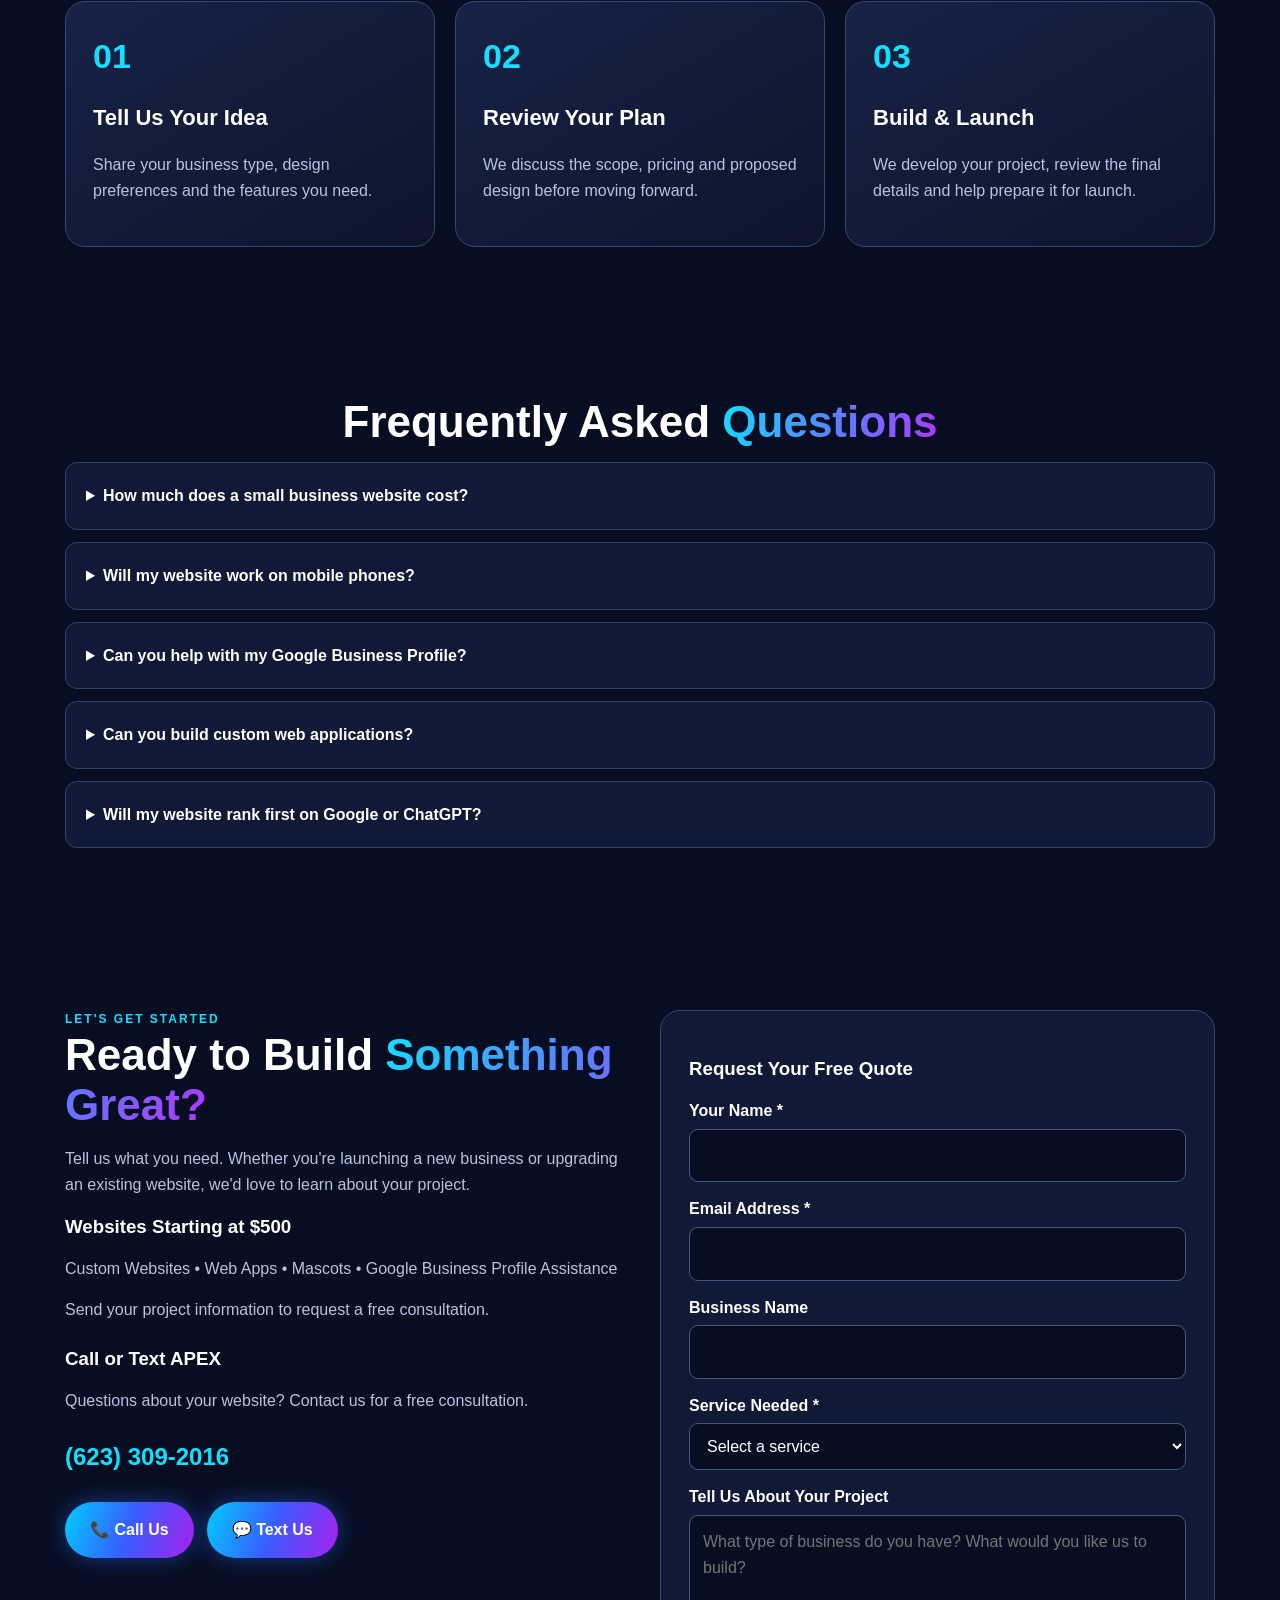
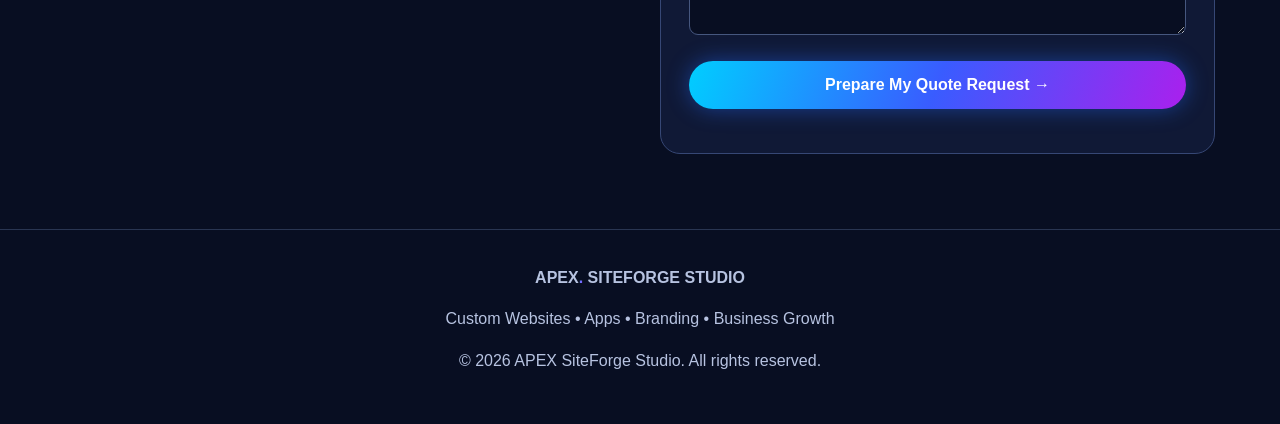
==== commit a35fa0fd: "Update index.html" ====
--- a/index.html
+++ b/index.html
@@ -454,6 +454,38 @@
   }
 }
 
+
+/* APEX TikTok Header */
+nav.container {
+  position: relative;
+}
+
+.apex-tiktok {
+  position: absolute;
+  left: 43%;
+  top: 50%;
+  transform: translate(-50%, -50%);
+  font-size: 16px;
+  font-weight: 700;
+  color: white;
+  white-space: nowrap;
+  text-decoration: none;
+}
+
+.apex-tiktok:hover {
+  color: #00dfff;
+}
+
+/* Mobile-friendly TikTok */
+@media (max-width: 800px) {
+  .apex-tiktok {
+    position: static;
+    transform: none;
+    display: block;
+    padding: 8px 0;
+  }
+}
+
 </style>
 </head>
 
@@ -473,6 +505,15 @@
   </a>
   <button class="menu-button" id="menuBtn" aria-label="Toggle navigation" aria-expanded="false">☰</button>
   <div class="nav-links" id="navLinks">
+    
+<a href="https://www.tiktok.com/@apexsiteforgestudio"
+   target="_blank"
+   rel="noopener noreferrer"
+   class="apex-tiktok"
+   aria-label="Visit APEX on TikTok">
+  ♪ TikTok
+</a>
+
     <a href="#services">Services</a>
     <a href="#portfolio">Our Work</a>
     <a href="#pricing">Pricing</a>
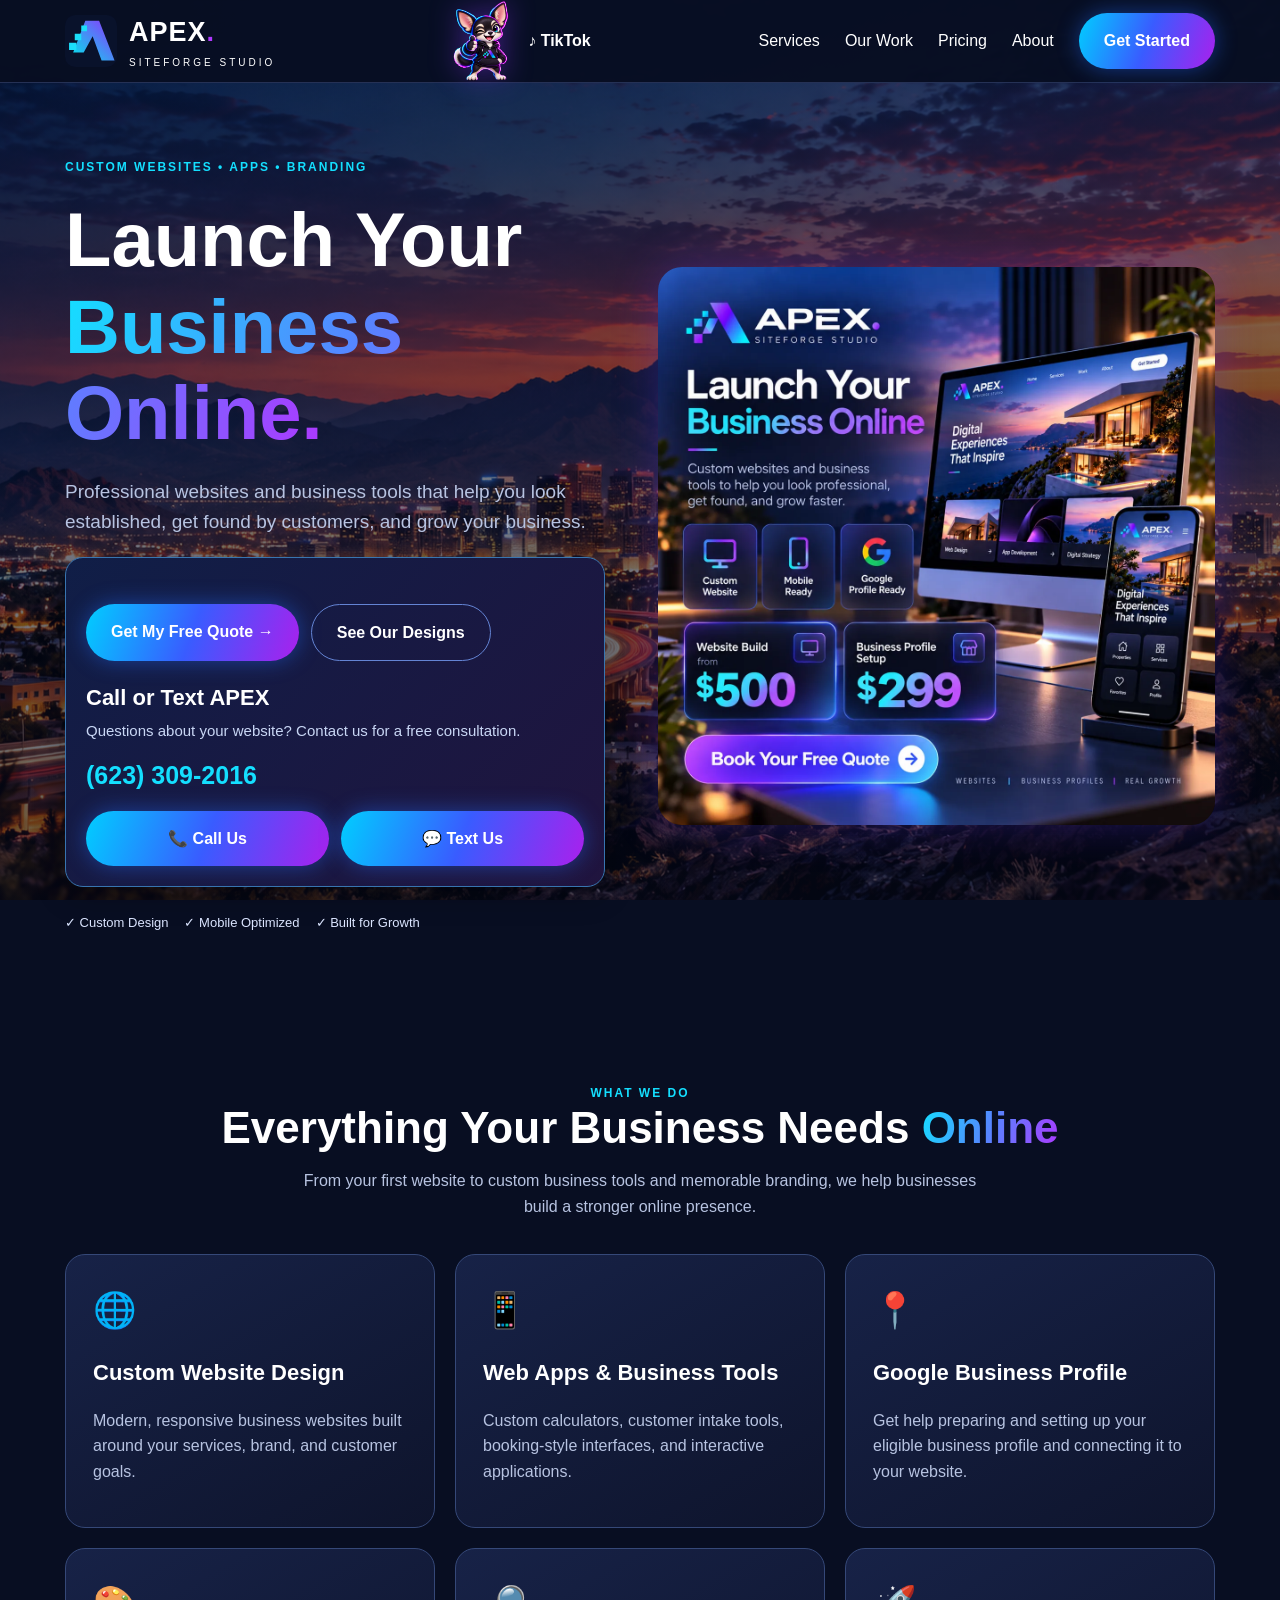
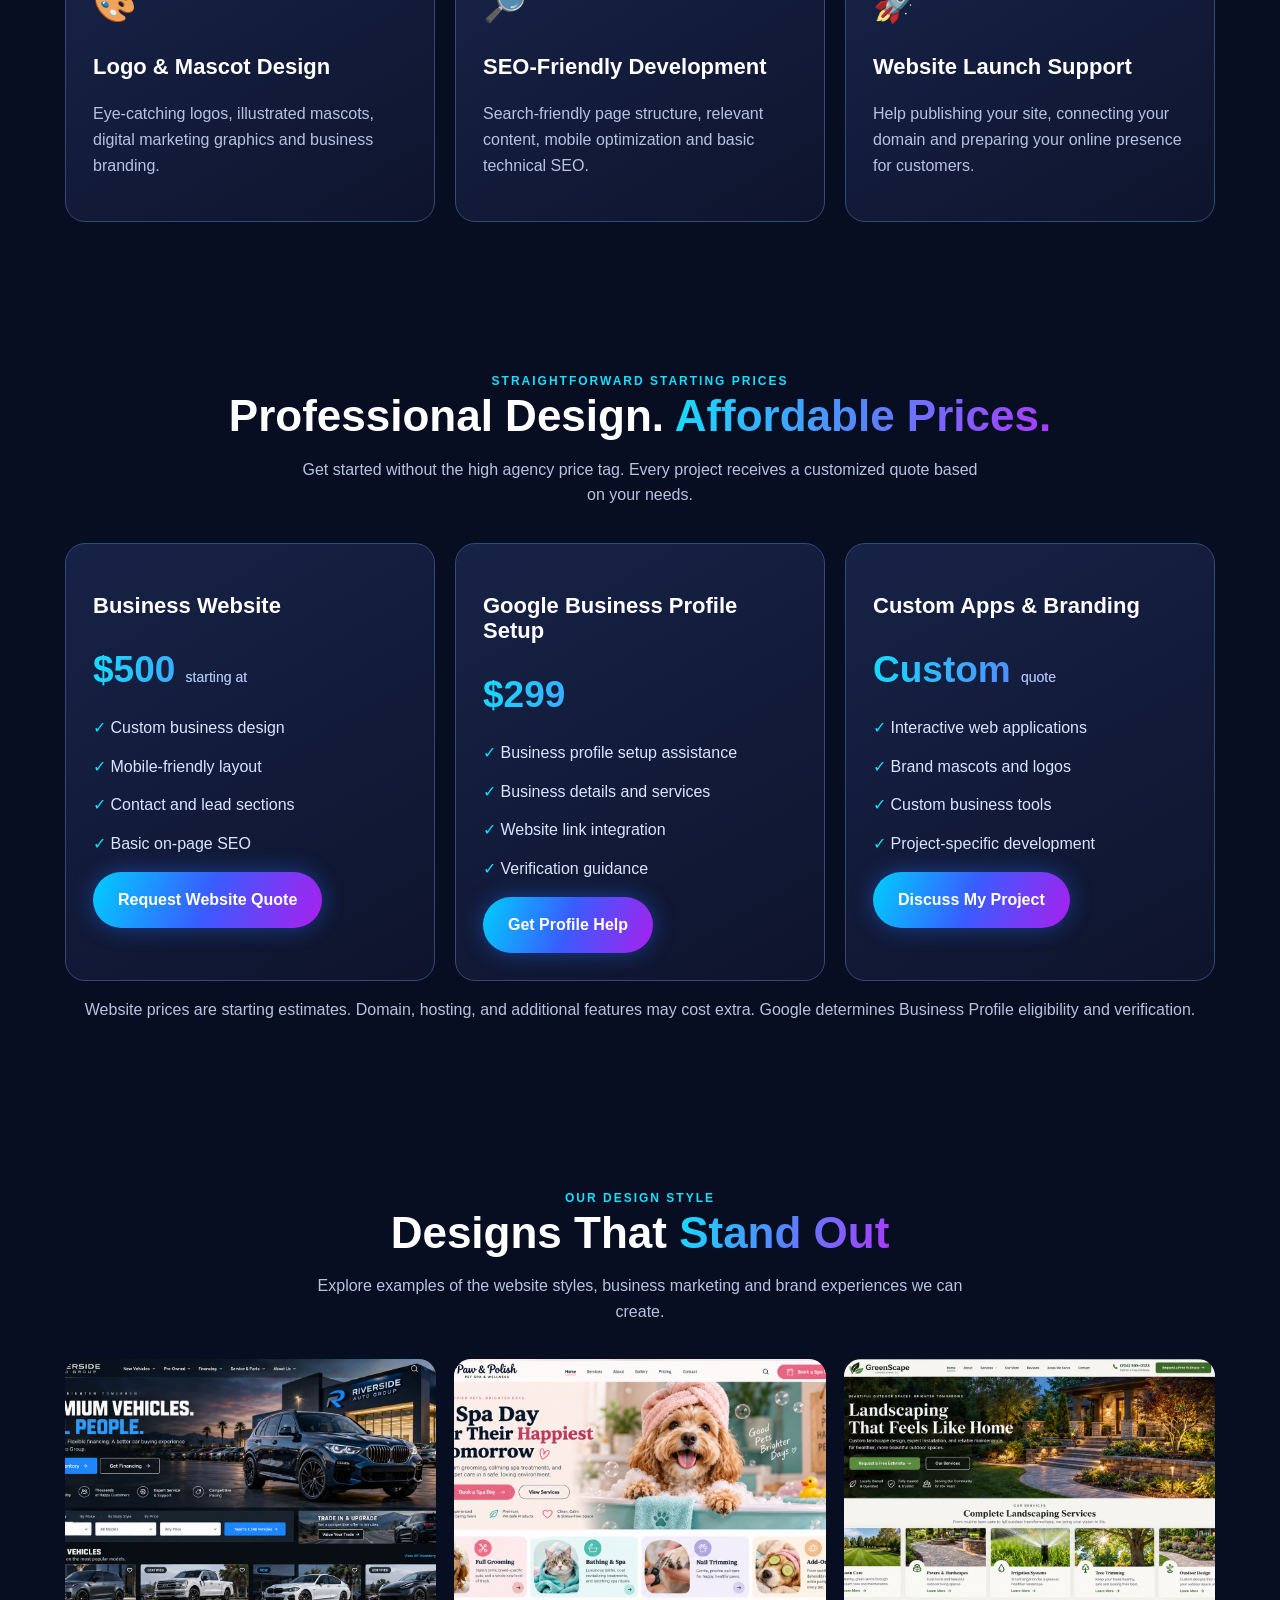
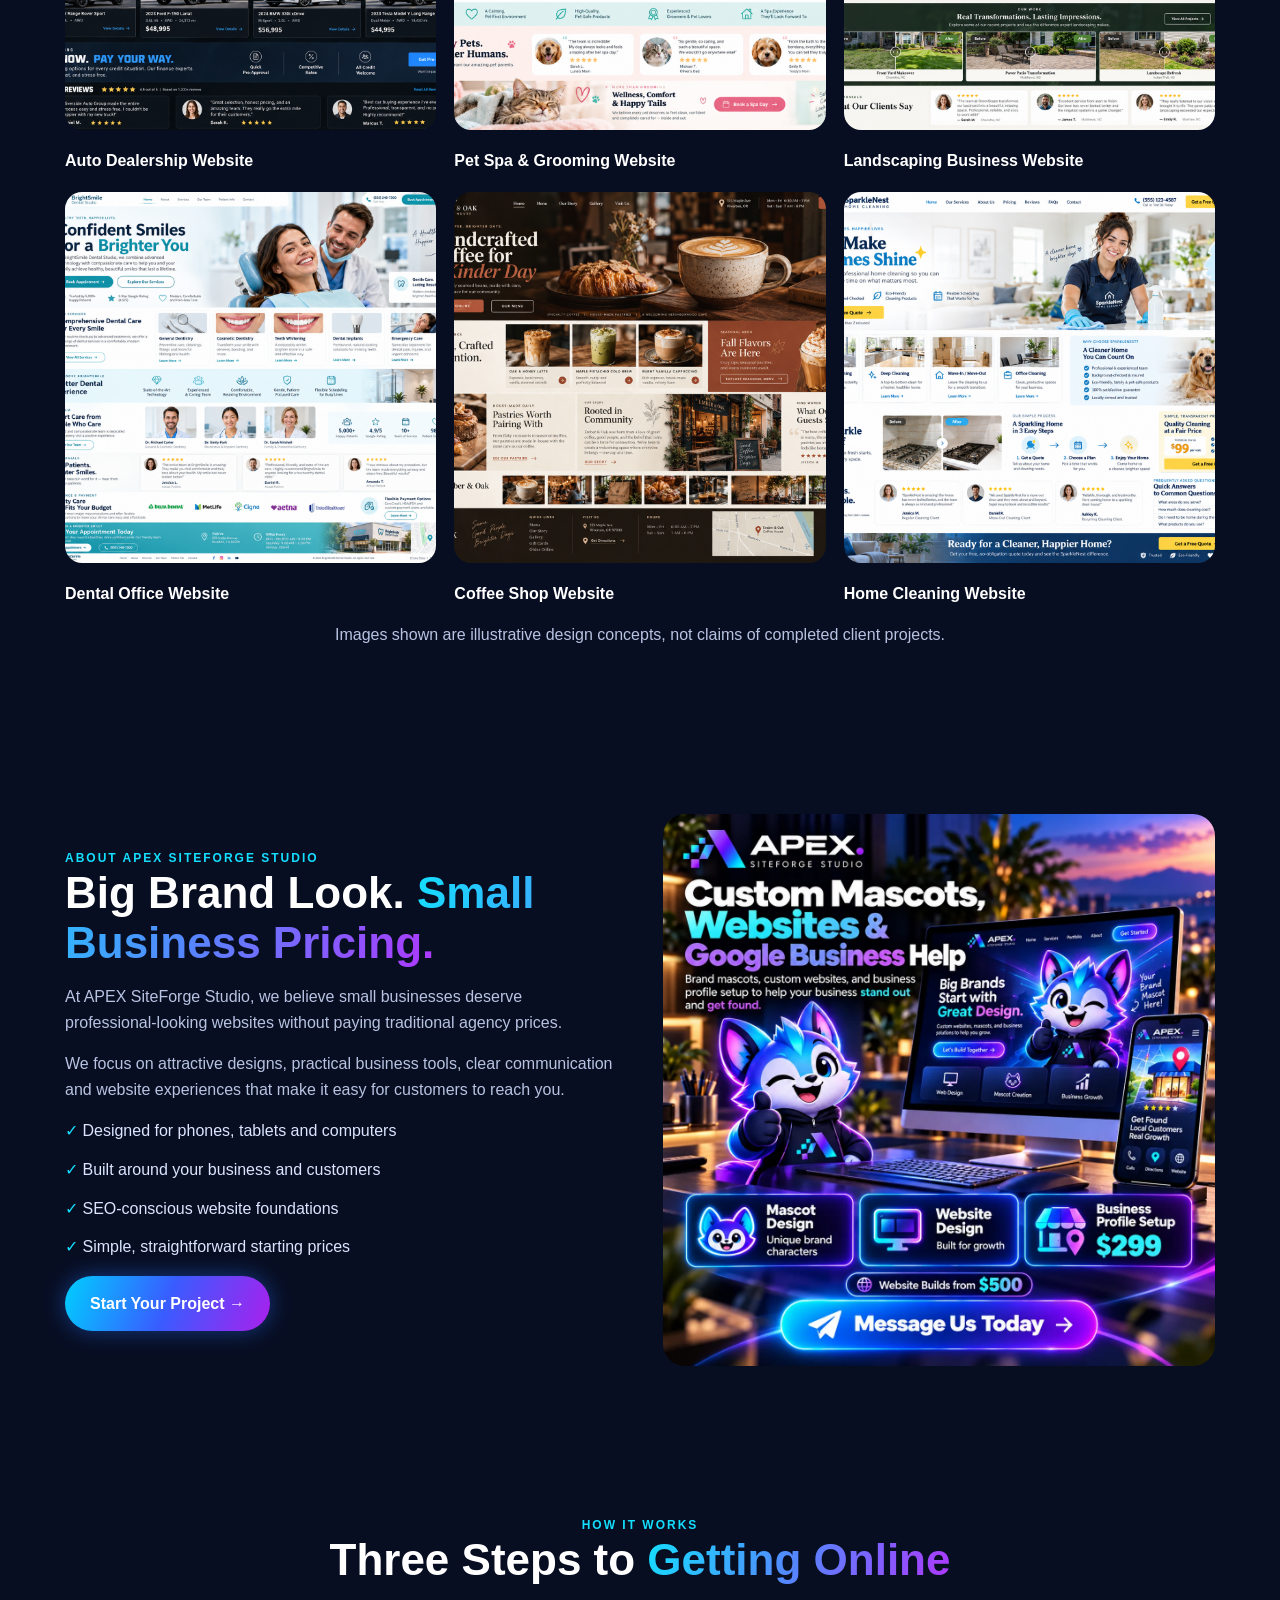
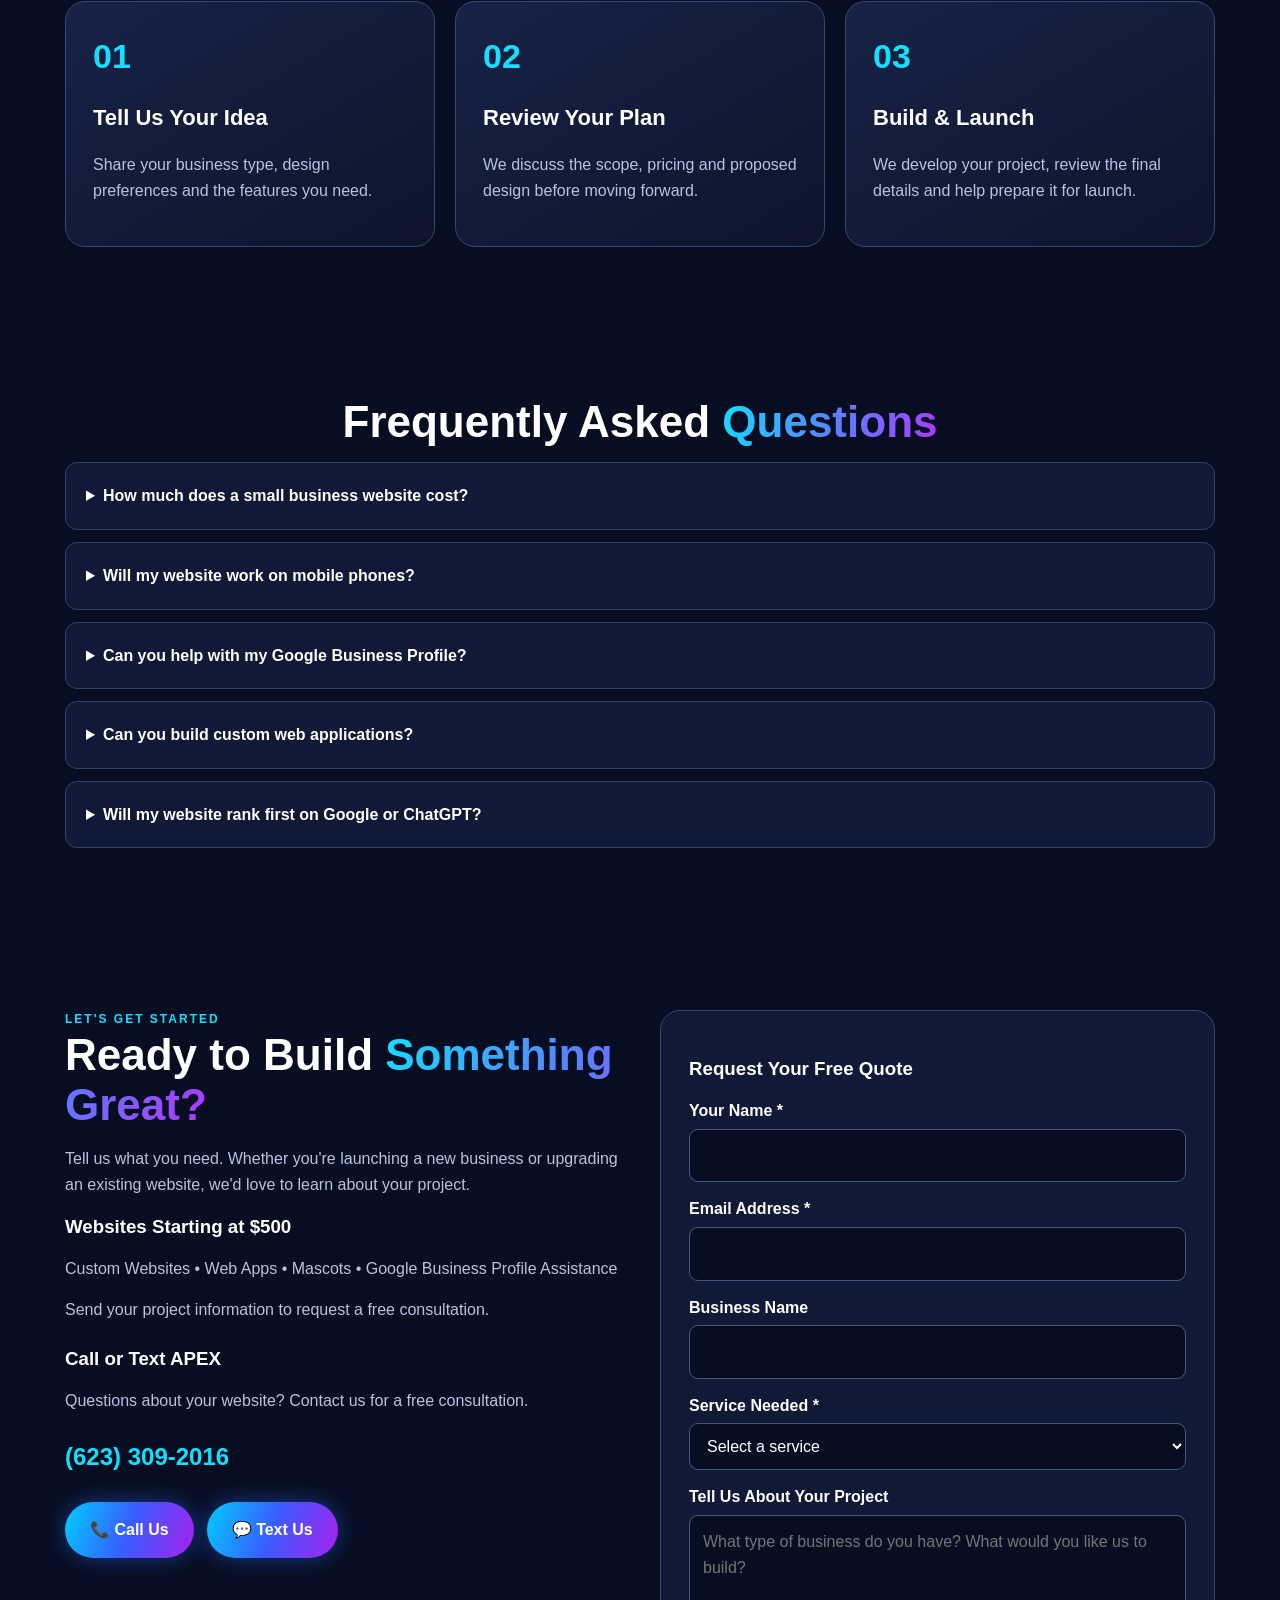
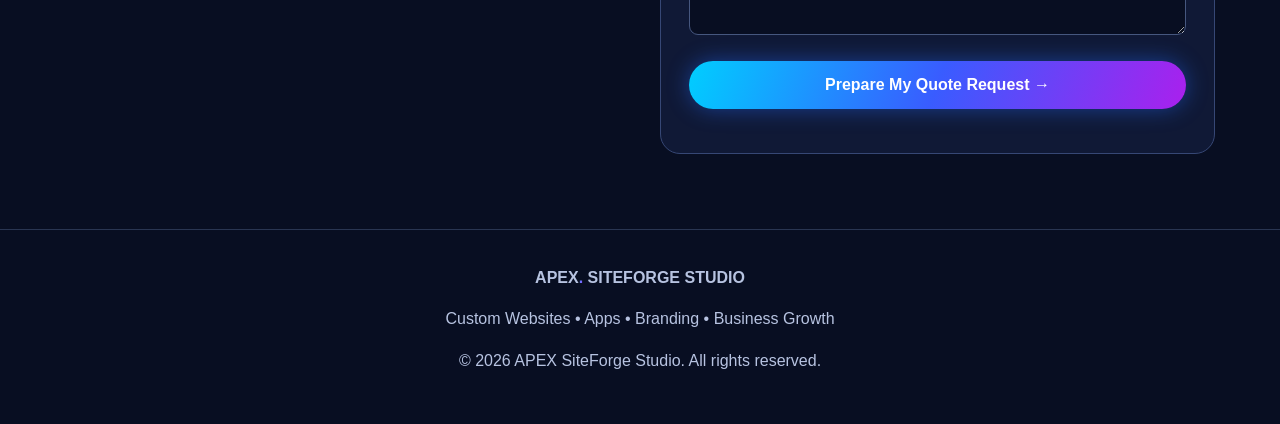
==== commit 22e5408e: "Update index.html" ====
--- a/index.html
+++ b/index.html
@@ -374,36 +374,84 @@
 }
  
 
+
 /* APEX CHIHUAHUA HEADER POSITION */
 .apex-header-mascot {
   position: absolute;
-  top: 1px;
-  left: max(10px, calc((100vw - 1150px) / 2 - 160px));
-  width: 125px;
+  left: 36%;
+  top: 50%;
+  transform: translate(-50%, -50%);
+  width: 95px;
   height: 80px;
   object-fit: contain;
   pointer-events: none;
   filter: drop-shadow(0 0 14px #8b36ff66);
 }
 
-/* Tablets and smaller desktops */
-@media (max-width: 1300px) {
+/* TABLET */
+@media (min-width: 801px) and (max-width: 1100px) {
+  .apex-header-mascot {
+    left: 39%;
+    width: 68px;
+    height: 68px;
+  }
+}
+
+/* MOBILE PHONES */
+@media (max-width: 800px) {  
+.logo {
+  grid-column: 1;
+  grid-row: 1;
+}
+
+.apex-header-mascot {
+  grid-column: 2;
+  grid-row: 1;
+}
+
+.menu-button {
+  grid-column: 3;
+  grid-row: 1;
+}
+
+  nav.container {
+    display: grid;
+    grid-template-columns: minmax(0, 1fr) auto auto;
+    align-items: center;
+    gap: 8px;
+  }
+
   .apex-header-mascot {
     position: static;
-    width: 66px;
-    height: 70px;
-    flex: 0 0 66px;
-  }
-}
-
-/* Mobile phones */
-@media (max-width: 520px) {
-  .apex-header-mascot {
-    width: 38px;
-    height: 50px;
-    flex-basis: 38px;
-  }
-}
+    transform: none;
+    width: 46px;
+    height: 58px;
+  }
+
+  .logo {
+    min-width: 0;
+    gap: 8px;
+  }
+
+  .logo img {
+    width: 40px;
+    height: 40px;
+  }
+
+  .logo strong {
+    font-size: 20px;
+  }
+
+  .logo small {
+    font-size: 8px;
+    letter-spacing: 1px;
+  }
+
+  .nav-links {
+    top: 100%;
+  }
+}
+
 
 
 /* APEX UNIFIED CONTACT BOX */
